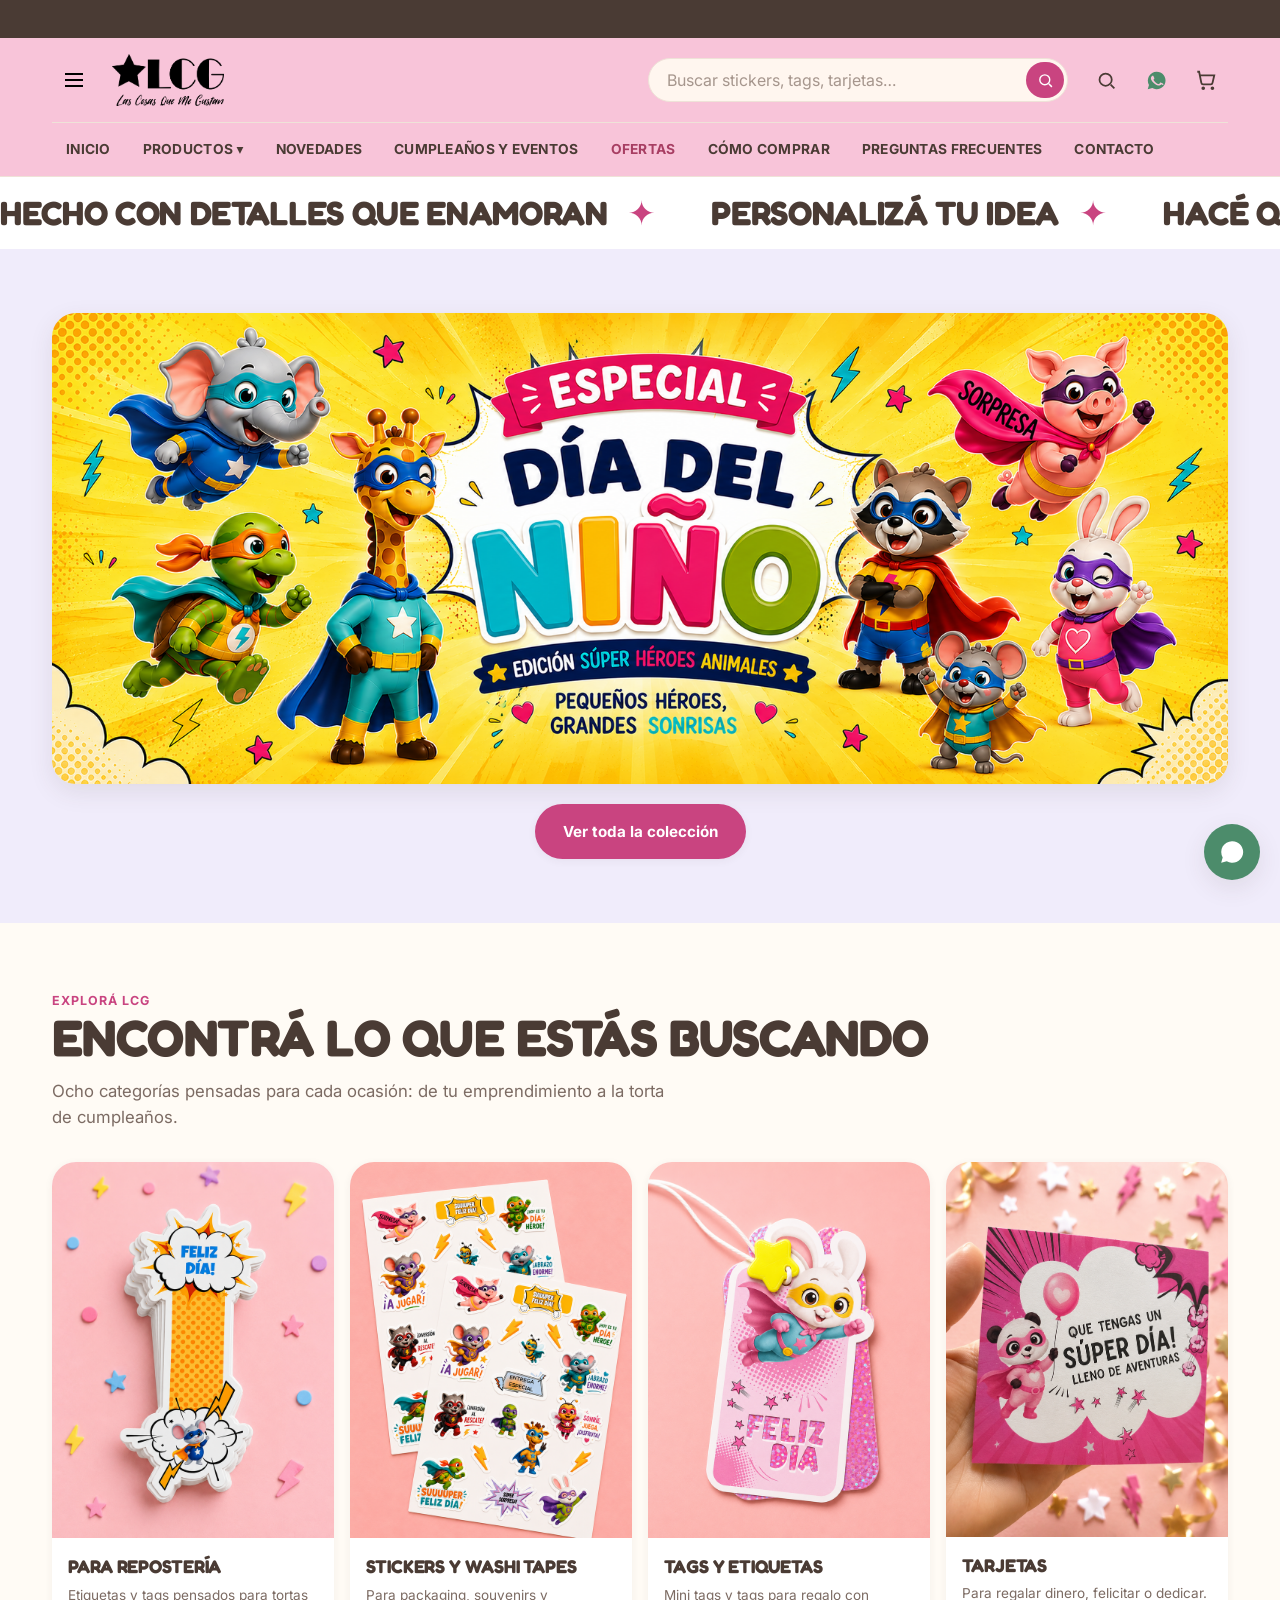
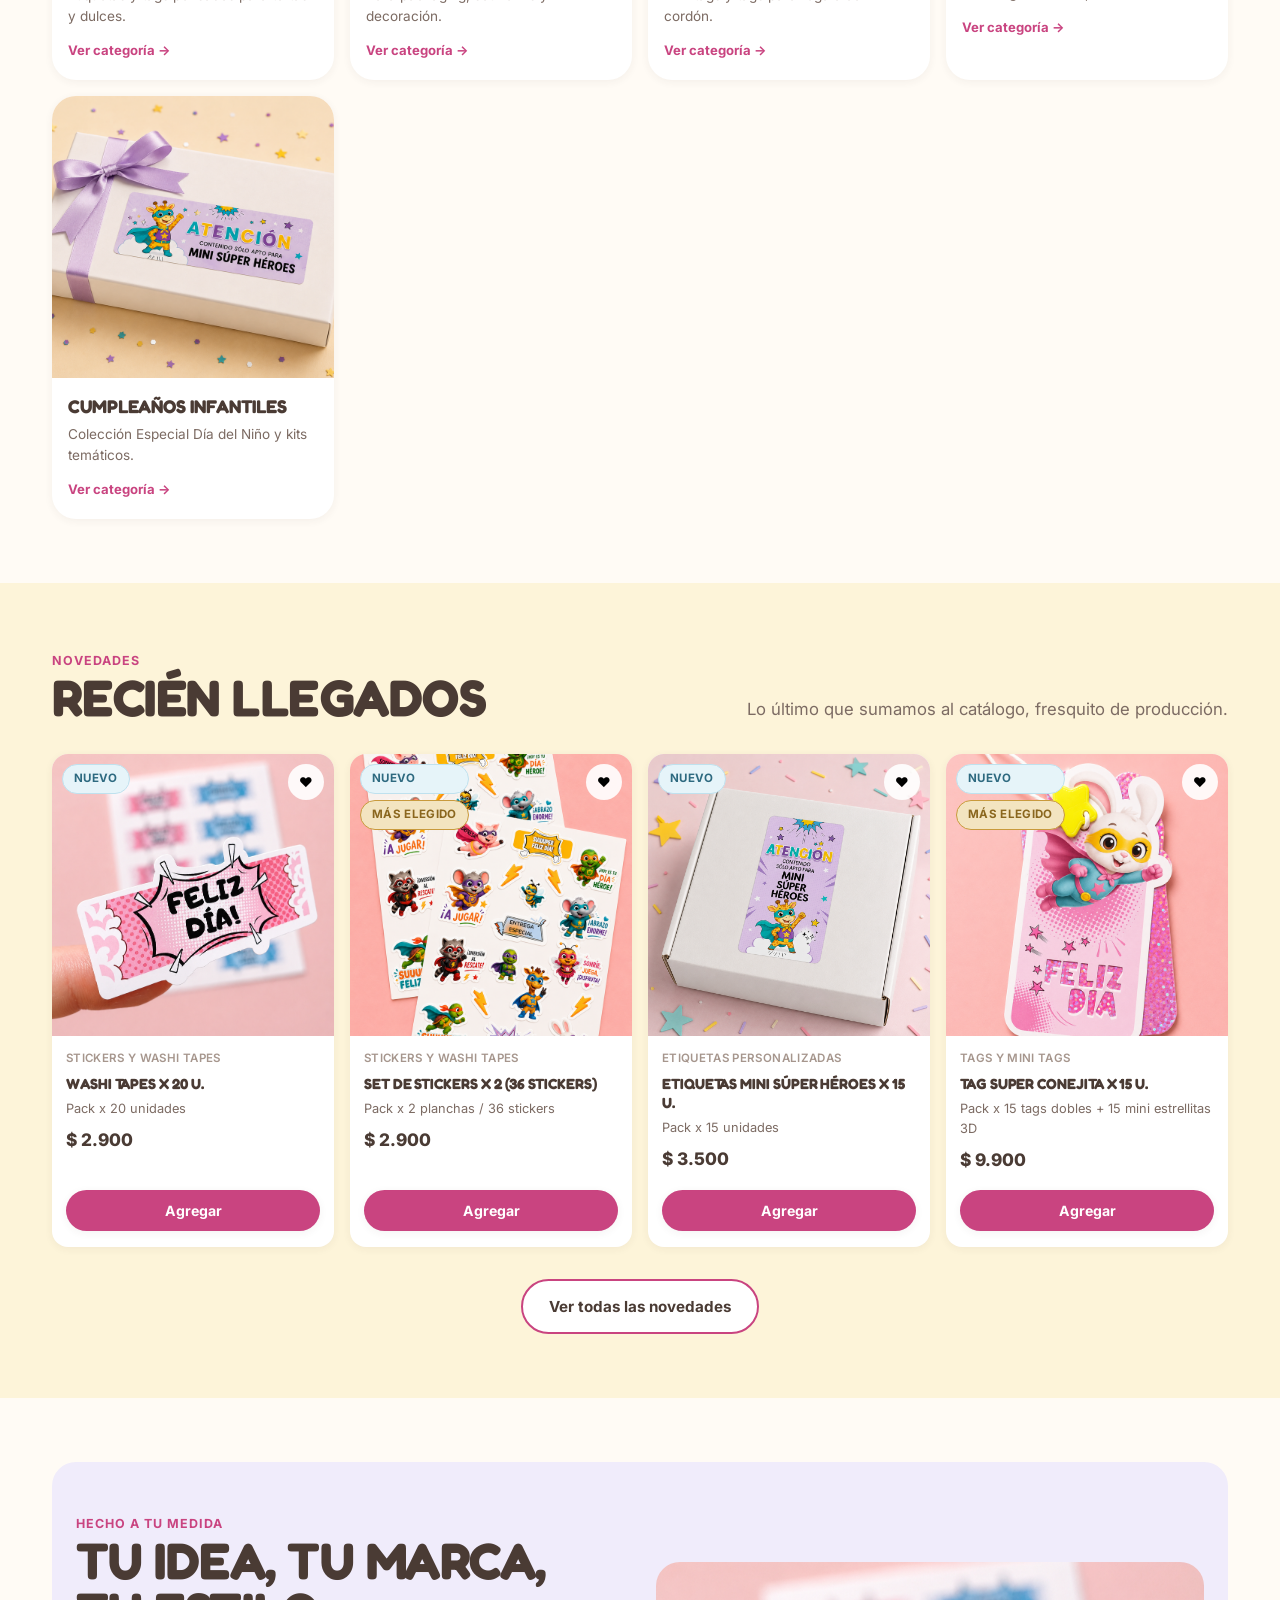
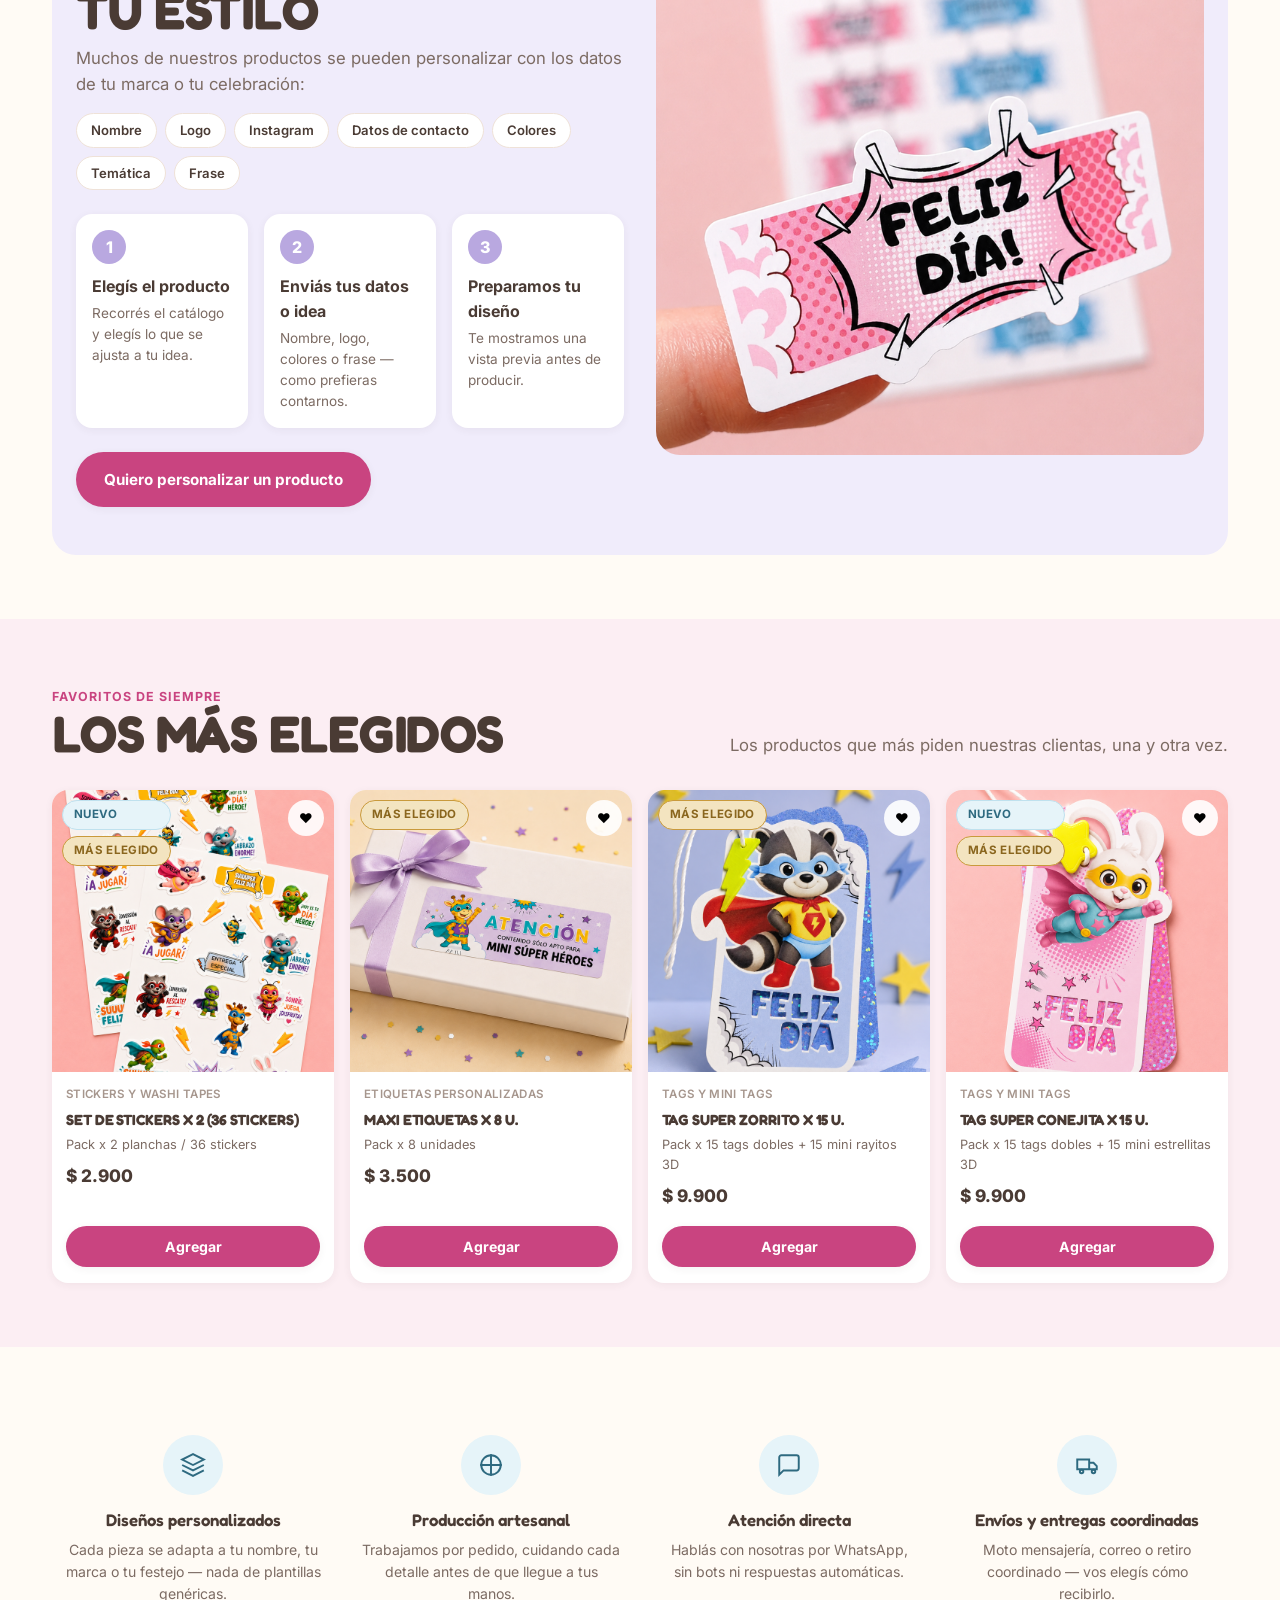
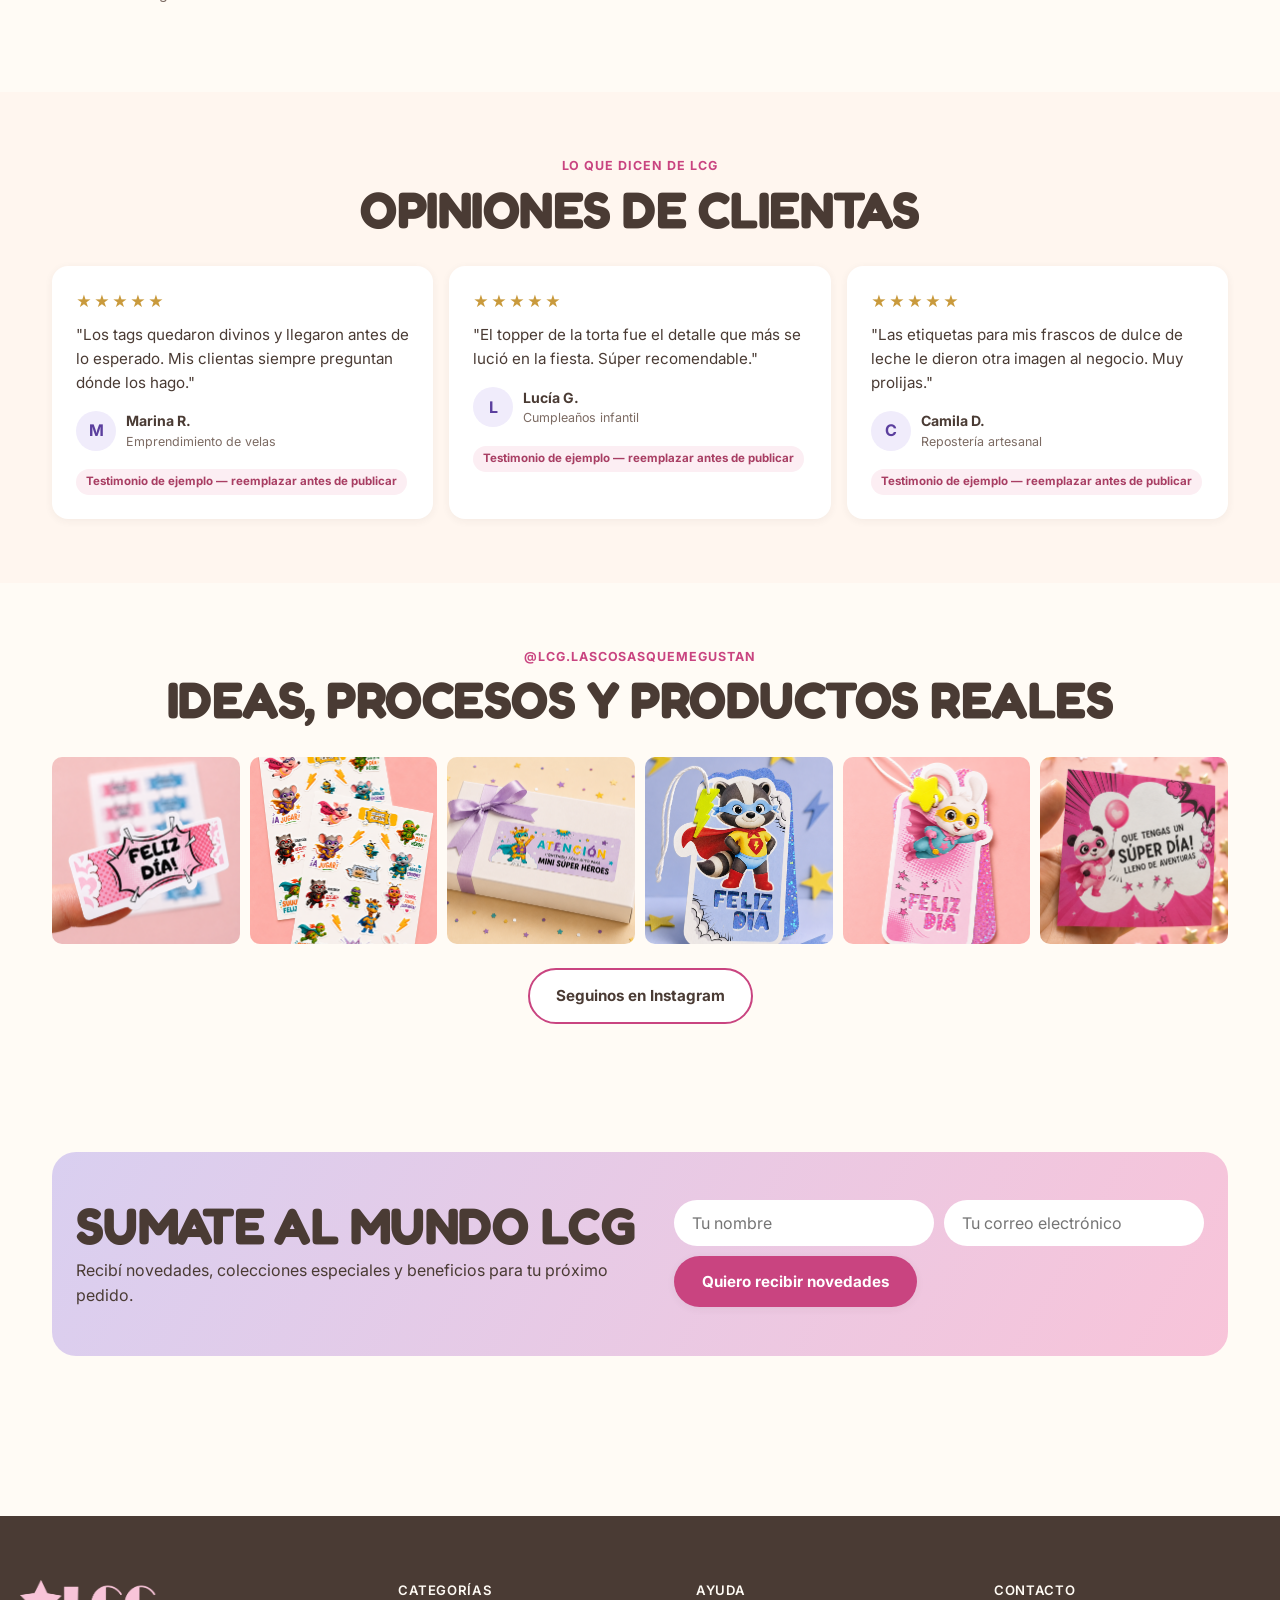
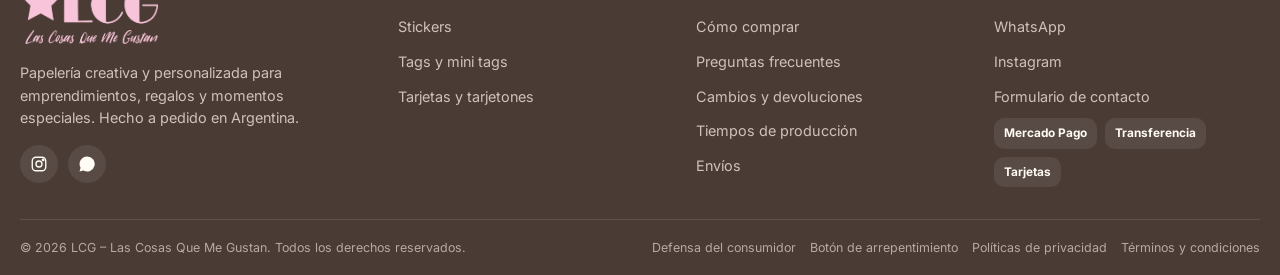
==== index.html @ faad45aa "Quitar la dirección de correo hola@lascosasquemegustan.com.ar del sitio Se quita el enlace mailto de" ====
<!DOCTYPE html>
<html lang="es-AR">
<head>
<meta charset="UTF-8">
<meta name="viewport" content="width=device-width, initial-scale=1.0">
<title>LCG – Las Cosas Que Me Gustan | Papelería creativa personalizada</title>
<meta name="description" content="Papelería creativa y personalizada para emprendimientos, cumpleaños y momentos especiales: stickers, tags, tarjetas, toppers y etiquetas hechos a pedido en Argentina.">
<link rel="canonical" href="https://www.lascosasquemegustan.com.ar/">
<meta property="og:type" content="website">
<meta property="og:title" content="LCG – Las Cosas Que Me Gustan | Papelería creativa personalizada">
<meta property="og:description" content="Pequeños detalles que hacen especial tu marca y cada celebración. Stickers, tags, tarjetas, toppers y papelería para emprendimientos.">
<meta property="og:url" content="https://www.lascosasquemegustan.com.ar/">
<meta property="og:locale" content="es_AR">
<meta name="robots" content="index, follow">
<link rel="icon" href="assets/favicon-32.png" sizes="32x32" type="image/png">
<link rel="icon" href="assets/favicon-512.png" sizes="512x512" type="image/png">
<link rel="apple-touch-icon" href="assets/apple-touch-icon.png">
<link rel="stylesheet" href="css/styles.css">
<script type="application/ld+json">
{
  "@context": "https://schema.org",
  "@type": "Organization",
  "name": "LCG – Las Cosas Que Me Gustan",
  "url": "https://www.lascosasquemegustan.com.ar/",
  "sameAs": ["https://www.instagram.com/lcg.lascosasquemegustan/"],
  "areaServed": "AR"
}
</script>
<script type="application/ld+json">
{
  "@context": "https://schema.org",
  "@type": "WebSite",
  "name": "LCG – Las Cosas Que Me Gustan",
  "url": "https://www.lascosasquemegustan.com.ar/",
  "potentialAction": {
    "@type": "SearchAction",
    "target": "https://www.lascosasquemegustan.com.ar/categoria.html?q={search_term_string}",
    "query-input": "required name=search_term_string"
  }
}
</script>
</head>
<body>
<a href="#main" class="skip-link">Saltar al contenido principal</a>

<!-- ================= BARRA SUPERIOR DE BENEFICIOS ================= -->
<div class="topbar" role="region" aria-label="Beneficios de LCG">
  <div class="topbar__track">
    <span class="topbar__item"><span class="topbar__dot">✦</span> Productos personalizados para cada ocasión</span>
    <span class="topbar__item"><span class="topbar__dot">✦</span> Envíos por moto mensajería y otros medios</span>
    <span class="topbar__item"><span class="topbar__dot">✦</span> Producción artesanal y por pedido</span>
    <span class="topbar__item" aria-hidden="true"><span class="topbar__dot">✦</span> Productos personalizados para cada ocasión</span>
    <span class="topbar__item" aria-hidden="true"><span class="topbar__dot">✦</span> Envíos por moto mensajería y otros medios</span>
    <span class="topbar__item" aria-hidden="true"><span class="topbar__dot">✦</span> Producción artesanal y por pedido</span>
  </div>
</div>

<!-- ================= ENCABEZADO ================= -->
<header class="site-header" data-site-header>
  <div class="container">
    <div class="header-main">
      <button class="header-main__menu-btn" data-mobile-menu-open aria-label="Abrir menú de navegación">
        <svg width="24" height="24" viewBox="0 0 24 24" fill="none" stroke="currentColor" stroke-width="2"><path d="M3 6h18M3 12h18M3 18h18"/></svg>
      </button>
      <a href="index.html" class="logo"><img src="assets/logo-lcg.png" alt="LCG – Las Cosas Que Me Gustan" height="52"></a>

      <form class="header-search" role="search" action="categoria.html" method="get">
        <label for="search-desktop" class="visually-hidden">Buscar productos</label>
        <input id="search-desktop" name="q" type="search" placeholder="Buscar stickers, tags, tarjetas…">
        <button type="submit" aria-label="Buscar"><svg width="17" height="17" viewBox="0 0 24 24" fill="none" stroke="currentColor" stroke-width="2"><circle cx="11" cy="11" r="7"/><path d="m21 21-4.3-4.3"/></svg></button>
      </form>

      <div class="header-actions">
        <button class="icon-btn" data-search-toggle aria-label="Buscar">
          <svg width="21" height="21" viewBox="0 0 24 24" fill="none" stroke="currentColor" stroke-width="2"><circle cx="11" cy="11" r="7"/><path d="m21 21-4.3-4.3"/></svg>
        </button>
        <a href="https://wa.me/5491156983539" class="icon-btn icon-btn--whatsapp" aria-label="Escribinos por WhatsApp" target="_blank" rel="noopener">
          <svg width="21" height="21" viewBox="0 0 24 24" fill="currentColor"><path d="M12 2a10 10 0 0 0-8.6 15L2 22l5.2-1.4A10 10 0 1 0 12 2zm5.6 14.3c-.3.7-1.5 1.4-2.1 1.4-.5.1-1.2.1-1.9-.1-.4-.1-1-.3-1.7-.6-3-1.3-4.9-4.3-5.1-4.5-.1-.2-1.2-1.6-1.2-3s.8-2.2 1-2.5c.3-.3.6-.4.8-.4h.6c.2 0 .4 0 .6.5s.8 2 .9 2.1c.1.2.1.4 0 .6-.2.4-.4.6-.6.9-.2.2-.4.4-.2.8.3.5 1.1 1.7 2.3 2.7 1.5 1.3 2.8 1.8 3.2 1.9.4.1.6.1.8-.1.2-.3.9-1 1.1-1.4.2-.4.5-.3.8-.2s2 1 2.3 1.1c.3.2.5.2.6.4.1.2.1 1-.2 1.6z"/></svg>
        </a>
        <button class="icon-btn" data-cart-open aria-label="Ver carrito de compras">
          <svg width="22" height="22" viewBox="0 0 24 24" fill="none" stroke="currentColor" stroke-width="2"><circle cx="9" cy="21" r="1"/><circle cx="19" cy="21" r="1"/><path d="M2.5 3h2l2.4 12.1a2 2 0 0 0 2 1.6h8.2a2 2 0 0 0 2-1.6L21 7H6"/></svg>
          <span class="icon-btn__count" data-cart-count>0</span>
        </button>
      </div>
    </div>

    <div class="header-search-mobile" data-search-mobile style="display:none;">
      <form role="search" action="categoria.html" method="get">
        <label for="search-mobile" class="visually-hidden">Buscar productos</label>
        <input id="search-mobile" name="q" type="search" placeholder="Buscar stickers, tags, tarjetas…">
      </form>
    </div>

    <nav class="main-nav" aria-label="Navegación principal">
      <ul class="main-nav__list">
        <li><a class="main-nav__link" href="index.html">Inicio</a></li>
        <li class="main-nav__item has-dropdown">
          <a class="main-nav__link" href="categoria.html" aria-haspopup="true">Productos ▾</a>
          <div class="main-nav__dropdown">
            <a href="categoria.html?cat=stickers">Stickers</a>
            <a href="categoria.html?cat=tags">Tags y mini tags</a>
            <a href="categoria.html?cat=tarjetas">Tarjetas y tarjetones</a>
            <a href="categoria.html?cat=etiquetas">Etiquetas personalizadas</a>
            <a href="categoria.html?cat=papeleria-reposteria">Papelería para repostería</a>
            <a href="categoria.html">Ver todos los productos</a>
          </div>
        </li>
        <li><a class="main-nav__link" href="categoria.html?filter=nuevo">Novedades</a></li>
        <li><a class="main-nav__link" href="categoria.html?cat=cumpleanos">Cumpleaños y eventos</a></li>
        <li><a class="main-nav__link main-nav__link--sale" href="categoria.html?filter=ofertas">Ofertas</a></li>
        <li><a class="main-nav__link" href="como-comprar.html">Cómo comprar</a></li>
        <li><a class="main-nav__link" href="preguntas-frecuentes.html">Preguntas frecuentes</a></li>
        <li><a class="main-nav__link" href="contacto.html">Contacto</a></li>
      </ul>
    </nav>
  </div>
</header>

<!-- ================= MENÚ MÓVIL ================= -->
<div class="mobile-menu" data-mobile-menu>
  <div class="mobile-menu__backdrop" data-mobile-menu-backdrop></div>
  <div class="mobile-menu__panel" role="dialog" aria-modal="true" aria-label="Menú de navegación">
    <div class="mobile-menu__head">
      <a href="index.html" class="logo"><img src="assets/logo-lcg.png" alt="LCG – Las Cosas Que Me Gustan" height="52"></a>
      <button class="mobile-menu__close" data-mobile-menu-close aria-label="Cerrar menú">
        <svg width="18" height="18" viewBox="0 0 24 24" fill="none" stroke="currentColor" stroke-width="2"><path d="M18 6 6 18M6 6l12 12"/></svg>
      </button>
    </div>
    <ul class="mobile-menu__list">
      <li><a href="index.html">Inicio</a></li>
      <li><a href="categoria.html">Ver todos los productos</a></li>
      <li><a href="categoria.html?filter=nuevo">Novedades</a></li>
      <li><a href="categoria.html?cat=stickers">Stickers</a></li>
      <li><a href="categoria.html?cat=tags">Tags y mini tags</a></li>
      <li><a href="categoria.html?cat=tarjetas">Tarjetas y tarjetones</a></li>
      <li><a href="categoria.html?cat=etiquetas">Etiquetas personalizadas</a></li>
      <li><a href="categoria.html?cat=papeleria-reposteria">Papelería para repostería</a></li>
      <li><a href="categoria.html?cat=cumpleanos">Cumpleaños y eventos</a></li>
      <li><a href="categoria.html?filter=ofertas">Ofertas</a></li>
      <li><a href="como-comprar.html">Cómo comprar</a></li>
      <li><a href="preguntas-frecuentes.html">Preguntas frecuentes</a></li>
      <li><a href="contacto.html">Contacto</a></li>
    </ul>
    <div class="mobile-menu__foot">
      <a href="https://wa.me/5491156983539" class="btn btn-whatsapp btn-block" target="_blank" rel="noopener">Escribinos por WhatsApp</a>
    </div>
  </div>
</div>

<main id="main">
  <h1 class="visually-hidden">LCG – Las Cosas Que Me Gustan: papelería creativa personalizada en Argentina</h1>

  <!-- ================= FRANJA ANIMADA DE IDENTIDAD ================= -->
  <div class="marquee" role="region" aria-label="Frases de la marca LCG">
    <div class="marquee__track">
      <span class="marquee__item">HECHO CON DETALLES QUE ENAMORAN <span class="marquee__dot">✦</span></span>
      <span class="marquee__item">PERSONALIZÁ TU IDEA <span class="marquee__dot">✦</span></span>
      <span class="marquee__item">HACÉ QUE TU MARCA SE RECUERDE <span class="marquee__dot">✦</span></span>
      <span class="marquee__item">PAPELERÍA CREATIVA PARA MOMENTOS ESPECIALES <span class="marquee__dot">✦</span></span>
      <span class="marquee__item" aria-hidden="true">HECHO CON DETALLES QUE ENAMORAN <span class="marquee__dot">✦</span></span>
      <span class="marquee__item" aria-hidden="true">PERSONALIZÁ TU IDEA <span class="marquee__dot">✦</span></span>
      <span class="marquee__item" aria-hidden="true">HACÉ QUE TU MARCA SE RECUERDE <span class="marquee__dot">✦</span></span>
      <span class="marquee__item" aria-hidden="true">PAPELERÍA CREATIVA PARA MOMENTOS ESPECIALES <span class="marquee__dot">✦</span></span>
    </div>
  </div>

  <!-- ================= DESTACADOS (banner editorial) ================= -->
  <section class="section band-lavender">
    <div class="container">
      <a href="categoria.html?cat=cumpleanos" class="dia-nino-banner">
        <img src="assets/banner-dia-nino.png" alt="Especial Día del Niño — edición súper héroes animales. Pequeños héroes, grandes sonrisas." loading="lazy">
      </a>
      <div class="text-center" style="margin-top:20px;">
        <a href="categoria.html?cat=cumpleanos" class="btn btn-primary">Ver toda la colección</a>
      </div>
    </div>
  </section>

  <!-- ================= CATEGORÍAS VISUALES ================= -->
  <section class="section">
    <div class="container">
      <div class="section-head display">
        <div>
          <span class="eyebrow">Explorá LCG</span>
          <h2 class="section-title">Encontrá lo que estás buscando</h2>
        </div>
        <p class="section-sub">Ocho categorías pensadas para cada ocasión: de tu emprendimiento a la torta de cumpleaños.</p>
      </div>
      <div class="cat-grid" data-category-grid></div>
    </div>
  </section>

  <!-- ================= RECIÉN LLEGADOS ================= -->
  <section class="section band-yellow">
    <div class="container">
      <div class="section-head display">
        <div>
          <span class="eyebrow">Novedades</span>
          <h2 class="section-title">Recién llegados</h2>
        </div>
        <p class="section-sub">Lo último que sumamos al catálogo, fresquito de producción.</p>
      </div>
      <div class="product-grid" data-newest-grid></div>
      <div class="text-center" style="margin-top:32px;"><a href="categoria.html?filter=nuevo" class="btn btn-secondary">Ver todas las novedades</a></div>
    </div>
  </section>

  <!-- ================= PERSONALIZACIÓN ================= -->
  <section class="section">
    <div class="container">
      <div class="custom-block">
        <div class="custom-block__grid">
          <div>
            <span class="eyebrow">Hecho a tu medida</span>
            <h2 class="section-title">Tu idea, tu marca, tu estilo</h2>
            <p class="section-sub" style="margin-top:10px;">Muchos de nuestros productos se pueden personalizar con los datos de tu marca o tu celebración:</p>
            <div class="custom-tags">
              <span>Nombre</span><span>Logo</span><span>Instagram</span><span>Datos de contacto</span><span>Colores</span><span>Temática</span><span>Frase</span>
            </div>
            <div class="custom-steps">
              <div class="custom-step"><div class="custom-step__num">1</div><strong>Elegís el producto</strong><p style="font-size:.85rem;color:var(--text-soft);margin-top:4px;">Recorrés el catálogo y elegís lo que se ajusta a tu idea.</p></div>
              <div class="custom-step"><div class="custom-step__num">2</div><strong>Enviás tus datos o idea</strong><p style="font-size:.85rem;color:var(--text-soft);margin-top:4px;">Nombre, logo, colores o frase — como prefieras contarnos.</p></div>
              <div class="custom-step"><div class="custom-step__num">3</div><strong>Preparamos tu diseño</strong><p style="font-size:.85rem;color:var(--text-soft);margin-top:4px;">Te mostramos una vista previa antes de producir.</p></div>
            </div>
            <a href="https://wa.me/5491156983539?text=Hola!%20Quiero%20personalizar%20un%20producto" class="btn btn-primary" target="_blank" rel="noopener">Quiero personalizar un producto</a>
          </div>
          <div class="custom-visual">
            <img src="assets/productos/washi-tapes-1.png" alt="Washi tape personalizado LCG sostenido en la mano" style="width:100%;height:100%;object-fit:cover;">
          </div>
        </div>
      </div>
    </div>
  </section>

  <!-- ================= LOS MÁS ELEGIDOS ================= -->
  <section class="section band-pink">
    <div class="container">
      <div class="section-head display">
        <div>
          <span class="eyebrow">Favoritos de siempre</span>
          <h2 class="section-title">Los más elegidos</h2>
        </div>
        <p class="section-sub">Los productos que más piden nuestras clientas, una y otra vez.</p>
      </div>
      <div class="product-grid" data-mostpicked-grid></div>
    </div>
  </section>

  <!-- ================= BENEFICIOS ================= -->
  <section class="section">
    <div class="container">
      <div class="benefits-grid">
        <div class="benefit-card">
          <div class="benefit-icon"><svg width="26" height="26" viewBox="0 0 24 24" fill="none" stroke="currentColor" stroke-width="1.8"><path d="M12 2 2 7l10 5 10-5-10-5zM2 17l10 5 10-5M2 12l10 5 10-5"/></svg></div>
          <h3 class="benefit-title">Diseños personalizados</h3>
          <p class="benefit-text">Cada pieza se adapta a tu nombre, tu marca o tu festejo — nada de plantillas genéricas.</p>
        </div>
        <div class="benefit-card">
          <div class="benefit-icon"><svg width="26" height="26" viewBox="0 0 24 24" fill="none" stroke="currentColor" stroke-width="1.8"><path d="M12 2v20M2 12h20"/><circle cx="12" cy="12" r="9"/></svg></div>
          <h3 class="benefit-title">Producción artesanal</h3>
          <p class="benefit-text">Trabajamos por pedido, cuidando cada detalle antes de que llegue a tus manos.</p>
        </div>
        <div class="benefit-card">
          <div class="benefit-icon"><svg width="26" height="26" viewBox="0 0 24 24" fill="none" stroke="currentColor" stroke-width="1.8"><path d="M21 15a2 2 0 0 1-2 2H7l-4 4V5a2 2 0 0 1 2-2h14a2 2 0 0 1 2 2z"/></svg></div>
          <h3 class="benefit-title">Atención directa</h3>
          <p class="benefit-text">Hablás con nosotras por WhatsApp, sin bots ni respuestas automáticas.</p>
        </div>
        <div class="benefit-card">
          <div class="benefit-icon"><svg width="26" height="26" viewBox="0 0 24 24" fill="none" stroke="currentColor" stroke-width="1.8"><path d="M3 7h11v9H3zM14 10h4l3 3v3h-7z"/><circle cx="7" cy="18" r="1.6"/><circle cx="18" cy="18" r="1.6"/></svg></div>
          <h3 class="benefit-title">Envíos y entregas coordinadas</h3>
          <p class="benefit-text">Moto mensajería, correo o retiro coordinado — vos elegís cómo recibirlo.</p>
        </div>
      </div>
    </div>
  </section>

  <!-- ================= TESTIMONIOS ================= -->
  <section class="section bg-alt">
    <div class="container">
      <div class="section-head center">
        <span class="eyebrow">Lo que dicen de LCG</span>
        <h2 class="section-title">Opiniones de clientas</h2>
      </div>
      <div class="testi-grid">
        <div class="testi-card">
          <div class="testi-stars" aria-label="5 de 5 estrellas">★★★★★</div>
          <p class="testi-quote">"Los tags quedaron divinos y llegaron antes de lo esperado. Mis clientas siempre preguntan dónde los hago."</p>
          <div class="testi-who">
            <div class="testi-avatar">M</div>
            <div><p class="testi-name">Marina R.</p><p class="testi-role">Emprendimiento de velas</p></div>
          </div>
          <span class="placeholder-note">Testimonio de ejemplo — reemplazar antes de publicar</span>
        </div>
        <div class="testi-card">
          <div class="testi-stars" aria-label="5 de 5 estrellas">★★★★★</div>
          <p class="testi-quote">"El topper de la torta fue el detalle que más se lució en la fiesta. Súper recomendable."</p>
          <div class="testi-who">
            <div class="testi-avatar">L</div>
            <div><p class="testi-name">Lucía G.</p><p class="testi-role">Cumpleaños infantil</p></div>
          </div>
          <span class="placeholder-note">Testimonio de ejemplo — reemplazar antes de publicar</span>
        </div>
        <div class="testi-card">
          <div class="testi-stars" aria-label="5 de 5 estrellas">★★★★★</div>
          <p class="testi-quote">"Las etiquetas para mis frascos de dulce de leche le dieron otra imagen al negocio. Muy prolijas."</p>
          <div class="testi-who">
            <div class="testi-avatar">C</div>
            <div><p class="testi-name">Camila D.</p><p class="testi-role">Repostería artesanal</p></div>
          </div>
          <span class="placeholder-note">Testimonio de ejemplo — reemplazar antes de publicar</span>
        </div>
      </div>
    </div>
  </section>

  <!-- ================= GALERÍA DE INSTAGRAM ================= -->
  <section class="section">
    <div class="container">
      <div class="section-head center">
        <span class="eyebrow">@lcg.lascosasquemegustan</span>
        <h2 class="section-title">Ideas, procesos y productos reales</h2>
      </div>
      <div class="insta-grid" aria-label="Publicaciones recientes de Instagram">
        <a class="insta-tile" href="https://www.instagram.com/lcg.lascosasquemegustan/" target="_blank" rel="noopener"><img src="assets/productos/washi-tapes-1.png" alt="Washi Tapes LCG" loading="lazy"></a>
        <a class="insta-tile" href="https://www.instagram.com/lcg.lascosasquemegustan/" target="_blank" rel="noopener"><img src="assets/productos/stickers-superheroes-1.png" alt="Set de Stickers LCG" loading="lazy"></a>
        <a class="insta-tile" href="https://www.instagram.com/lcg.lascosasquemegustan/" target="_blank" rel="noopener"><img src="assets/productos/maxi-etiquetas-1.png" alt="Maxi Etiquetas LCG" loading="lazy"></a>
        <a class="insta-tile" href="https://www.instagram.com/lcg.lascosasquemegustan/" target="_blank" rel="noopener"><img src="assets/productos/tag-zorrito-1.png" alt="Tag Super Zorrito LCG" loading="lazy"></a>
        <a class="insta-tile" href="https://www.instagram.com/lcg.lascosasquemegustan/" target="_blank" rel="noopener"><img src="assets/productos/tag-conejita-1.png" alt="Tag Super Conejita LCG" loading="lazy"></a>
        <a class="insta-tile" href="https://www.instagram.com/lcg.lascosasquemegustan/" target="_blank" rel="noopener"><img src="assets/productos/tarjeton-pandita-1.png" alt="Tarjetón Súper Pandita LCG" loading="lazy"></a>
      </div>
      <div class="text-center" style="margin-top:24px;"><a href="https://www.instagram.com/lcg.lascosasquemegustan/" class="btn btn-secondary" target="_blank" rel="noopener">Seguinos en Instagram</a></div>
    </div>
  </section>

  <!-- ================= NEWSLETTER ================= -->
  <section class="section">
    <div class="container">
      <div class="newsletter">
        <div class="newsletter__grid">
          <div>
            <h2 class="section-title">Sumate al mundo LCG</h2>
            <p style="margin-top:8px;">Recibí novedades, colecciones especiales y beneficios para tu próximo pedido.</p>
          </div>
          <form>
            <label for="nl-name" class="visually-hidden">Nombre</label>
            <input id="nl-name" type="text" placeholder="Tu nombre" required>
            <label for="nl-email" class="visually-hidden">Correo electrónico</label>
            <input id="nl-email" type="email" placeholder="Tu correo electrónico" required>
            <button type="submit" class="btn btn-primary">Quiero recibir novedades</button>
          </form>
        </div>
      </div>
    </div>
  </section>

</main>

<!-- ================= FOOTER ================= -->
<footer class="site-footer">
  <div class="container footer-top">
    <div class="footer-brand">
      <a href="index.html" class="logo-chip"><img src="assets/logo-lcg-pink.png" alt="LCG – Las Cosas Que Me Gustan"></a>
      <p>Papelería creativa y personalizada para emprendimientos, regalos y momentos especiales. Hecho a pedido en Argentina.</p>
      <div class="footer-social">
        <a href="https://www.instagram.com/lcg.lascosasquemegustan/" target="_blank" rel="noopener" aria-label="Instagram de LCG">
          <svg width="18" height="18" viewBox="0 0 24 24" fill="none" stroke="currentColor" stroke-width="1.8"><rect x="3" y="3" width="18" height="18" rx="5"/><circle cx="12" cy="12" r="4"/><circle cx="17.5" cy="6.5" r="1"/></svg>
        </a>
        <a href="https://wa.me/5491156983539" target="_blank" rel="noopener" aria-label="WhatsApp de LCG">
          <svg width="18" height="18" viewBox="0 0 24 24" fill="currentColor"><path d="M12 2a10 10 0 0 0-8.6 15L2 22l5.2-1.4A10 10 0 1 0 12 2z"/></svg>
        </a>
      </div>
    </div>
    <nav class="footer-col" aria-label="Categorías">
      <h4>Categorías</h4>
      <ul>
        <li><a href="categoria.html?cat=stickers">Stickers</a></li>
        <li><a href="categoria.html?cat=tags">Tags y mini tags</a></li>
        <li><a href="categoria.html?cat=tarjetas">Tarjetas y tarjetones</a></li>
      </ul>
    </nav>
    <nav class="footer-col" aria-label="Ayuda">
      <h4>Ayuda</h4>
      <ul>
        <li><a href="como-comprar.html">Cómo comprar</a></li>
        <li><a href="preguntas-frecuentes.html">Preguntas frecuentes</a></li>
        <li><a href="como-comprar.html#cambios">Cambios y devoluciones</a></li>
        <li><a href="como-comprar.html#produccion">Tiempos de producción</a></li>
        <li><a href="como-comprar.html#envios">Envíos</a></li>
      </ul>
    </nav>
    <div class="footer-col">
      <h4>Contacto</h4>
      <ul>
        <li><a href="https://wa.me/5491156983539" target="_blank" rel="noopener">WhatsApp</a></li>
        <li><a href="https://www.instagram.com/lcg.lascosasquemegustan/" target="_blank" rel="noopener">Instagram</a></li>
        <li><a href="contacto.html">Formulario de contacto</a></li>
      </ul>
      <div class="footer-payments">
        <span class="pay-chip">Mercado Pago</span>
        <span class="pay-chip">Transferencia</span>
        <span class="pay-chip">Tarjetas</span>
      </div>
    </div>
  </div>
  <div class="container footer-bottom">
    <span>© 2026 LCG – Las Cosas Que Me Gustan. Todos los derechos reservados.</span>
    <div class="footer-legal">
      <a href="#">Defensa del consumidor</a>
      <a href="#">Botón de arrepentimiento</a>
      <a href="#">Políticas de privacidad</a>
      <a href="#">Términos y condiciones</a>
    </div>
  </div>
</footer>

<!-- ================= WHATSAPP FLOTANTE ================= -->
<button class="wa-float" data-wa-float aria-label="Abrir opciones de WhatsApp" aria-haspopup="true">
  <svg width="26" height="26" viewBox="0 0 24 24" fill="currentColor"><path d="M12 2a10 10 0 0 0-8.6 15L2 22l5.2-1.4A10 10 0 1 0 12 2z"/></svg>
</button>
<div class="wa-menu" data-wa-menu role="menu" aria-label="Opciones de mensaje por WhatsApp">
  <h4>¿En qué te ayudamos?</h4>
  <a data-wa-msg="consulta" target="_blank" rel="noopener">Quiero consultar por este producto</a>
  <a data-wa-msg="personalizar" target="_blank" rel="noopener">Quiero personalizar este diseño</a>
  <a data-wa-msg="pedido" target="_blank" rel="noopener">Necesito ayuda con mi pedido</a>
  <a data-wa-msg="cotizar" target="_blank" rel="noopener">Quiero cotizar una cantidad diferente</a>
</div>

<!-- ================= CARRITO LATERAL ================= -->
<div class="cart-drawer" data-cart-drawer>
  <div class="cart-drawer__backdrop" data-cart-backdrop></div>
  <div class="cart-drawer__panel" role="dialog" aria-modal="true" aria-label="Carrito de compras">
    <div class="cart-drawer__head">
      <h2 style="font-size:1.1rem;">Tu carrito</h2>
      <button class="cart-drawer__close" data-cart-close aria-label="Cerrar carrito">
        <svg width="16" height="16" viewBox="0 0 24 24" fill="none" stroke="currentColor" stroke-width="2"><path d="M18 6 6 18M6 6l12 12"/></svg>
      </button>
    </div>
    <div class="cart-drawer__items" data-cart-items></div>
    <div class="cart-empty" data-cart-empty>
      <p>Tu carrito está vacío por ahora.</p>
      <a href="categoria.html" class="btn btn-secondary" style="margin-top:14px;">Ver productos</a>
    </div>
    <div class="cart-drawer__foot" data-cart-foot style="display:none;">
      <div class="cart-coupon">
        <label for="coupon" class="visually-hidden">Cupón de descuento</label>
        <input id="coupon" type="text" placeholder="Cupón de descuento">
        <button class="btn btn-ghost btn-sm" type="button">Aplicar</button>
      </div>
      <div class="cart-summary-row"><span>Subtotal</span><span data-cart-subtotal>$0</span></div>
      <div class="cart-summary-row"><span>Envío estimado</span><span data-cart-shipping>—</span></div>
      <div class="cart-summary-row total"><span>Total</span><span data-cart-total>$0</span></div>
      <a href="checkout.html" class="btn btn-primary btn-block">Finalizar compra</a>
    </div>
  </div>
</div>

<!-- ================= POPUP NEWSLETTER (retraso / intención de salida) ================= -->
<div class="newsletter-popup" data-newsletter-popup>
  <div class="newsletter-popup__backdrop" data-newsletter-backdrop></div>
  <div class="newsletter-popup__card" role="dialog" aria-modal="true" aria-label="Sumate al mundo LCG">
    <button class="newsletter-popup__close" data-newsletter-close aria-label="Cerrar">
      <svg width="14" height="14" viewBox="0 0 24 24" fill="none" stroke="currentColor" stroke-width="2"><path d="M18 6 6 18M6 6l12 12"/></svg>
    </button>
    <h3 class="section-title" style="font-size:1.4rem;">Antes de irte…</h3>
    <p style="color:var(--text-soft); margin:10px 0 16px;">Sumate al mundo LCG y recibí novedades y beneficios para tu próximo pedido.</p>
    <form>
      <label for="popup-email" class="visually-hidden">Correo electrónico</label>
      <input id="popup-email" type="email" placeholder="Tu correo electrónico" required style="width:100%; border:1.5px solid var(--border); border-radius:999px; padding:12px 16px; margin-bottom:10px;">
      <button type="submit" class="btn btn-primary btn-block">Quiero recibir novedades</button>
    </form>
  </div>
</div>

<script src="js/products-data.js"></script>
<script src="js/render.js"></script>
<script>
  lcgRenderCategoryGrid('[data-category-grid]', lcgCategoriesWithProducts());
  lcgRenderProductGrid('[data-newest-grid]', LCG_PRODUCTS.filter(p => p.badges.includes('new')).concat(LCG_PRODUCTS.slice(0,4)).slice(0,4));
  lcgRenderProductGrid('[data-mostpicked-grid]', LCG_PRODUCTS.filter(p => p.badges.includes('most_picked')));
</script>
<script src="js/cart.js"></script>
<script src="js/main.js"></script>
</body>
</html>
---- css/styles.css ----
/* ==========================================================================
   LCG — Las Cosas Que Me Gustan
   Sistema de diseño — styles.css
   Papelería creativa personalizada · Argentina
   ========================================================================== */

/* ---- Fuentes ---- */
@import url('https://fonts.googleapis.com/css2?family=Fredoka:wght@400;500;600;700&family=Inter:wght@400;500;600;700;800&display=swap');

/* ---- Variables del sistema de diseño ---- */
:root{
  /* Color — fondo */
  --bg: #FFFBF5;
  --bg-alt: #FFF6EF;
  --white: #FFFFFF;

  /* Color — marca (institucional: #F8C4D9) */
  --pink: #F8C4D9;
  --pink-strong: #C94480;
  --pink-soft: #FCEEF3;
  --lavender: #D9CFF0;
  --lavender-strong: #B9A8E0;
  --lavender-soft: #F0ECFB;
  --gold: #C99A3C;
  --gold-soft: #F3E4C0;
  --sky: #BFE1EE;
  --sky-soft: #E6F4F9;
  --yellow: #FBE6A2;
  --yellow-soft: #FDF4D9;

  /* Color — texto */
  --text: #4A3B34;
  --text-soft: #7C6B63;
  --text-faint: #A6968D;
  --border: #EFE2D8;

  /* Estado */
  --success: #6E9E75;
  --error: #C15B4A;

  /* Tipografía */
  --font-display: 'Fredoka', ui-rounded, system-ui, sans-serif;
  --font-body: 'Inter', system-ui, -apple-system, sans-serif;

  /* Radios */
  --r-sm: 10px;
  --r-md: 16px;
  --r-lg: 24px;
  --r-full: 999px;

  /* Sombras */
  --shadow-sm: 0 2px 8px rgba(74, 59, 52, 0.06);
  --shadow-md: 0 8px 24px rgba(74, 59, 52, 0.10);
  --shadow-lg: 0 16px 40px rgba(74, 59, 52, 0.14);

  /* Espaciado */
  --space-1: 4px;
  --space-2: 8px;
  --space-3: 12px;
  --space-4: 16px;
  --space-5: 24px;
  --space-6: 32px;
  --space-7: 48px;
  --space-8: 64px;
  --space-9: 96px;

  /* Layout */
  --container: 1240px;
  --header-h: 116px;
  --header-h-scrolled: 76px;
}

/* ---- Reset básico ---- */
*, *::before, *::after{ box-sizing: border-box; }
html{ scroll-behavior: smooth; }
@media (prefers-reduced-motion: reduce){
  html{ scroll-behavior: auto; }
  *, *::before, *::after{ animation-duration: 0.01ms !important; animation-iteration-count: 1 !important; transition-duration: 0.01ms !important; scroll-behavior: auto !important; }
}
html{
  overflow-x: hidden;
  width: 100%;
}
body{
  margin: 0;
  width: 100%;
  background: var(--bg);
  color: var(--text);
  font-family: var(--font-body);
  font-size: 16px;
  line-height: 1.55;
  -webkit-font-smoothing: antialiased;
  overflow-x: hidden;
}
img{ max-width: 100%; display: block; }
a{ color: inherit; text-decoration: none; }
button{ font-family: inherit; cursor: pointer; }
input, select, textarea{ font-family: inherit; font-size: 1rem; }
ul{ margin: 0; padding: 0; list-style: none; }
h1,h2,h3,h4{ font-family: var(--font-display); font-weight: 600; margin: 0; color: var(--text); }
p{ margin: 0; }

/* Foco visible — accesibilidad */
a:focus-visible, button:focus-visible, input:focus-visible, select:focus-visible, textarea:focus-visible, [tabindex]:focus-visible{
  outline: 3px solid var(--lavender-strong);
  outline-offset: 2px;
  border-radius: var(--r-sm);
}

.skip-link{
  position: absolute; left: -999px; top: 0; z-index: 999;
  background: var(--text); color: var(--white); padding: 12px 20px; border-radius: var(--r-sm);
}
.skip-link:focus{ left: 12px; top: 12px; }

.container{ max-width: var(--container); margin: 0 auto; padding: 0 20px; }
@media (min-width: 768px){ .container{ padding: 0 32px; } }

.visually-hidden{
  position: absolute; width: 1px; height: 1px; padding: 0; margin: -1px;
  overflow: hidden; clip: rect(0,0,0,0); white-space: nowrap; border: 0;
}

/* ---- Tipografía utilitaria ---- */
.eyebrow{
  font-family: var(--font-body); font-weight: 700; font-size: 0.78rem; letter-spacing: 0.08em;
  text-transform: uppercase; color: var(--pink-strong);
}
.section-title{ font-size: clamp(1.9rem, 4.4vw, 3.2rem); line-height: .98; letter-spacing: -0.01em; text-transform: uppercase; font-weight: 700; }
.section-sub{ color: var(--text-soft); font-size: 1.05rem; max-width: 620px; }
.section-head{ display: flex; flex-direction: column; gap: var(--space-2); margin-bottom: var(--space-6); }
.section-head.center{ align-items: center; text-align: center; margin-left: auto; margin-right: auto; }

/* Cabecera "editorial" grande, alineada a la izquierda — inspirada en la
   dinámica de secciones a todo color de referencias de e-commerce del rubro. */
.section-head.display{ flex-direction: row; align-items: flex-end; justify-content: space-between; gap: var(--space-4); flex-wrap: wrap; }
.section-head.display .section-title{ margin-bottom: 0; }

/* ---- Botones ---- */
.btn{
  display: inline-flex; align-items: center; justify-content: center; gap: 8px;
  font-family: var(--font-body); font-weight: 700; font-size: 0.95rem;
  padding: 14px 26px; border-radius: var(--r-full); border: 2px solid transparent;
  transition: transform .15s ease, box-shadow .15s ease, background-color .15s ease, color .15s ease;
  min-height: 48px; white-space: nowrap;
}
.btn:active{ transform: translateY(1px); }
.btn-primary{ background: var(--pink-strong); color: var(--white); box-shadow: var(--shadow-sm); }
.btn-primary:hover{ background: #B23A70; box-shadow: var(--shadow-md); }
.btn-secondary{ background: var(--white); color: var(--text); border-color: var(--pink-strong); }
.btn-secondary:hover{ background: var(--pink-soft); }
.btn-ghost{ background: transparent; color: var(--text); border-color: var(--border); }
.btn-ghost:hover{ background: var(--bg-alt); }
.btn-whatsapp{ background: #4C8C6B; color: var(--white); }
.btn-whatsapp:hover{ background: #416F58; }
.btn-block{ width: 100%; }
.btn-sm{ padding: 10px 18px; min-height: 40px; font-size: 0.88rem; }
.btn[disabled]{ opacity: .5; cursor: not-allowed; }

/* ---- Tags / badges ---- */
.badge{
  display: inline-flex; align-items: center; gap: 6px; font-size: 0.72rem; font-weight: 700;
  letter-spacing: .03em; text-transform: uppercase; padding: 5px 11px; border-radius: var(--r-full);
  border: 1px solid transparent;
}
.badge-new{ background: var(--sky-soft); color: #2E6A80; border-color: var(--sky); }
.badge-custom{ background: var(--lavender-soft); color: #5B3F9E; border-color: var(--lavender); }
.badge-lastunits{ background: var(--yellow-soft); color: #8A6A16; border-color: var(--yellow); }
.badge-offer{ background: var(--pink-soft); color: #A83E63; border-color: var(--pink); }

/* ==========================================================================
   Barra superior de beneficios
   ========================================================================== */
.topbar{
  background: var(--text); color: var(--bg); font-size: 0.76rem; font-weight: 700;
  overflow: hidden; position: relative; height: 38px; display: flex; align-items: center;
  text-transform: uppercase; letter-spacing: .03em;
}
.topbar__track{
  display: flex; gap: 64px; white-space: nowrap; padding-left: 100%;
  animation: topbar-scroll 26s linear infinite;
}
.topbar:hover .topbar__track, .topbar__track:focus-within{ animation-play-state: paused; }
@keyframes topbar-scroll{
  from{ transform: translateX(0); }
  to{ transform: translateX(-100%); }
}
.topbar__item{ display: inline-flex; align-items: center; gap: 8px; }
@media (prefers-reduced-motion: reduce){
  .topbar__track{ animation: none; padding-left: 20px; overflow-x: auto; }
}

/* ==========================================================================
   Encabezado
   ========================================================================== */
.site-header{
  position: sticky; top: 0; z-index: 60; background: var(--pink); border-bottom: 1px solid var(--border);
  transition: box-shadow .2s ease, background-color .2s ease;
}
.site-header.is-scrolled{ box-shadow: var(--shadow-sm); }
.header-main{
  display: flex; align-items: center; gap: var(--space-4); padding: 16px 0;
}
.header-main__menu-btn{
  display: inline-flex; align-items: center; justify-content: center; width: 44px; height: 44px;
  background: transparent; border: none; border-radius: var(--r-sm);
}
.header-main__menu-btn:hover{ background: var(--bg-alt); }
.logo{
  font-family: var(--font-display); font-size: 1.5rem; font-weight: 700; color: var(--text);
  display: flex; flex-direction: column; line-height: 1; margin-right: auto;
}
.logo span{ font-family: var(--font-body); font-size: 0.62rem; font-weight: 600; letter-spacing: .06em;
  text-transform: uppercase; color: var(--pink-strong); margin-top: 4px; }
.logo img{ height: 52px; width: auto; display: block; }
.footer-brand .logo-chip{ background: transparent; display: inline-flex; align-items: center; padding: 0; border-radius: var(--r-md); }
.footer-brand .logo-chip img{ height: 64px; width: auto; display: block; }

.header-search{
  flex: 1; max-width: 420px; display: none; position: relative;
}
.header-search input{
  width: 100%; border: 1.5px solid var(--border); background: var(--bg-alt); border-radius: var(--r-full);
  padding: 11px 44px 11px 18px; color: var(--text);
}
.header-search input::placeholder{ color: var(--text-faint); }
.header-search button{
  position: absolute; right: 4px; top: 4px; bottom: 4px; width: 38px; background: var(--pink-strong);
  border: none; border-radius: var(--r-full); color: var(--white); display: flex; align-items: center; justify-content: center;
}
@media (min-width: 900px){ .header-search{ display: block; } }

.header-actions{ display: flex; align-items: center; gap: 6px; }
.icon-btn{
  position: relative; width: 44px; height: 44px; display: inline-flex; align-items: center; justify-content: center;
  background: transparent; border: none; border-radius: var(--r-sm); color: var(--text);
}
.icon-btn:hover{ background: var(--bg-alt); }
.icon-btn__count{
  position: absolute; top: 2px; right: 2px; background: var(--pink-strong); color: var(--white);
  font-size: 0.65rem; font-weight: 700; min-width: 17px; height: 17px; border-radius: var(--r-full);
  display: flex; align-items: center; justify-content: center; padding: 0 3px;
}
.icon-btn--whatsapp{ color: #4C8C6B; }

.header-search-mobile{ padding: 0 0 14px; display: block; }
@media (min-width: 900px){ .header-search-mobile{ display: none; } }
.header-search-mobile input{
  width: 100%; border: 1.5px solid var(--border); background: var(--bg-alt); border-radius: var(--r-full);
  padding: 11px 18px;
}

/* ---- Navegación principal ---- */
.main-nav{ display: none; border-top: 1px solid var(--border); }
@media (min-width: 1080px){ .main-nav{ display: block; } }
.main-nav__list{ display: flex; align-items: center; gap: 4px; padding: 4px 0; }
.main-nav__link{
  display: inline-flex; align-items: center; gap: 4px; padding: 12px 14px; font-weight: 700; font-size: 0.86rem;
  border-radius: var(--r-sm); text-transform: uppercase; letter-spacing: .02em;
}
.main-nav__link:hover{ background: var(--pink-soft); color: var(--pink-strong); }
.main-nav__item{ position: relative; }
.main-nav__item.has-dropdown:hover .main-nav__dropdown,
.main-nav__item.has-dropdown:focus-within .main-nav__dropdown{ display: grid; }
.main-nav__dropdown{
  display: none; position: absolute; top: 100%; left: 0; background: var(--white); border: 1px solid var(--border);
  border-radius: var(--r-md); box-shadow: var(--shadow-lg); padding: 20px; grid-template-columns: repeat(2, 200px); gap: 6px 28px;
  z-index: 40;
}
.main-nav__dropdown a{ display: block; padding: 8px 10px; border-radius: var(--r-sm); font-size: 0.9rem; }
.main-nav__dropdown a:hover{ background: var(--lavender-soft); color: #5B3F9E; }
.main-nav__link--sale{ color: #A83E63; }

/* ---- Menú móvil ---- */
.mobile-menu{
  position: fixed; inset: 0; z-index: 90; display: none;
}
.mobile-menu.is-open{ display: block; }
.mobile-menu__backdrop{ position: absolute; inset: 0; background: rgba(74,59,52,.4); }
.mobile-menu__panel{
  position: absolute; top: 0; left: 0; bottom: 0; width: min(340px, 86vw); background: var(--bg);
  padding: 20px; overflow-y: auto; box-shadow: var(--shadow-lg);
  transform: translateX(-100%); transition: transform .25s ease;
}
.mobile-menu.is-open .mobile-menu__panel{ transform: translateX(0); }
.mobile-menu__head{ display: flex; align-items: center; justify-content: space-between; margin-bottom: var(--space-4); }
.mobile-menu__close{ width: 40px; height: 40px; border: none; background: var(--bg-alt); border-radius: var(--r-full); }
.mobile-menu__list a{
  display: flex; align-items: center; justify-content: space-between; padding: 15px 6px; font-weight: 700;
  border-bottom: 1px solid var(--border); font-size: 1.15rem; font-family: var(--font-display);
  text-transform: uppercase; letter-spacing: -0.005em;
}
.mobile-menu__foot{ margin-top: var(--space-5); display: flex; flex-direction: column; gap: 10px; }

/* ==========================================================================
   Franja animada de identidad (marquee)
   ========================================================================== */
.marquee{
  background: var(--white);
  overflow: hidden; padding: 10px 0;
}
.marquee__track{
  display: flex; gap: 56px; white-space: nowrap; width: max-content;
  animation: marquee-scroll 28s linear infinite;
}
.marquee:hover .marquee__track, .marquee__track:focus-within{ animation-play-state: paused; }
@keyframes marquee-scroll{ from{ transform: translateX(0);} to{ transform: translateX(-50%);} }
.marquee__item{
  font-family: var(--font-display); font-weight: 700; font-size: clamp(1.3rem, 3.4vw, 2.1rem); color: var(--text);
  display: inline-flex; align-items: center; gap: 20px; letter-spacing: -0.01em; text-transform: uppercase;
}
.marquee__dot{ color: var(--pink-strong); }
@media (prefers-reduced-motion: reduce){
  .marquee__track{ animation: none; flex-wrap: wrap; overflow-x: auto; }
}

/* ==========================================================================
   Hero
   ========================================================================== */
.hero{ padding: var(--space-6) 0 var(--space-7); }
.hero__grid{ display: grid; gap: var(--space-6); align-items: center; }
@media (min-width: 960px){ .hero__grid{ grid-template-columns: 1.05fr .95fr; gap: var(--space-8); } }
.hero__copy .eyebrow{ margin-bottom: var(--space-3); display: inline-block; font-size: .85rem; }
.hero__title{ font-size: clamp(2.4rem, 5.6vw, 4.2rem); line-height: .96; letter-spacing: -0.015em; margin-bottom: var(--space-4); font-weight: 700; }
.hero__text{ color: var(--text-soft); font-size: 1.12rem; max-width: 480px; margin-bottom: var(--space-5); }
.hero__ctas{ display: flex; flex-wrap: wrap; gap: 14px; }
.hero--simple .hero__grid{ grid-template-columns: minmax(0,1fr); text-align: center; }
.hero--simple .hero__copy{ max-width: 720px; margin: 0 auto; }
.hero--simple .hero__text{ max-width: 560px; margin-left: auto; margin-right: auto; }
.hero--simple .hero__ctas{ justify-content: center; }
.hero__visual{
  position: relative; border-radius: var(--r-lg); overflow: hidden; aspect-ratio: 4/3.4;
  background: linear-gradient(135deg, var(--pink-soft), var(--lavender-soft) 60%, var(--sky-soft));
  box-shadow: var(--shadow-md);
}
.hero__visual .ph-photo{ position: absolute; inset: 0; }
.hero__badge-float{
  position: absolute; bottom: 18px; left: 18px; background: var(--white); border-radius: var(--r-md);
  padding: 12px 16px; box-shadow: var(--shadow-md); display: flex; align-items: center; gap: 10px; font-size: .85rem; font-weight: 700;
}

/* Placeholder de foto — reemplazar por fotografía real de producto */
.ph-photo{
  display: flex; align-items: center; justify-content: center; flex-direction: column; gap: 6px;
  background: repeating-linear-gradient(135deg, rgba(255,255,255,.5) 0 18px, rgba(255,255,255,.15) 18px 36px);
  color: var(--text-soft); text-align: center; font-size: .78rem; font-weight: 600; border-radius: inherit;
  width: 100%; height: 100%; padding: var(--space-3);
}
.ph-photo svg{ width: 34%; height: auto; opacity: .55; }

/* ==========================================================================
   Categorías visuales
   ========================================================================== */
.cat-grid{ display: grid; grid-template-columns: repeat(2, minmax(0,1fr)); gap: var(--space-4); }
@media (min-width: 700px){ .cat-grid{ grid-template-columns: repeat(4, minmax(0,1fr)); } }
.cat-card{
  border-radius: var(--r-lg); overflow: hidden; background: var(--white); box-shadow: var(--shadow-sm);
  transition: transform .18s ease, box-shadow .18s ease; display: flex; flex-direction: column;
}
.cat-card:hover{ transform: translateY(-4px); box-shadow: var(--shadow-md); }
.cat-card__img{ aspect-ratio: 1/1; background: var(--pink-soft); }
.cat-card__img.alt-2{ background: var(--lavender-soft); }
.cat-card__img.alt-3{ background: var(--sky-soft); }
.cat-card__img.alt-4{ background: var(--yellow-soft); }
.cat-card__body{ padding: 14px 16px 18px; }
.cat-card__title{ font-family: var(--font-display); font-size: 1.15rem; margin-bottom: 4px; text-transform: uppercase; letter-spacing: -0.005em; font-weight: 700; }
.cat-card__desc{ font-size: .85rem; color: var(--text-soft); margin-bottom: 10px; }
.cat-card__link{ font-size: .82rem; font-weight: 700; color: var(--pink-strong); }

/* ==========================================================================
   Grilla / carrusel de productos
   ========================================================================== */
.product-scroller{ display: flex; gap: var(--space-4); overflow-x: auto; padding-bottom: 8px; scroll-snap-type: x mandatory; }
.product-scroller .product-card{ min-width: 240px; scroll-snap-align: start; }
.product-grid{ display: grid; grid-template-columns: repeat(2, minmax(0,1fr)); gap: var(--space-4); }
@media (min-width: 700px){ .product-grid{ grid-template-columns: repeat(2, minmax(0,1fr)); } }
@media (min-width: 980px){ .product-grid{ grid-template-columns: repeat(4, minmax(0,1fr)); } }

.product-card{
  background: var(--white); border-radius: var(--r-md); overflow: hidden; box-shadow: var(--shadow-sm);
  display: flex; flex-direction: column; position: relative; transition: box-shadow .18s ease, transform .18s ease;
}
.product-card:hover{ box-shadow: var(--shadow-md); transform: translateY(-3px); }
.product-card__media{ position: relative; aspect-ratio: 1/1; background: var(--bg-alt); overflow: hidden; }
.product-card__media img{ width: 100%; height: 100%; object-fit: cover; }
.product-card__media img.img-alt{ position: absolute; inset: 0; opacity: 0; transition: opacity .25s ease; }
.product-card:hover .product-card__media img.img-alt{ opacity: 1; }
.product-card__badges{ position: absolute; top: 10px; left: 10px; display: flex; flex-direction: column; gap: 6px; z-index: 2; }
.product-card__fav{
  position: absolute; top: 10px; right: 10px; width: 36px; height: 36px; border-radius: var(--r-full);
  background: rgba(255,255,255,.9); border: none; display: flex; align-items: center; justify-content: center; z-index: 2;
}
.product-card__fav[aria-pressed="true"]{ color: var(--pink-strong); }
.product-card__body{ padding: 14px 14px 16px; display: flex; flex-direction: column; gap: 6px; flex: 1; }
.product-card__cat{ font-size: .72rem; color: var(--text-faint); font-weight: 600; text-transform: uppercase; letter-spacing: .03em; }
.product-card__name{ font-weight: 700; font-size: .92rem; line-height: 1.3; text-transform: uppercase; letter-spacing: -0.005em; }
.product-card__pack{ font-size: .8rem; color: var(--text-soft); }
.product-card__prices{ display: flex; align-items: baseline; gap: 8px; margin-top: 2px; }
.product-card__price{ font-weight: 800; font-size: 1.08rem; }
.product-card__price--onrequest{ font-size: .95rem; color: var(--text-soft); font-weight: 700; }
.product-card__variants{ display: flex; gap: 6px; margin-top: 4px; }
.swatch{ width: 20px; height: 20px; border-radius: var(--r-full); border: 2px solid var(--white); box-shadow: 0 0 0 1.5px var(--border); }
.product-card__actions{ margin-top: auto; padding-top: 10px; display: flex; gap: 8px; }
.product-card__link-full{ position: absolute; inset: 0; z-index: 1; }
.product-card__actions .btn{ position: relative; z-index: 2; flex: 1; }

.tag-most-picked{ background: var(--gold-soft); color: #8A661E; border-color: var(--gold); }

/* ==========================================================================
   Personalización (editorial)
   ========================================================================== */
.custom-block{
  background: var(--lavender-soft); border-radius: var(--r-lg); padding: var(--space-7) var(--space-5);
}
.custom-block__grid{ display: grid; gap: var(--space-6); }
@media (min-width: 960px){ .custom-block__grid{ grid-template-columns: minmax(0,1fr) minmax(0,1fr); align-items: center; } }
.custom-steps{ display: grid; gap: var(--space-4); margin: var(--space-5) 0; }
@media (min-width: 640px){ .custom-steps{ grid-template-columns: repeat(3, minmax(0,1fr)); } }
.custom-step{ background: var(--white); border-radius: var(--r-md); padding: var(--space-4); box-shadow: var(--shadow-sm); }
.custom-step__num{
  width: 34px; height: 34px; border-radius: var(--r-full); background: var(--lavender-strong); color: var(--white);
  display: flex; align-items: center; justify-content: center; font-weight: 800; margin-bottom: 10px;
}
.custom-tags{ display: flex; flex-wrap: wrap; gap: 8px; margin: var(--space-4) 0; }
.custom-tags span{ background: var(--white); border-radius: var(--r-full); padding: 6px 14px; font-size: .82rem; font-weight: 600; border: 1px solid var(--border); }
.custom-visual{ border-radius: var(--r-lg); overflow: hidden; aspect-ratio: 4/3.6; background: linear-gradient(135deg, var(--pink-soft), var(--sky-soft)); }

/* ==========================================================================
   Emprendimientos
   ========================================================================== */
.biz-section{ background: var(--pink-soft); border-radius: var(--r-lg); padding: var(--space-7) var(--space-5); }
.biz-grid{ display: grid; grid-template-columns: repeat(2, minmax(0,1fr)); gap: var(--space-3); }
@media (min-width: 700px){ .biz-grid{ grid-template-columns: repeat(3, minmax(0,1fr)); } }
.biz-photo{ aspect-ratio: 1/1; border-radius: var(--r-md); background: var(--white); overflow: hidden; }

/* ==========================================================================
   Beneficios
   ========================================================================== */
.benefits-grid{ display: grid; grid-template-columns: repeat(2, minmax(0,1fr)); gap: var(--space-4); }
@media (min-width: 800px){ .benefits-grid{ grid-template-columns: repeat(4, minmax(0,1fr)); } }
.benefit-card{ text-align: center; padding: var(--space-5) var(--space-3); }
.benefit-icon{
  width: 60px; height: 60px; border-radius: var(--r-full); background: var(--sky-soft); color: #2E6A80;
  display: flex; align-items: center; justify-content: center; margin: 0 auto var(--space-3);
}
.benefit-title{ font-family: var(--font-display); font-size: 1.05rem; margin-bottom: 6px; }
.benefit-text{ font-size: .88rem; color: var(--text-soft); }

/* ==========================================================================
   Testimonios
   ========================================================================== */
.testi-grid{ display: grid; grid-template-columns: minmax(0,1fr); gap: var(--space-4); }
@media (min-width: 720px){ .testi-grid{ grid-template-columns: repeat(3, minmax(0,1fr)); } }
.testi-card{ background: var(--white); border-radius: var(--r-md); padding: var(--space-5); box-shadow: var(--shadow-sm); display: flex; flex-direction: column; gap: 10px; }
.testi-stars{ color: var(--gold); letter-spacing: 2px; font-size: .95rem; }
.testi-quote{ font-size: .95rem; color: var(--text); }
.testi-who{ display: flex; align-items: center; gap: 10px; margin-top: 6px; }
.testi-avatar{ width: 40px; height: 40px; border-radius: var(--r-full); background: var(--lavender-soft); display: flex; align-items: center; justify-content: center; font-weight: 700; color: #5B3F9E; }
.testi-name{ font-weight: 700; font-size: .88rem; }
.testi-role{ font-size: .78rem; color: var(--text-soft); }
.placeholder-note{
  display: inline-flex; align-items: center; gap: 6px; font-size: .72rem; font-weight: 700; color: #A83E63;
  background: var(--pink-soft); border-radius: var(--r-full); padding: 4px 10px; margin-top: 8px; width: fit-content;
}

/* ==========================================================================
   Instagram
   ========================================================================== */
.insta-grid{ display: grid; grid-template-columns: repeat(3, minmax(0,1fr)); gap: 10px; }
@media (min-width: 700px){ .insta-grid{ grid-template-columns: repeat(6, minmax(0,1fr)); } }
.insta-tile{ aspect-ratio: 1/1; border-radius: var(--r-sm); overflow: hidden; background: var(--yellow-soft); position: relative; display: block; }
.insta-tile:nth-child(2n){ background: var(--pink-soft); }
.insta-tile:nth-child(3n){ background: var(--lavender-soft); }
.insta-tile:nth-child(4n){ background: var(--sky-soft); }
.insta-tile img{ width: 100%; height: 100%; object-fit: cover; display: block; transition: transform .25s ease; }
.insta-tile:hover img{ transform: scale(1.05); }

/* ==========================================================================
   Newsletter
   ========================================================================== */
.newsletter{ background: linear-gradient(120deg, var(--lavender), var(--pink)); border-radius: var(--r-lg); padding: var(--space-7) var(--space-5); color: var(--text); }
.newsletter__grid{ display: grid; gap: var(--space-4); align-items: center; }
@media (min-width: 860px){ .newsletter__grid{ grid-template-columns: 1.1fr minmax(0,1fr); } }
.newsletter form{ display: flex; flex-wrap: wrap; gap: 10px; }
.newsletter input{ flex: 1; min-width: 180px; border: none; border-radius: var(--r-full); padding: 13px 18px; }
.newsletter .btn{ flex-shrink: 0; }

/* Popup newsletter (retraso / intención de salida) */
.newsletter-popup{
  position: fixed; inset: 0; z-index: 120; display: none; align-items: center; justify-content: center; padding: 20px;
}
.newsletter-popup.is-open{ display: flex; }
.newsletter-popup__backdrop{ position: absolute; inset: 0; background: rgba(74,59,52,.45); }
.newsletter-popup__card{
  position: relative; background: var(--bg); border-radius: var(--r-lg); padding: var(--space-6); max-width: 420px; width: 100%;
  box-shadow: var(--shadow-lg); text-align: center;
}
.newsletter-popup__close{ position: absolute; top: 14px; right: 14px; width: 36px; height: 36px; border: none; background: var(--bg-alt); border-radius: var(--r-full); }

/* ==========================================================================
   Footer
   ========================================================================== */
.site-footer{ background: var(--text); color: var(--bg); margin-top: var(--space-9); }
.footer-top{ padding: var(--space-8) 0 var(--space-6); display: grid; gap: var(--space-6); grid-template-columns: minmax(0,1fr); }
@media (min-width: 780px){ .footer-top{ grid-template-columns: 1.3fr minmax(0,1fr) minmax(0,1fr) minmax(0,1fr); } }
.footer-brand .logo{ color: var(--bg); }
.footer-brand p{ color: #CFC2BA; font-size: .9rem; margin: 12px 0 16px; max-width: 280px; }
.footer-social{ display: flex; gap: 10px; }
.footer-social a{ width: 38px; height: 38px; border-radius: var(--r-full); background: rgba(255,255,255,.08); display: flex; align-items: center; justify-content: center; }
.footer-col h4{ color: var(--bg); font-family: var(--font-body); font-size: .82rem; text-transform: uppercase; letter-spacing: .05em; margin-bottom: 14px; }
.footer-col ul{ display: flex; flex-direction: column; gap: 10px; }
.footer-col a{ color: #CFC2BA; font-size: .9rem; }
.footer-col a:hover{ color: var(--bg); }
.footer-payments{ display: flex; flex-wrap: wrap; gap: 8px; margin-top: 10px; }
.pay-chip{ background: rgba(255,255,255,.08); border-radius: var(--r-sm); padding: 6px 10px; font-size: .74rem; font-weight: 700; }
.footer-bottom{ border-top: 1px solid rgba(255,255,255,.12); padding: 18px 0; display: flex; flex-wrap: wrap; gap: 12px; align-items: center; justify-content: space-between; font-size: .78rem; color: #B7AAA2; }
.footer-legal{ display: flex; flex-wrap: wrap; gap: 14px; }
.footer-legal a{ color: #B7AAA2; }
.footer-legal a:hover{ color: var(--bg); }

/* ==========================================================================
   WhatsApp flotante
   ========================================================================== */
.wa-float{
  position: fixed; bottom: 20px; right: 20px; z-index: 70; width: 56px; height: 56px; border-radius: var(--r-full);
  background: #4C8C6B; color: var(--white); display: flex; align-items: center; justify-content: center;
  box-shadow: var(--shadow-md); border: none;
}
.wa-float:hover{ background: #416F58; }
.wa-menu{
  position: fixed; bottom: 86px; right: 20px; z-index: 71; background: var(--white); border-radius: var(--r-md);
  box-shadow: var(--shadow-lg); padding: 14px; width: min(300px, 82vw); display: none; flex-direction: column; gap: 6px;
}
.wa-menu.is-open{ display: flex; }
.wa-menu h4{ font-size: .82rem; margin-bottom: 6px; }
.wa-menu a{ padding: 10px; border-radius: var(--r-sm); font-size: .86rem; }
.wa-menu a:hover{ background: var(--bg-alt); }

/* ==========================================================================
   Migas de pan
   ========================================================================== */
.breadcrumbs{ font-size: .82rem; color: var(--text-soft); padding: 18px 0; display: flex; gap: 6px; flex-wrap: wrap; }
.breadcrumbs a:hover{ color: var(--pink-strong); }

/* ==========================================================================
   Página de categoría
   ========================================================================== */
.cat-page-head{ padding: var(--space-4) 0 var(--space-6); max-width: 720px; }
.cat-toolbar{ display: flex; align-items: center; justify-content: space-between; gap: 12px; flex-wrap: wrap; margin-bottom: var(--space-4); }
.cat-toolbar__count{ font-size: .88rem; color: var(--text-soft); }
.cat-layout{ display: grid; gap: var(--space-5); grid-template-columns: minmax(0,1fr); }
@media (min-width: 980px){ .cat-layout{ grid-template-columns: 260px minmax(0,1fr); } }
.filters{ display: none; }
@media (min-width: 980px){ .filters{ display: block; } }
.filter-group{ border-bottom: 1px solid var(--border); padding: var(--space-4) 0; }
.filter-group h4{ font-size: .88rem; margin-bottom: 12px; }
.filter-option{ display: flex; align-items: center; gap: 10px; padding: 6px 0; font-size: .88rem; }
.filter-price input[type="range"]{ width: 100%; }
.filters-btn-mobile{ display: inline-flex; }
@media (min-width: 980px){ .filters-btn-mobile{ display: none; } }
.select-sort{ border: 1.5px solid var(--border); border-radius: var(--r-full); padding: 10px 16px; background: var(--white); }

.filters-drawer{ position: fixed; inset: 0; z-index: 95; display: none; }
.filters-drawer.is-open{ display: block; }
.filters-drawer__backdrop{ position: absolute; inset: 0; background: rgba(74,59,52,.4); }
.filters-drawer__panel{
  position: absolute; right: 0; top: 0; bottom: 0; width: min(360px, 88vw); background: var(--bg); padding: 20px;
  overflow-y: auto; transform: translateX(100%); transition: transform .25s ease;
}
.filters-drawer.is-open .filters-drawer__panel{ transform: translateX(0); }

.pagination{ display: flex; justify-content: center; gap: 8px; margin-top: var(--space-6); }
.pagination a, .pagination span, .pagination button{
  width: 40px; height: 40px; border-radius: var(--r-full); display: flex; align-items: center; justify-content: center;
  font-weight: 700; font-size: .88rem; border: 1.5px solid var(--border);
  background: var(--white); font-family: inherit; cursor: pointer;
}
.pagination a:hover, .pagination button:hover{ background: var(--pink-soft); }
.pagination .is-current{ background: var(--pink-strong); color: var(--white); border-color: var(--pink-strong); }

/* ==========================================================================
   Página de producto
   ========================================================================== */
.product-page{ display: grid; gap: var(--space-7); grid-template-columns: minmax(0,1fr); padding-bottom: var(--space-8); }
@media (min-width: 960px){ .product-page{ grid-template-columns: minmax(0,1fr) minmax(0,1fr); gap: var(--space-8); } }
.pg-gallery__main{ aspect-ratio: 1/1; border-radius: var(--r-lg); overflow: hidden; background: var(--bg-alt); margin-bottom: 12px; position: relative; cursor: zoom-in; }
.pg-gallery__thumbs{ display: flex; gap: 10px; overflow-x: auto; }
.pg-gallery__thumbs button{ width: 76px; height: 76px; border-radius: var(--r-sm); border: 2px solid transparent; background: var(--bg-alt); flex-shrink: 0; overflow: hidden; }
.pg-gallery__thumbs button[aria-current="true"]{ border-color: var(--pink-strong); }
.pg-info__cat{ font-size: .8rem; font-weight: 700; color: var(--pink-strong); text-transform: uppercase; letter-spacing: .04em; }
.pg-info__title{ font-size: clamp(1.7rem, 3.6vw, 2.5rem); margin: 6px 0 10px; text-transform: uppercase; letter-spacing: -0.01em; line-height: 1.02; }
.pg-info__prices{ display: flex; align-items: baseline; gap: 12px; margin-bottom: 4px; }
.pg-info__price{ font-size: 1.7rem; font-weight: 800; }
.pg-info__stock{ font-size: .85rem; font-weight: 700; color: var(--success); margin-bottom: var(--space-4); }
.pg-facts{ display: grid; grid-template-columns: minmax(0,1fr) minmax(0,1fr); gap: 10px 20px; background: var(--bg-alt); border-radius: var(--r-md); padding: var(--space-4); margin-bottom: var(--space-4); font-size: .86rem; }
.pg-facts dt{ color: var(--text-soft); font-weight: 600; }
.pg-facts dd{ margin: 2px 0 0; font-weight: 700; }

.pg-option-group{ margin-bottom: var(--space-4); }
.pg-option-group label.field-label{ display: block; font-weight: 700; font-size: .88rem; margin-bottom: 8px; }
.pg-swatches{ display: flex; gap: 8px; flex-wrap: wrap; }
.pg-swatch-btn{ width: 36px; height: 36px; border-radius: var(--r-full); border: 2px solid var(--white); box-shadow: 0 0 0 1.5px var(--border); }
.pg-swatch-btn[aria-pressed="true"]{ box-shadow: 0 0 0 2px var(--pink-strong); }

.qty-stepper{ display: inline-flex; align-items: center; border: 1.5px solid var(--border); border-radius: var(--r-full); overflow: hidden; }
.qty-stepper button{ width: 40px; height: 40px; background: var(--white); border: none; font-size: 1.1rem; }
.qty-stepper button:hover{ background: var(--bg-alt); }
.qty-stepper input{ width: 46px; text-align: center; border: none; font-weight: 700; }

.pg-custom-form{ background: var(--lavender-soft); border-radius: var(--r-md); padding: var(--space-4); margin-bottom: var(--space-4); display: flex; flex-direction: column; gap: 12px; }
.field{ display: flex; flex-direction: column; gap: 6px; }
.field label{ font-size: .85rem; font-weight: 700; }
.field .hint{ font-size: .76rem; color: var(--text-soft); font-weight: 400; }
.field input, .field select, .field textarea{
  border: 1.5px solid var(--border); border-radius: var(--r-sm); padding: 11px 14px; background: var(--white);
}
.field input[required] + .hint::after, .field label.required::after{ content: " *"; color: var(--error); }
.field-error{ color: var(--error); font-size: .78rem; display: none; }
.field.has-error input, .field.has-error select, .field.has-error textarea{ border-color: var(--error); }
.field.has-error .field-error{ display: block; }

.pg-cta-row{ display: flex; flex-wrap: wrap; gap: 12px; margin-bottom: var(--space-4); }
.pg-shipping-check{ display: flex; gap: 8px; margin-bottom: var(--space-4); }
.pg-shipping-check input{ flex: 1; border: 1.5px solid var(--border); border-radius: var(--r-full); padding: 11px 16px; }
.pg-color-note{ font-size: .78rem; color: var(--text-soft); border-top: 1px solid var(--border); padding-top: 14px; margin-top: 6px; }

.accordion-item{ border-bottom: 1px solid var(--border); }
.accordion-trigger{
  width: 100%; text-align: left; background: none; border: none; padding: 16px 4px; display: flex; align-items: center;
  justify-content: space-between; font-weight: 700; font-size: .94rem;
}
.accordion-panel{ display: none; padding: 0 4px 16px; color: var(--text-soft); font-size: .9rem; }
.accordion-item.is-open .accordion-panel{ display: block; }
.accordion-item.is-open .accordion-icon{ transform: rotate(45deg); }
.accordion-icon{ transition: transform .15s ease; font-size: 1.2rem; }

.sticky-buy-bar{
  position: fixed; left: 0; right: 0; bottom: 0; z-index: 65; background: var(--white); border-top: 1px solid var(--border);
  padding: 10px 16px; display: none; align-items: center; gap: 12px; box-shadow: 0 -6px 20px rgba(74,59,52,.08);
}
.sticky-buy-bar.is-visible{ display: flex; }
.sticky-buy-bar__price{ font-weight: 800; }
@media (min-width: 960px){ .sticky-buy-bar{ display: none !important; } }

/* ==========================================================================
   Carrito lateral (drawer)
   ========================================================================== */
.cart-drawer{ position: fixed; inset: 0; z-index: 110; display: none; }
.cart-drawer.is-open{ display: block; }
.cart-drawer__backdrop{ position: absolute; inset: 0; background: rgba(74,59,52,.42); }
.cart-drawer__panel{
  position: absolute; right: 0; top: 0; bottom: 0; width: min(420px, 92vw); background: var(--bg);
  display: flex; flex-direction: column; transform: translateX(100%); transition: transform .25s ease; box-shadow: var(--shadow-lg);
}
.cart-drawer.is-open .cart-drawer__panel{ transform: translateX(0); }
.cart-drawer__head{ display: flex; align-items: center; justify-content: space-between; padding: 18px 20px; border-bottom: 1px solid var(--border); }
.cart-drawer__close{ width: 40px; height: 40px; border: none; background: var(--bg-alt); border-radius: var(--r-full); }
.cart-drawer__items{ flex: 1; overflow-y: auto; padding: 14px 20px; display: flex; flex-direction: column; gap: 14px; }
.cart-item{ display: grid; grid-template-columns: 68px minmax(0,1fr) auto; gap: 12px; align-items: start; }
.cart-item__img{ width: 68px; height: 68px; border-radius: var(--r-sm); background: var(--bg-alt); overflow: hidden; }
.cart-item__name{ font-weight: 700; font-size: .9rem; }
.cart-item__variant{ font-size: .78rem; color: var(--text-soft); }
.cart-item__price{ font-weight: 800; font-size: .92rem; margin-top: 4px; }
.cart-item__remove{ font-size: .78rem; color: var(--error); background: none; border: none; padding: 0; text-decoration: underline; margin-top: 6px; }
.cart-empty{ text-align: center; padding: var(--space-7) var(--space-4); color: var(--text-soft); }
.cart-drawer__foot{ border-top: 1px solid var(--border); padding: 16px 20px 20px; display: flex; flex-direction: column; gap: 10px; }
.cart-coupon{ display: flex; gap: 8px; }
.cart-coupon input{ flex: 1; border: 1.5px solid var(--border); border-radius: var(--r-full); padding: 9px 14px; }
.cart-summary-row{ display: flex; justify-content: space-between; font-size: .9rem; }
.cart-summary-row.total{ font-weight: 800; font-size: 1.05rem; padding-top: 8px; border-top: 1px dashed var(--border); }

/* ==========================================================================
   Checkout
   ========================================================================== */
.checkout-layout{ display: grid; gap: var(--space-6); grid-template-columns: minmax(0,1fr); padding-bottom: var(--space-8); }
@media (min-width: 960px){ .checkout-layout{ grid-template-columns: 1.3fr minmax(0,1fr); } }
.checkout-steps{ display: flex; gap: 10px; margin-bottom: var(--space-5); flex-wrap: wrap; }
.checkout-step{ display: flex; align-items: center; gap: 8px; font-size: .82rem; font-weight: 700; color: var(--text-faint); }
.checkout-step.is-active{ color: var(--pink-strong); }
.checkout-step .num{ width: 26px; height: 26px; border-radius: var(--r-full); background: var(--bg-alt); display: flex; align-items: center; justify-content: center; font-size: .78rem; }
.checkout-step.is-active .num{ background: var(--pink-strong); color: var(--white); }
.checkout-card{ background: var(--white); border-radius: var(--r-md); padding: var(--space-5); box-shadow: var(--shadow-sm); margin-bottom: var(--space-4); }
.checkout-card h3{ font-size: 1.05rem; margin-bottom: var(--space-3); }
.form-grid{ display: grid; gap: 12px; grid-template-columns: minmax(0,1fr); }
@media (min-width: 560px){ .form-grid.cols-2{ grid-template-columns: minmax(0,1fr) minmax(0,1fr); } }
.payment-option{ display: flex; align-items: flex-start; gap: 12px; border: 1.5px solid var(--border); border-radius: var(--r-md); padding: 14px; margin-bottom: 10px; }
.payment-option.is-selected{ border-color: var(--pink-strong); background: var(--pink-soft); }
.payment-option strong{ display: block; font-size: .94rem; }
.payment-option small{ color: var(--text-soft); font-size: .8rem; }
.order-summary{ position: sticky; top: 100px; }

/* ==========================================================================
   Utilidades varias
   ========================================================================== */
.section{ padding: var(--space-8) 0; }
.section--tight{ padding: var(--space-6) 0; }
.bg-alt{ background: var(--bg-alt); }
.band-sky{ background: var(--sky-soft); }
.band-yellow{ background: var(--yellow-soft); }
.band-lavender{ background: var(--lavender-soft); }
.band-pink{ background: var(--pink-soft); }

/* Banner editorial de dos fotos grandes, sin recuadro — protagonismo total
   de la fotografía de producto, inspirado en la dinámica de "recién llegados"
   de referencias del rubro. */
.dia-nino-banner{ display: block; border-radius: var(--r-lg); overflow: hidden; box-shadow: var(--shadow-md); }
.dia-nino-banner img{ width: 100%; height: auto; display: block; transition: transform .25s ease; }
.dia-nino-banner:hover img{ transform: scale(1.015); }
.editorial-duo{ display: grid; gap: var(--space-4); grid-template-columns: minmax(0,1fr); }
@media (min-width: 760px){ .editorial-duo{ grid-template-columns: minmax(0,1fr) minmax(0,1fr); gap: var(--space-5); } }
.editorial-duo__item{ display: flex; flex-direction: column; gap: 10px; }
.editorial-duo__media{ aspect-ratio: 1/1; border-radius: var(--r-lg); overflow: hidden; box-shadow: var(--shadow-md); }
.editorial-duo__media img{ width: 100%; height: 100%; object-fit: cover; display: block; }
.editorial-duo__name{ font-family: var(--font-display); font-weight: 700; text-transform: uppercase; font-size: 1.15rem; letter-spacing: -0.005em; }
.editorial-duo__price{ font-weight: 800; font-size: 1.1rem; }
.editorial-duo__price-transfer{ font-size: .82rem; color: var(--success); font-weight: 700; }
.editorial-duo__link{ font-weight: 700; text-decoration: underline; text-underline-offset: 3px; color: var(--text); font-size: .92rem; }
.editorial-duo__link:hover{ color: var(--pink-strong); }
.text-center{ text-align: center; }
.mt-0{ margin-top: 0; }
.flex-center{ display: flex; align-items: center; justify-content: center; }
.stars{ color: var(--gold); }

.page-hero{ padding: var(--space-6) 0 var(--space-4); max-width: 760px; }
.page-hero p{ color: var(--text-soft); margin-top: 8px; }

.faq-item summary{ cursor: pointer; font-weight: 700; padding: 16px 4px; border-bottom: 1px solid var(--border); list-style: none; display: flex; justify-content: space-between; }
.faq-item summary::-webkit-details-marker{ display: none; }
.faq-item p{ padding: 0 4px 16px; color: var(--text-soft); }

.contact-grid{ display: grid; gap: var(--space-6); grid-template-columns: minmax(0,1fr); }
@media (min-width: 860px){ .contact-grid{ grid-template-columns: minmax(0,1fr) minmax(0,1fr); } }
.contact-card{ background: var(--white); border-radius: var(--r-md); padding: var(--space-5); box-shadow: var(--shadow-sm); display: flex; gap: 14px; align-items: flex-start; margin-bottom: 12px; }
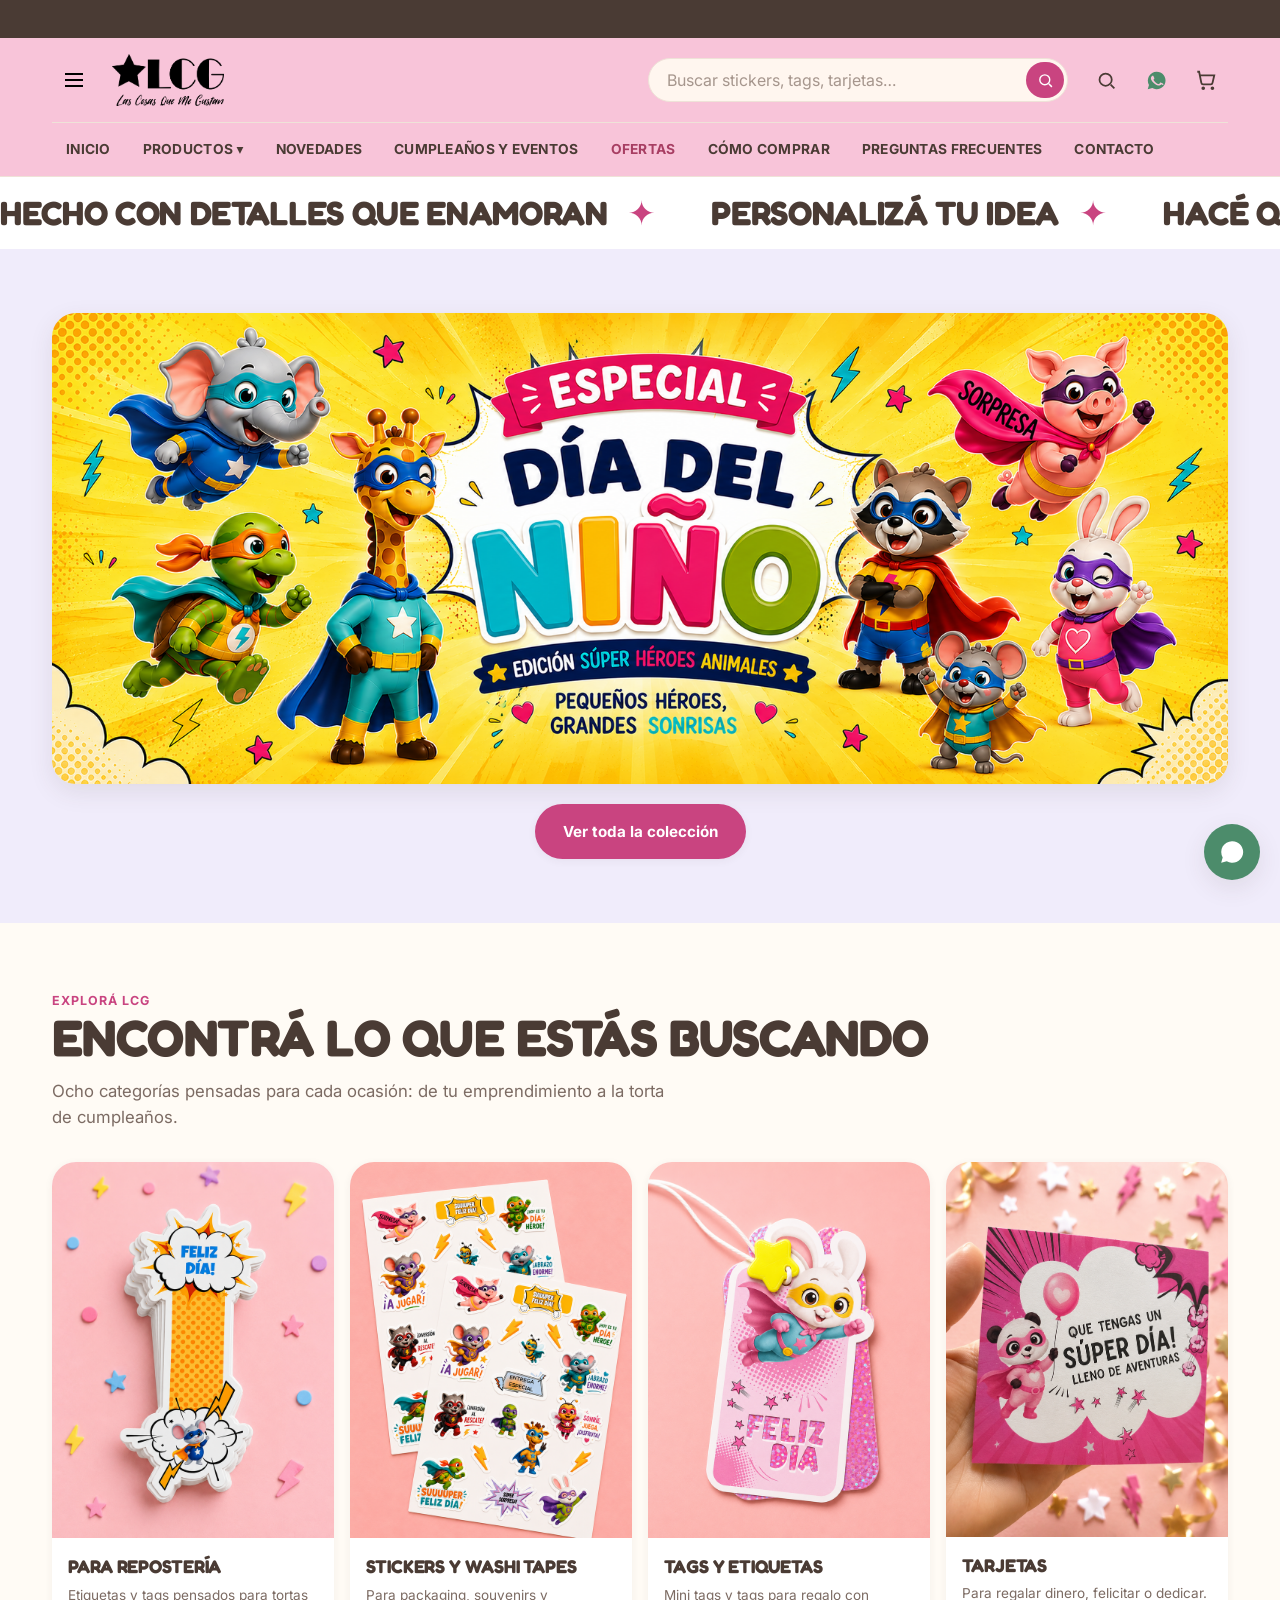
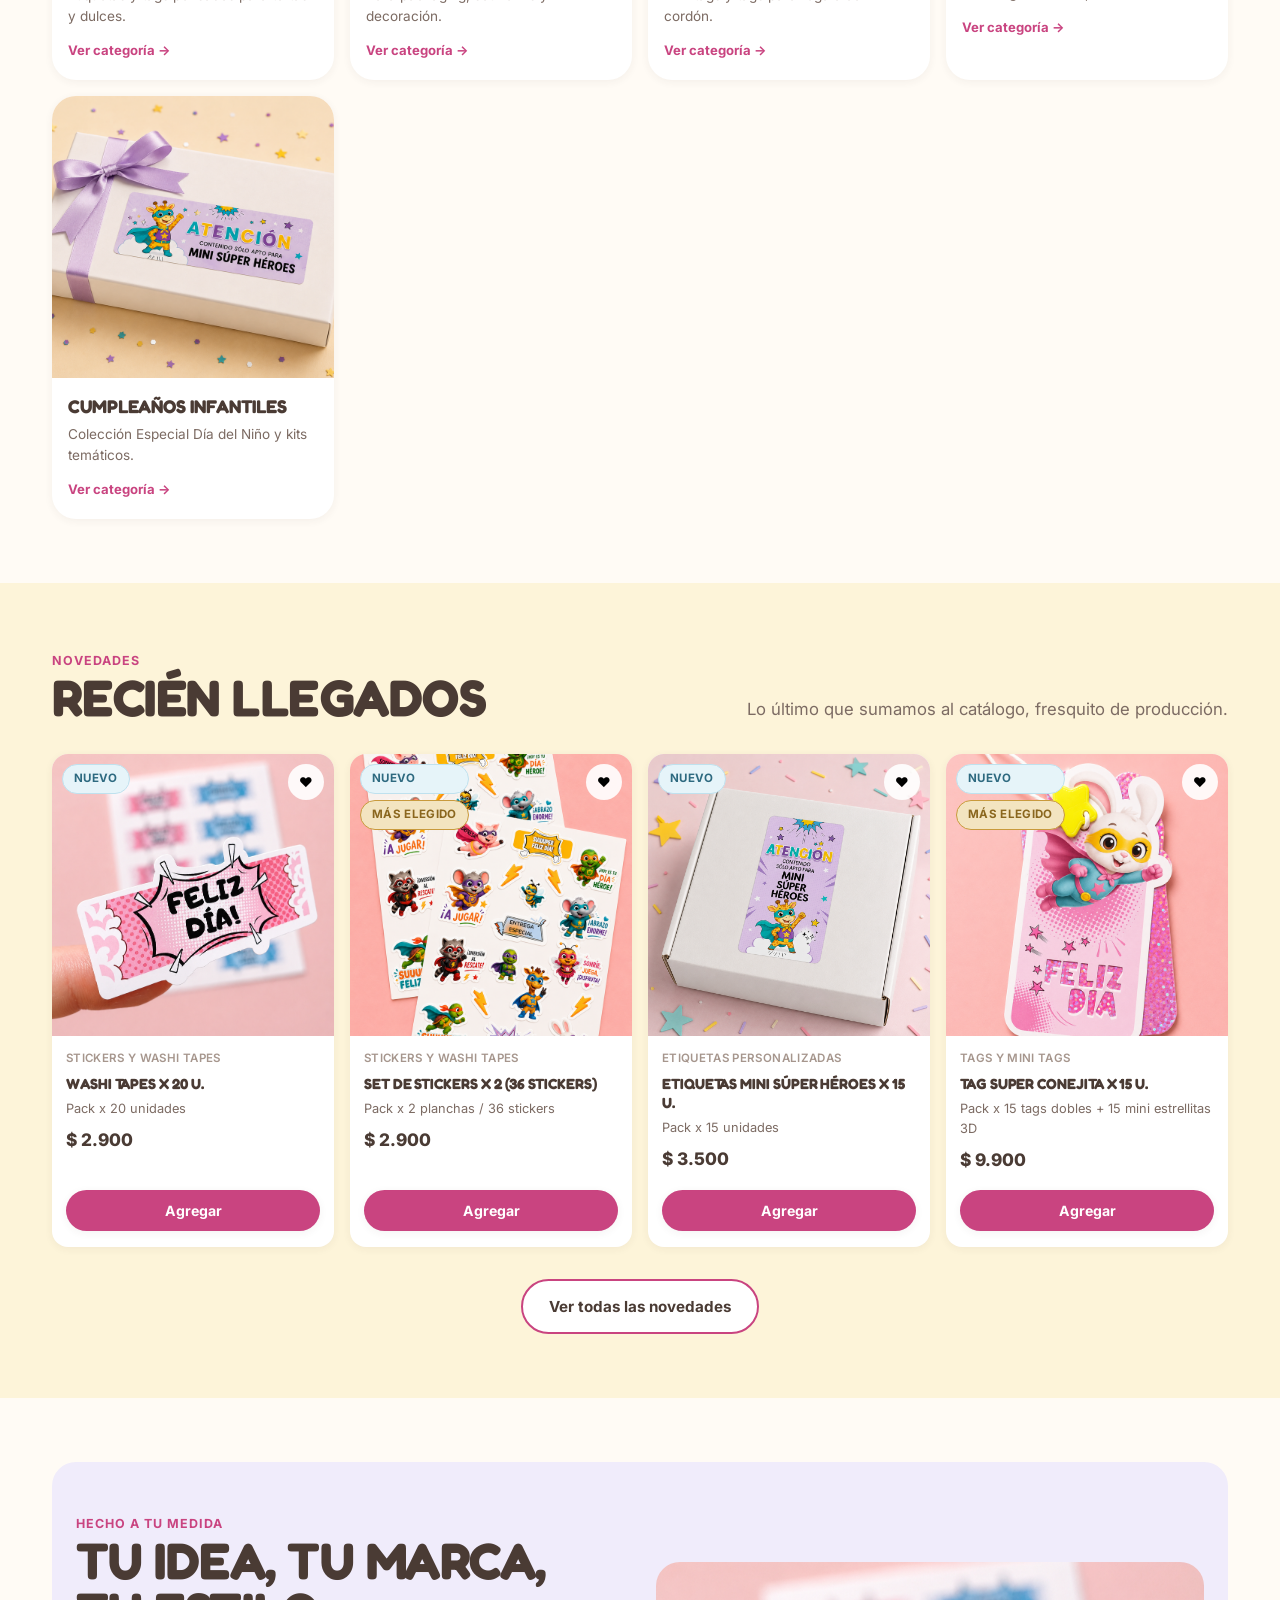
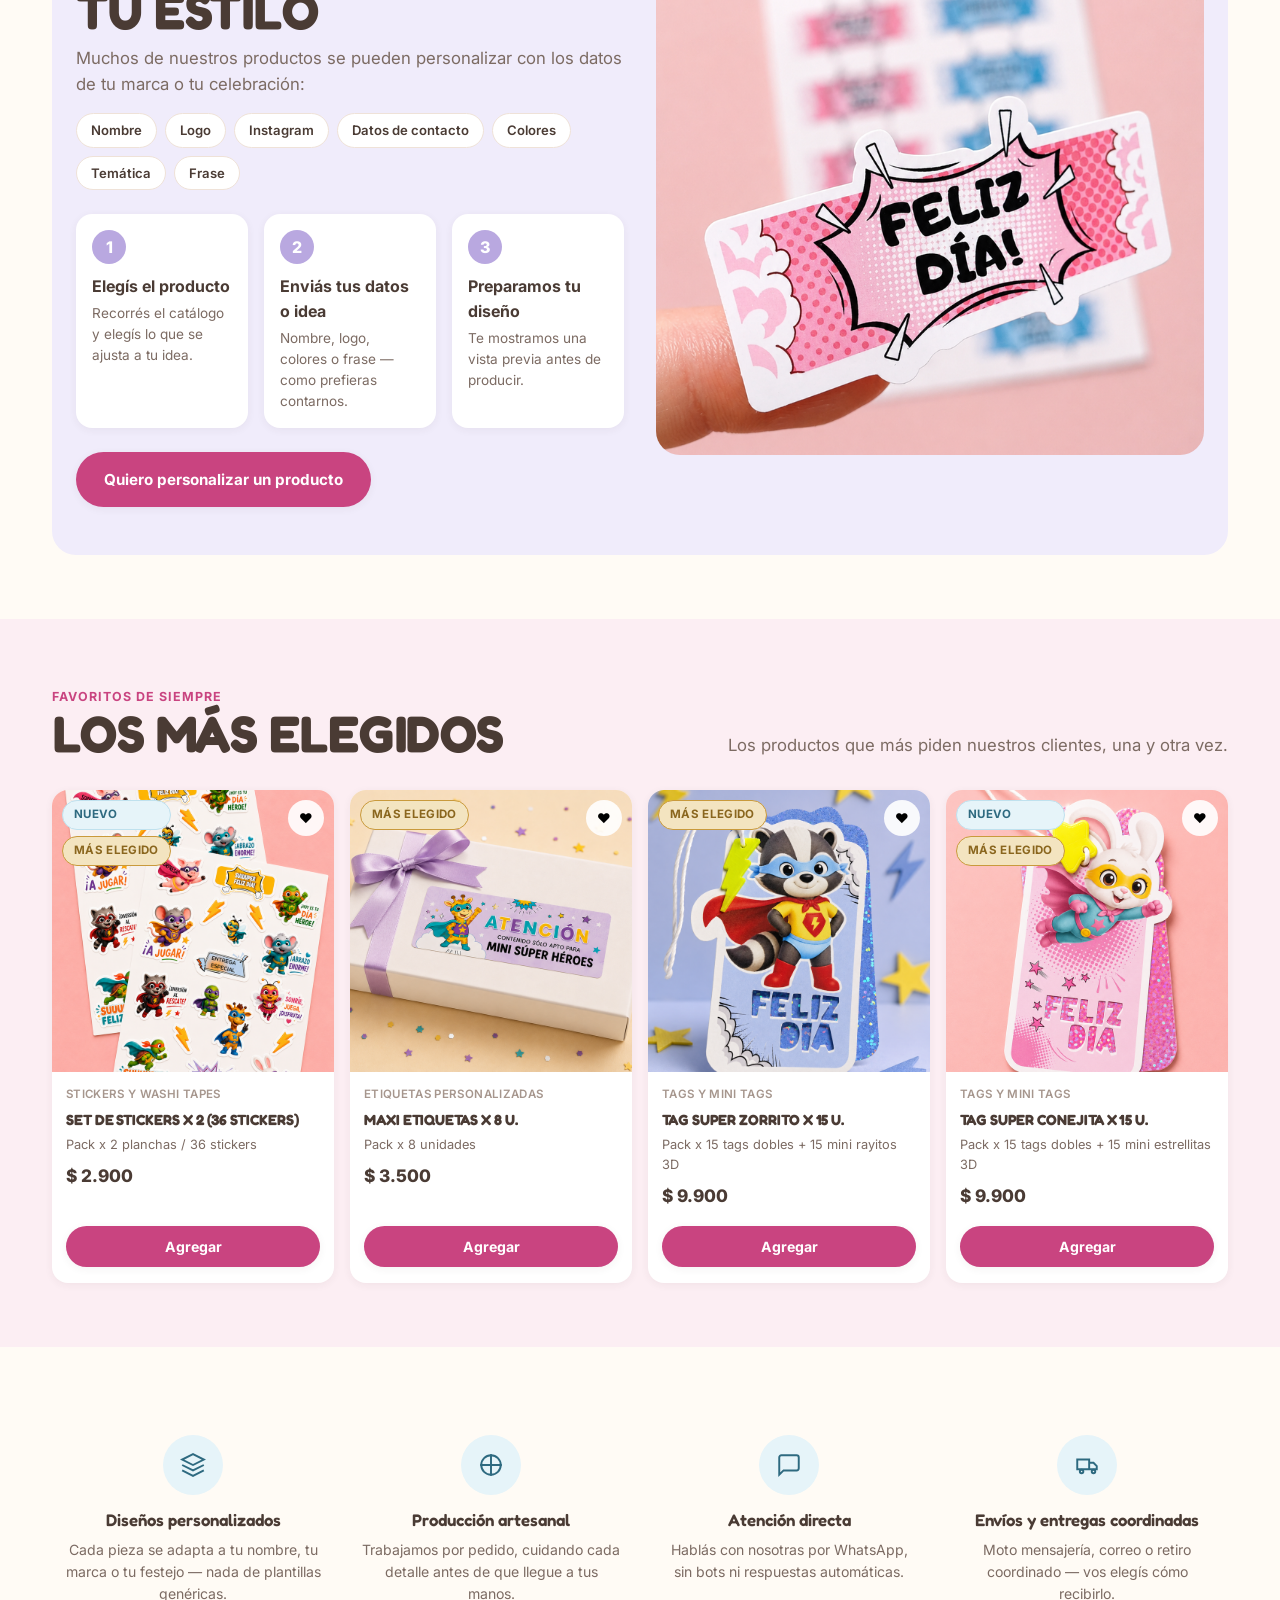
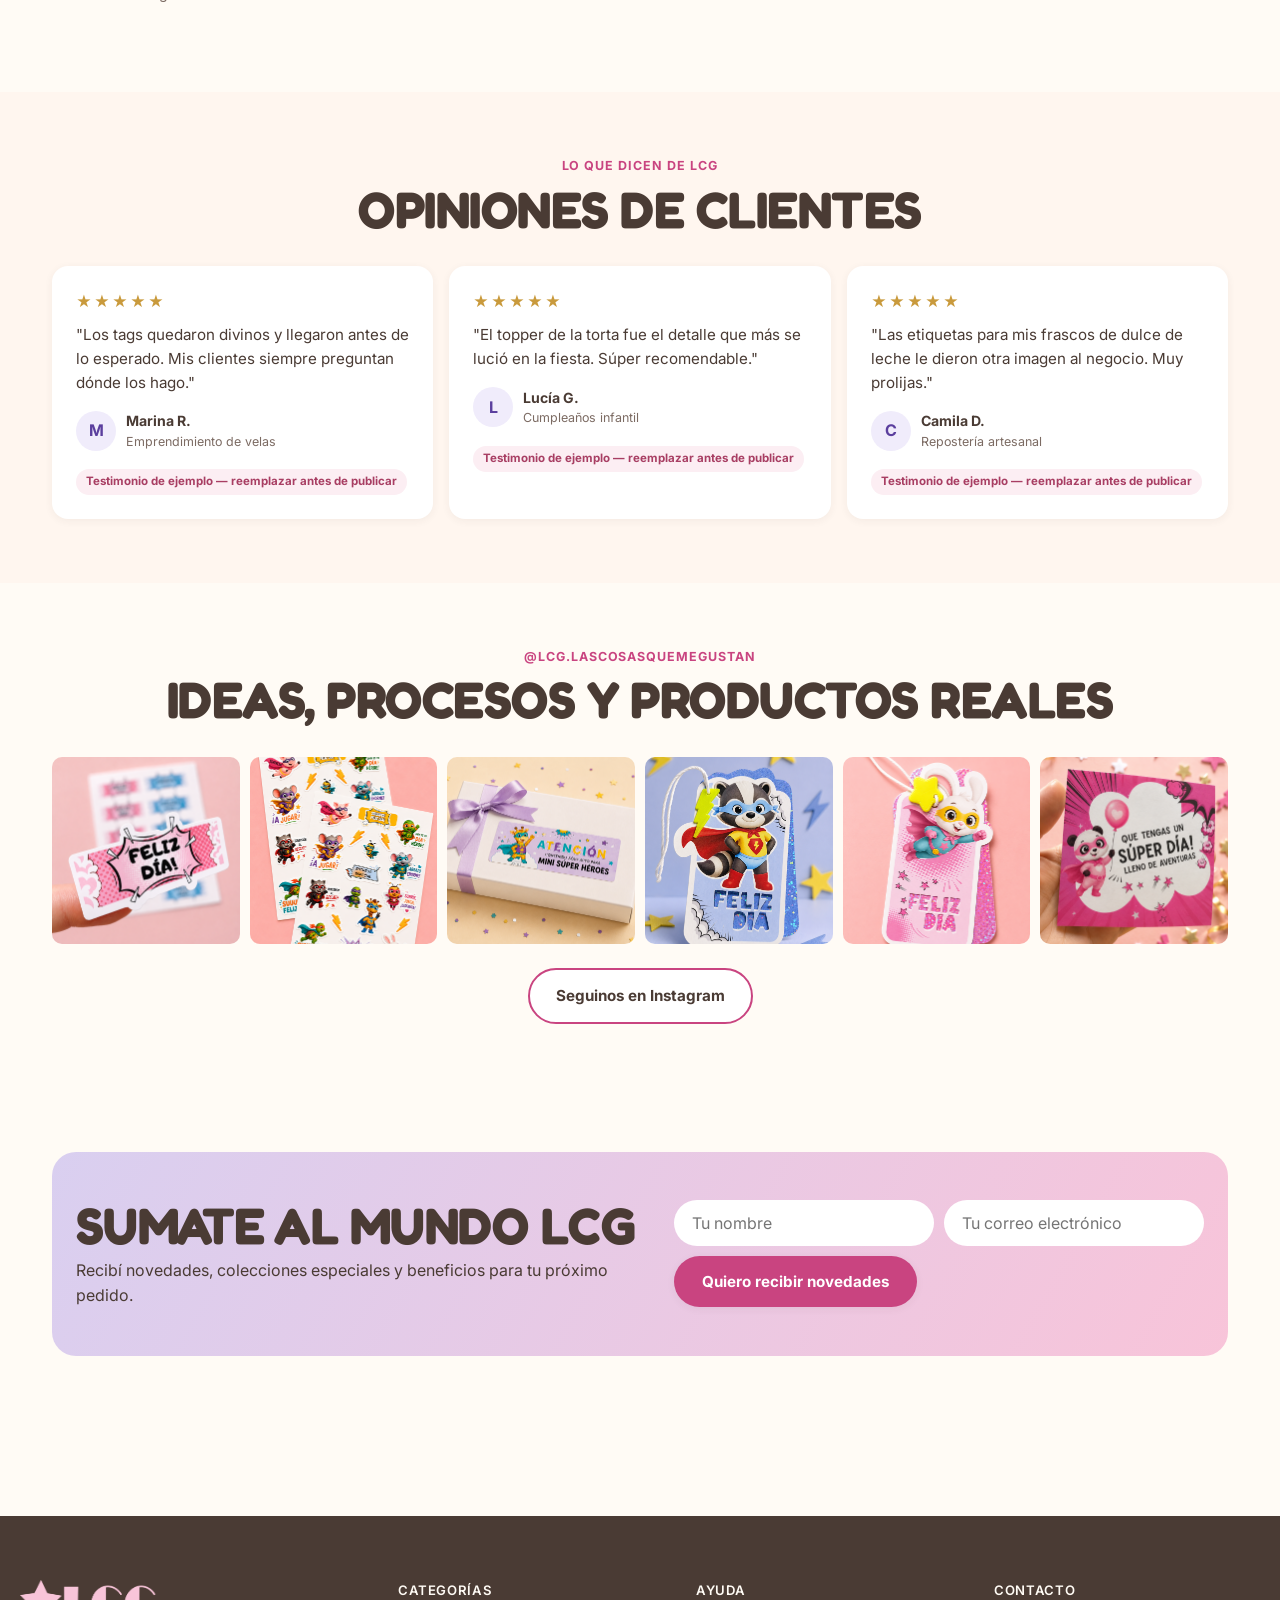
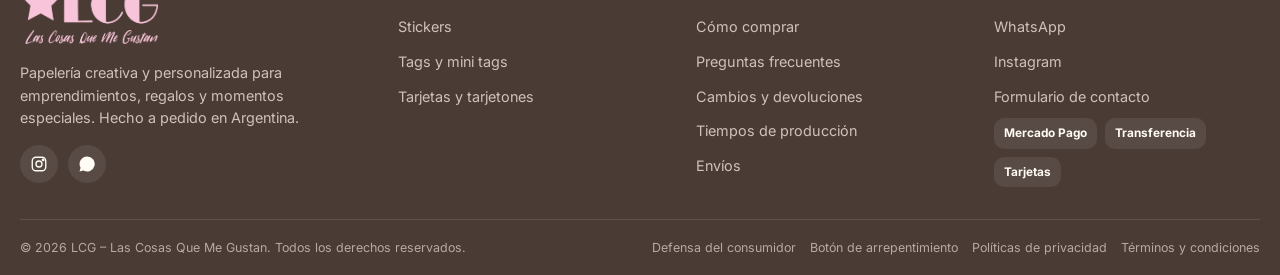
==== commit ab6c3a54: "Fix botón 'Calcular envío' fuera de pantalla en mobile + lenguaje inclusivo 'clientes' - pg-shipping" ====
--- a/index.html
+++ b/index.html
@@ -240,7 +240,7 @@
           <span class="eyebrow">Favoritos de siempre</span>
           <h2 class="section-title">Los más elegidos</h2>
         </div>
-        <p class="section-sub">Los productos que más piden nuestras clientas, una y otra vez.</p>
+        <p class="section-sub">Los productos que más piden nuestros clientes, una y otra vez.</p>
       </div>
       <div class="product-grid" data-mostpicked-grid></div>
     </div>
@@ -279,12 +279,12 @@
     <div class="container">
       <div class="section-head center">
         <span class="eyebrow">Lo que dicen de LCG</span>
-        <h2 class="section-title">Opiniones de clientas</h2>
+        <h2 class="section-title">Opiniones de clientes</h2>
       </div>
       <div class="testi-grid">
         <div class="testi-card">
           <div class="testi-stars" aria-label="5 de 5 estrellas">★★★★★</div>
-          <p class="testi-quote">"Los tags quedaron divinos y llegaron antes de lo esperado. Mis clientas siempre preguntan dónde los hago."</p>
+          <p class="testi-quote">"Los tags quedaron divinos y llegaron antes de lo esperado. Mis clientes siempre preguntan dónde los hago."</p>
           <div class="testi-who">
             <div class="testi-avatar">M</div>
             <div><p class="testi-name">Marina R.</p><p class="testi-role">Emprendimiento de velas</p></div>
--- a/css/styles.css
+++ b/css/styles.css
@@ -607,6 +607,10 @@
 .qty-stepper button:hover{ background: var(--bg-alt); }
 .qty-stepper input{ width: 46px; text-align: center; border: none; font-weight: 700; }
 
+.pg-personalize-toggle{ background: var(--pink-soft); border-radius: var(--r-md); padding: var(--space-4); margin-bottom: var(--space-4); }
+.pg-personalize-toggle__row{ display: flex; align-items: center; gap: 10px; font-weight: 700; font-size: .92rem; cursor: pointer; }
+.pg-personalize-toggle__row input[type="checkbox"]{ width: 20px; height: 20px; accent-color: var(--pink-strong); cursor: pointer; flex-shrink: 0; }
+.pg-personalize-toggle .hint{ font-size: .78rem; color: var(--text-soft); font-weight: 400; margin: 6px 0 0 30px; }
 .pg-custom-form{ background: var(--lavender-soft); border-radius: var(--r-md); padding: var(--space-4); margin-bottom: var(--space-4); display: flex; flex-direction: column; gap: 12px; }
 .field{ display: flex; flex-direction: column; gap: 6px; }
 .field label{ font-size: .85rem; font-weight: 700; }
@@ -620,8 +624,9 @@
 .field.has-error .field-error{ display: block; }
 
 .pg-cta-row{ display: flex; flex-wrap: wrap; gap: 12px; margin-bottom: var(--space-4); }
-.pg-shipping-check{ display: flex; gap: 8px; margin-bottom: var(--space-4); }
-.pg-shipping-check input{ flex: 1; border: 1.5px solid var(--border); border-radius: var(--r-full); padding: 11px 16px; }
+.pg-shipping-check{ display: flex; flex-wrap: wrap; gap: 8px; margin-bottom: var(--space-4); }
+.pg-shipping-check input{ flex: 1 1 160px; min-width: 0; border: 1.5px solid var(--border); border-radius: var(--r-full); padding: 11px 16px; }
+.pg-shipping-check button{ flex-shrink: 0; }
 .pg-color-note{ font-size: .78rem; color: var(--text-soft); border-top: 1px solid var(--border); padding-top: 14px; margin-top: 6px; }
 
 .accordion-item{ border-bottom: 1px solid var(--border); }
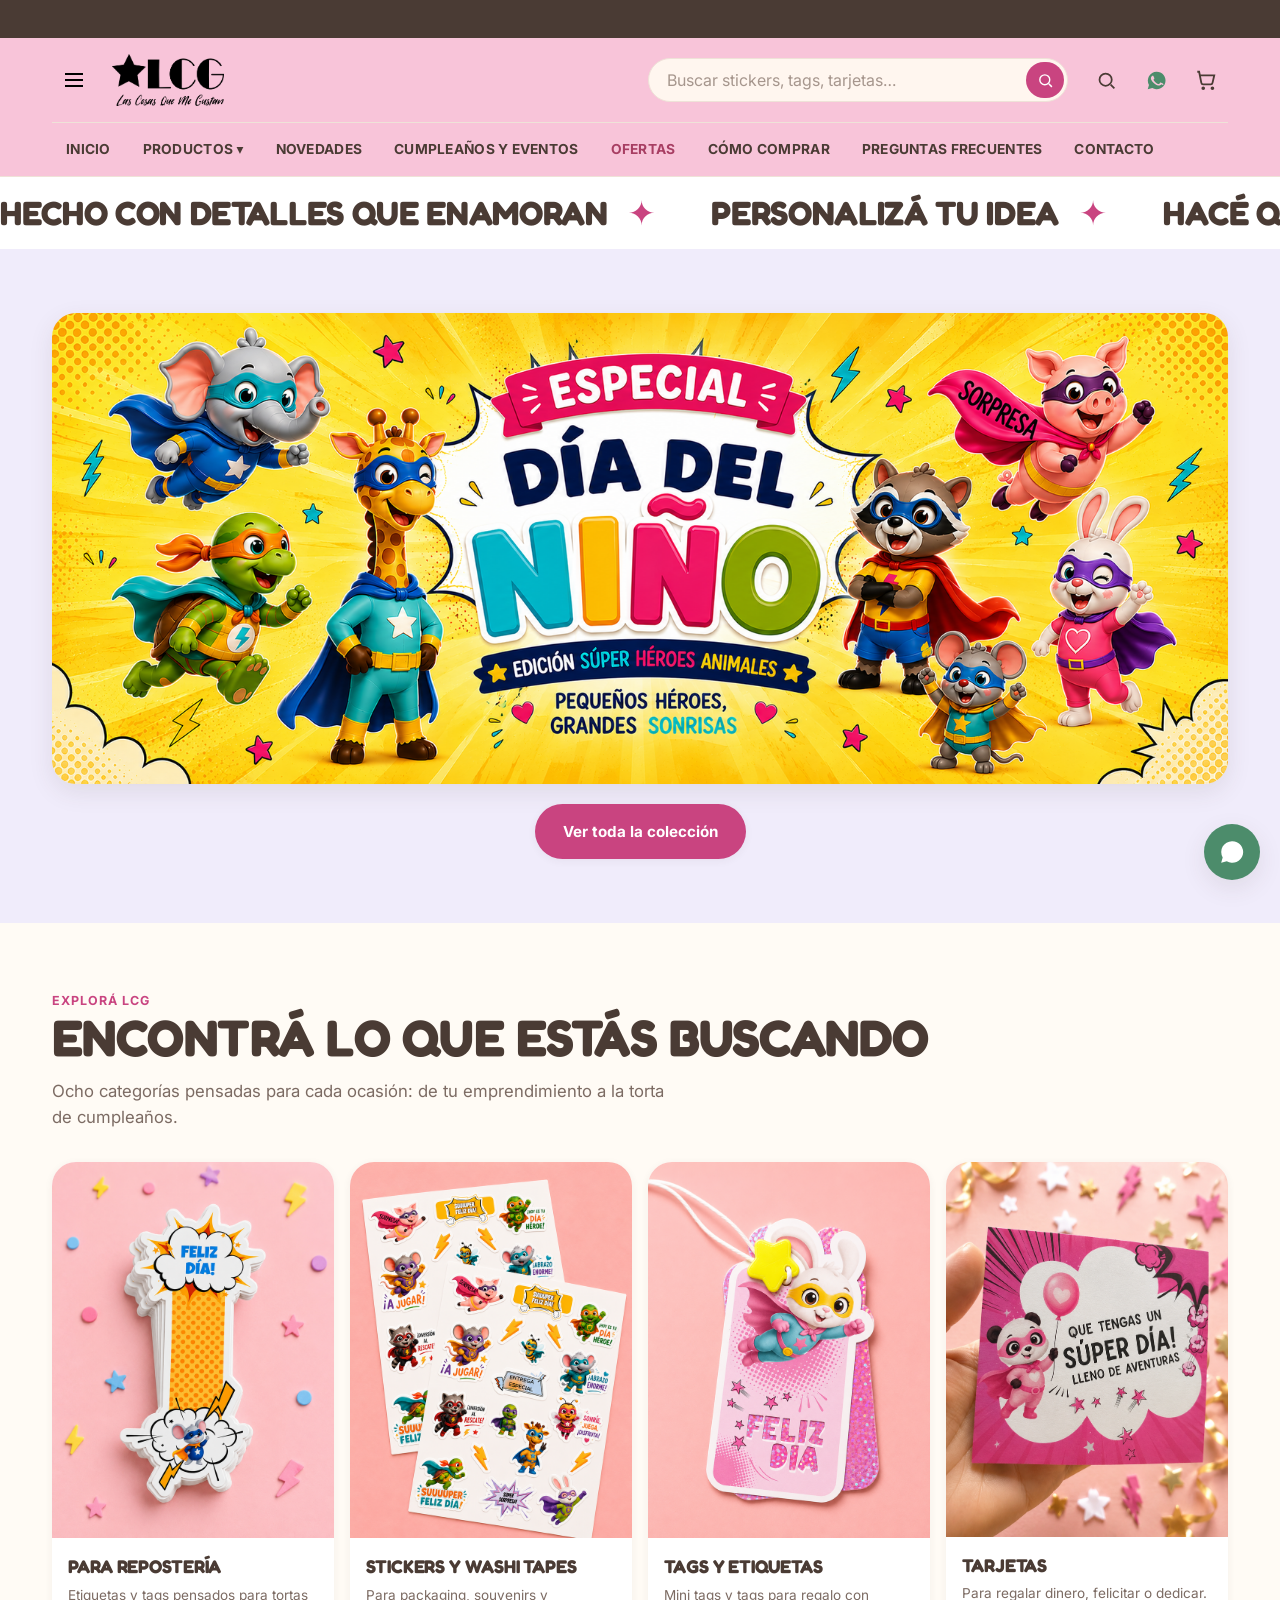
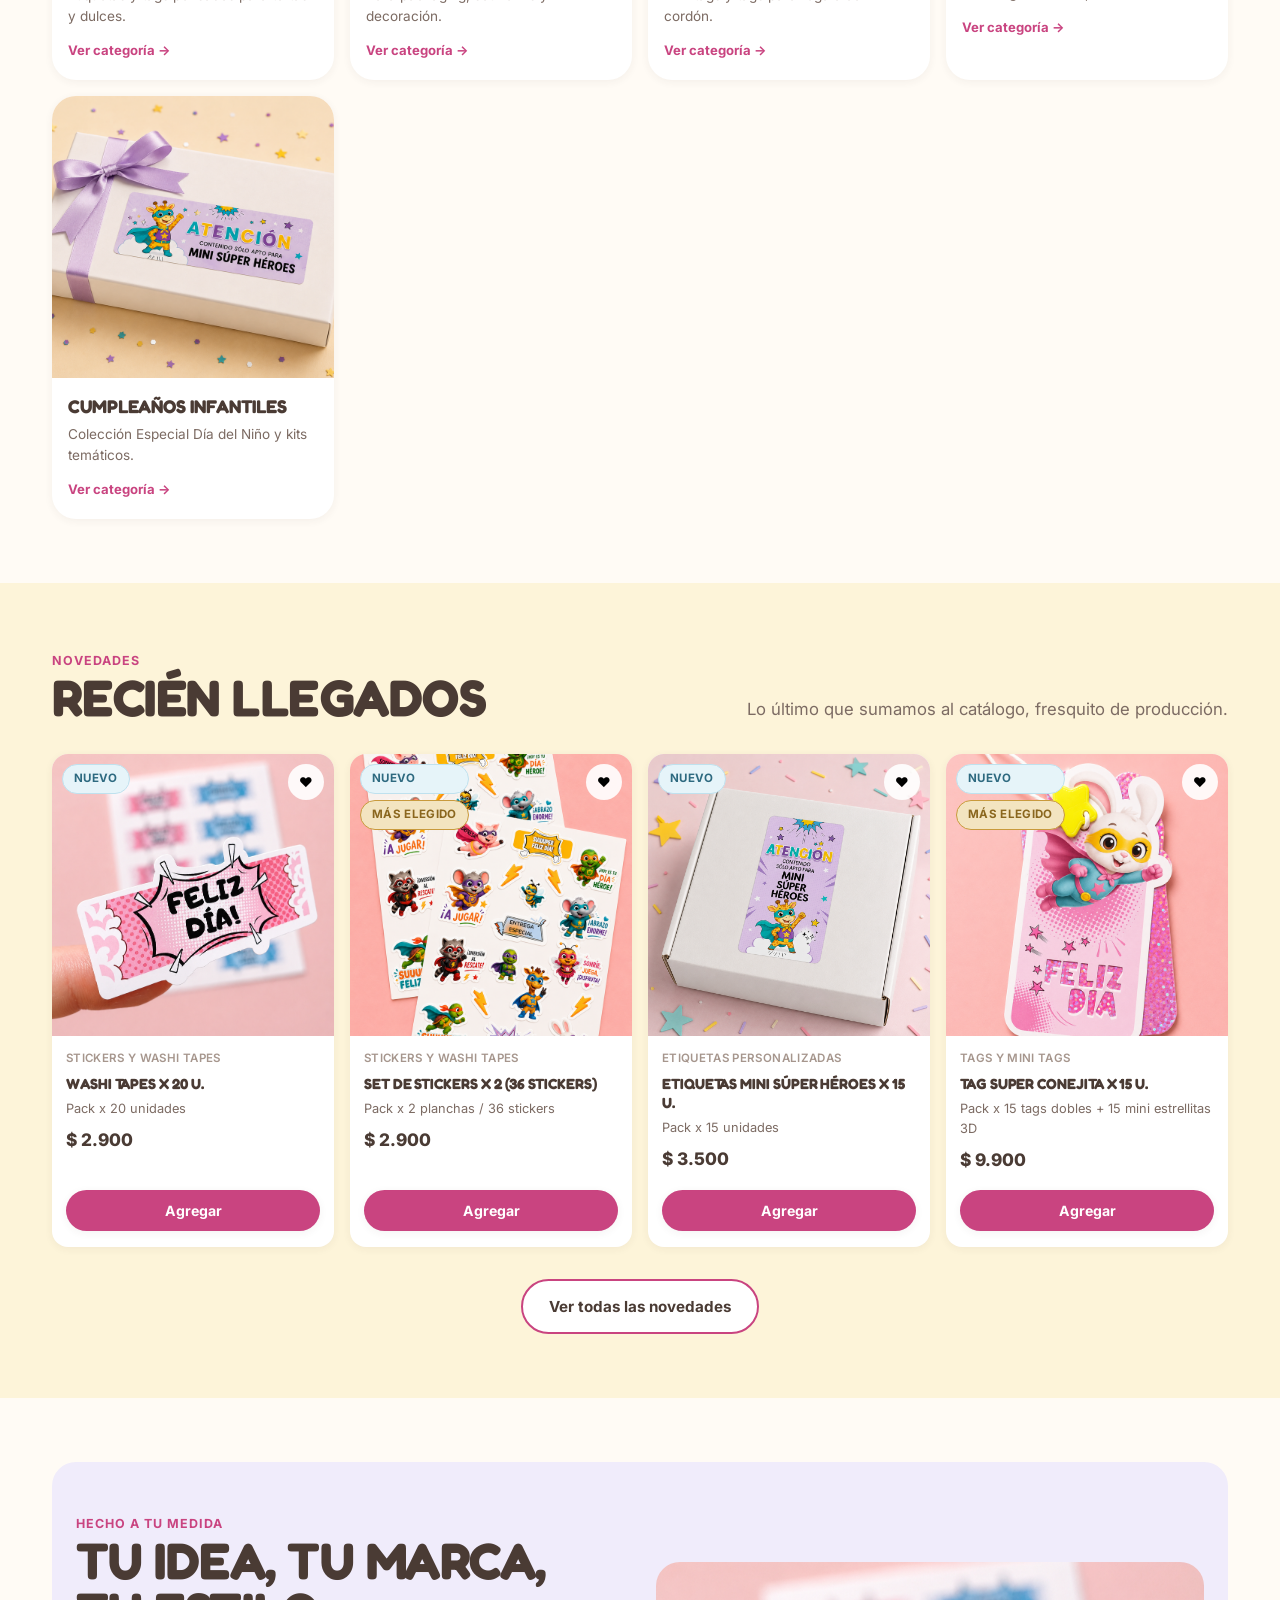
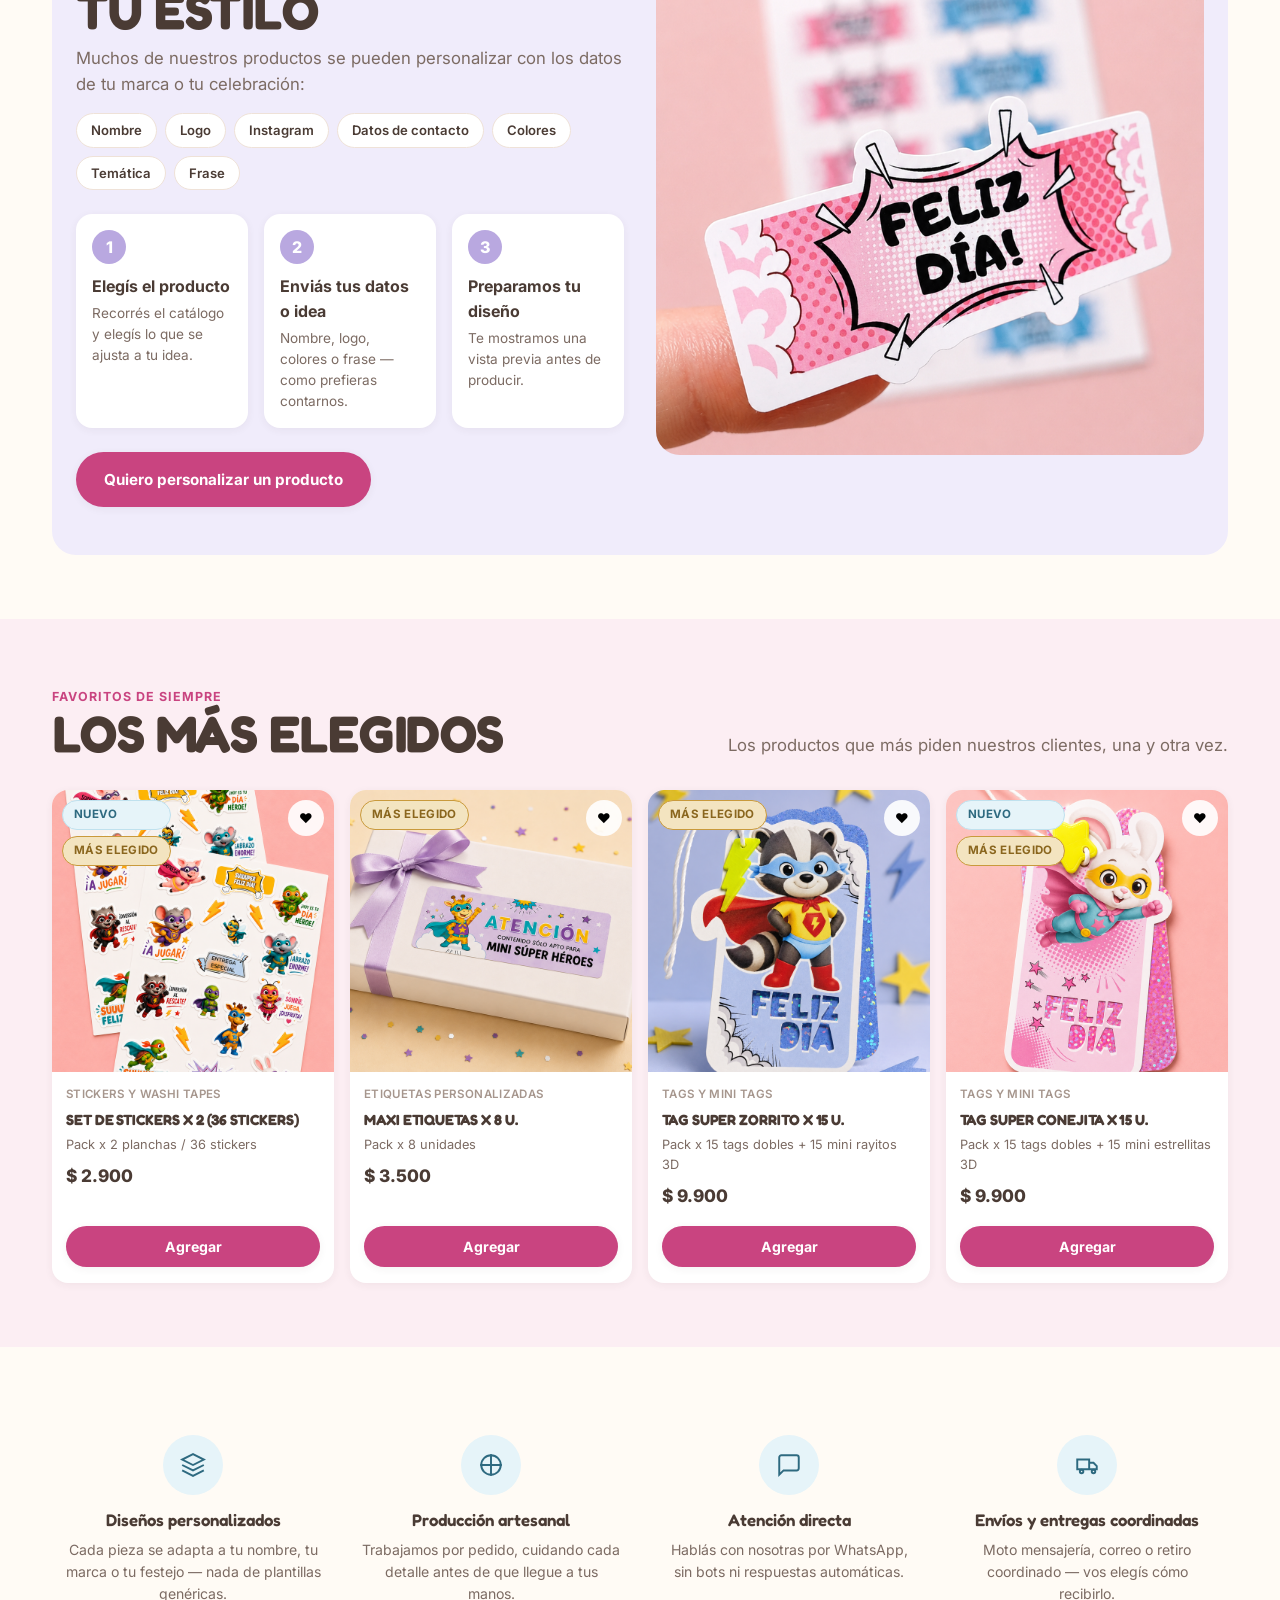
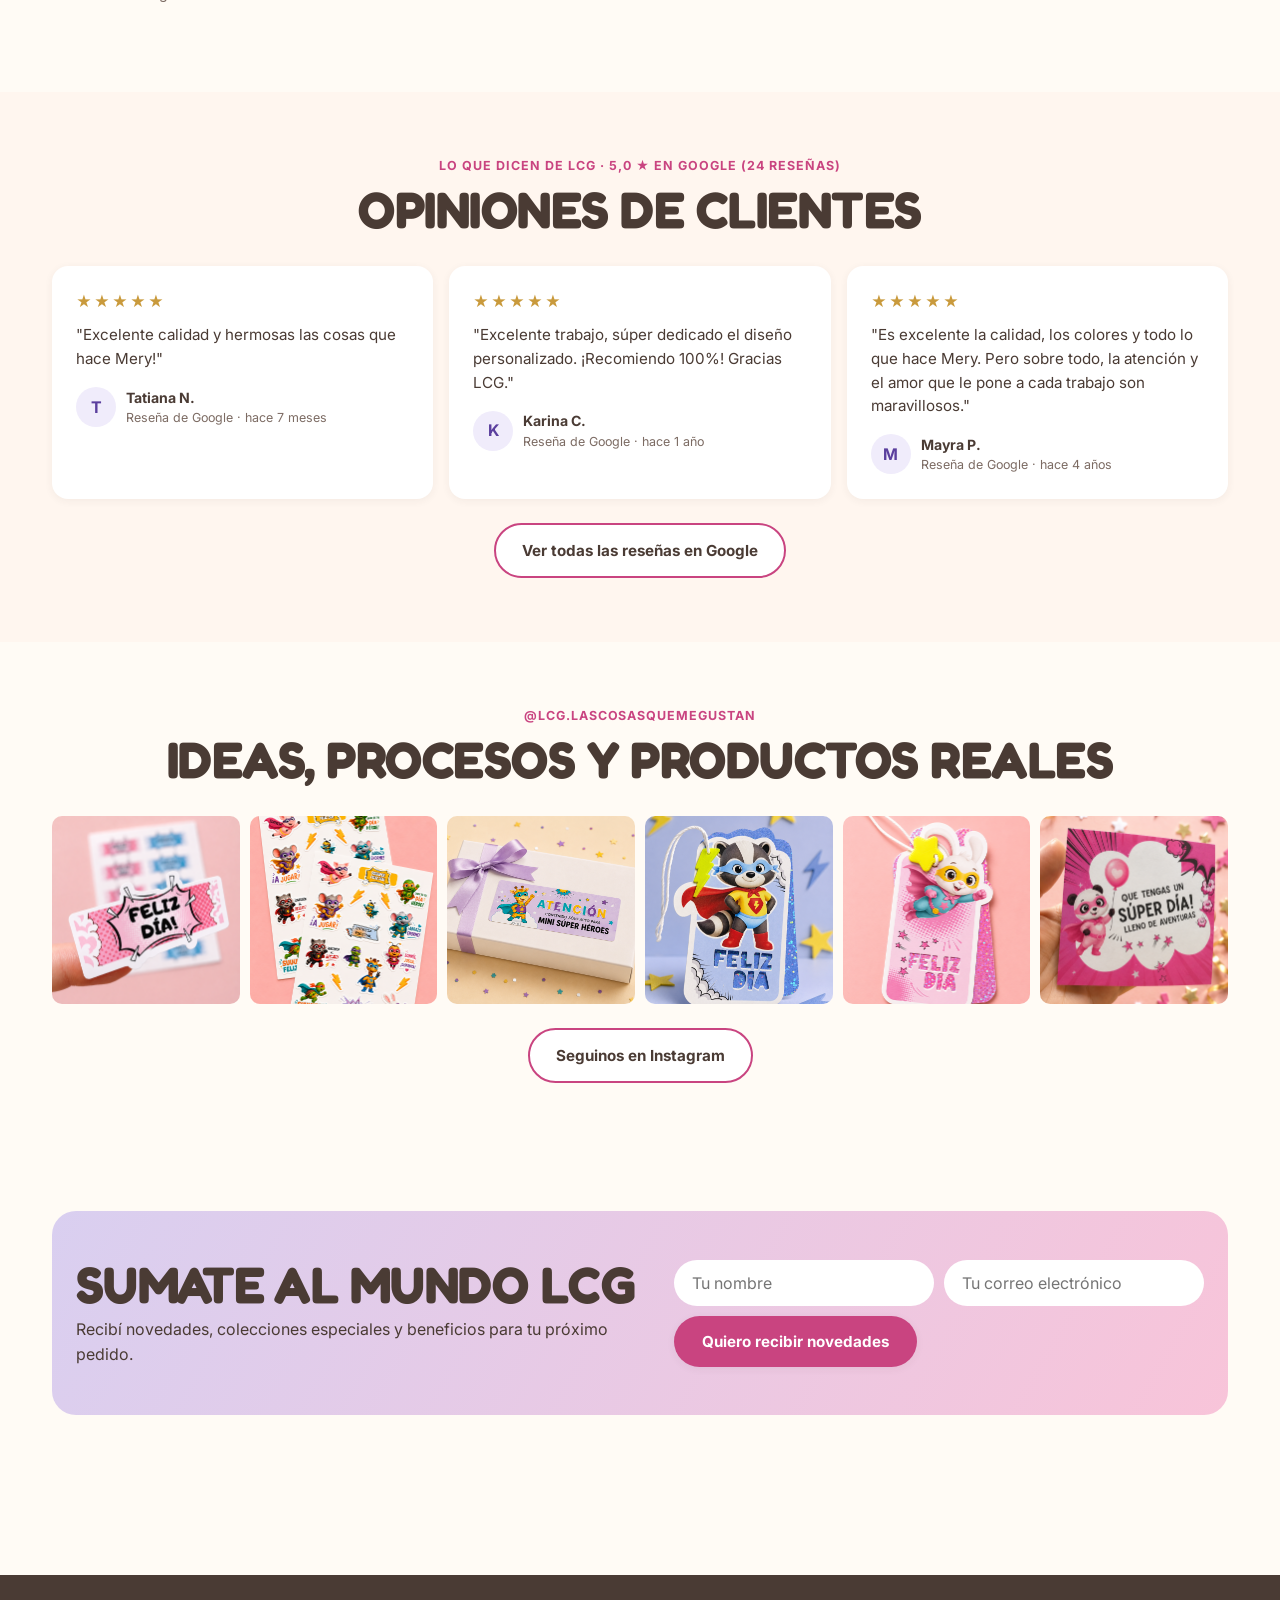
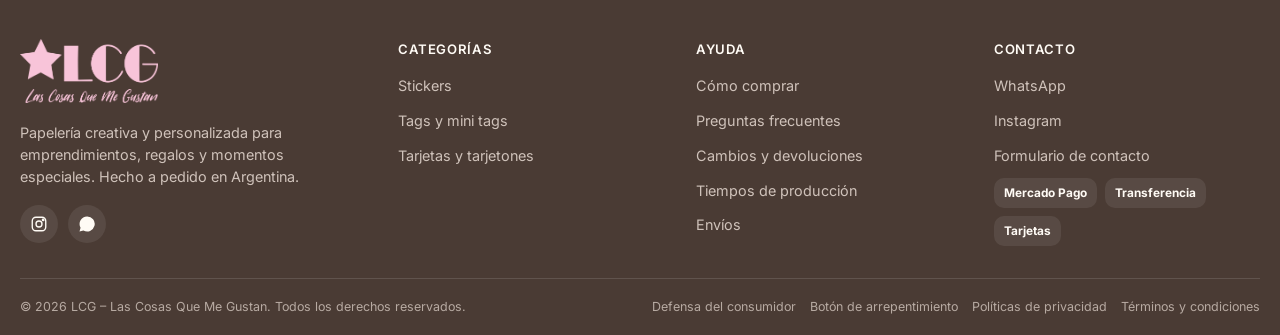
==== commit 882e2b41: "Reemplazar testimonios ficticios por reseñas reales de Google Maps 3 reseñas reales de la ficha de G" ====
--- a/index.html
+++ b/index.html
@@ -278,38 +278,36 @@
   <section class="section bg-alt">
     <div class="container">
       <div class="section-head center">
-        <span class="eyebrow">Lo que dicen de LCG</span>
+        <span class="eyebrow">Lo que dicen de LCG · 5,0 ★ en Google (24 reseñas)</span>
         <h2 class="section-title">Opiniones de clientes</h2>
       </div>
       <div class="testi-grid">
         <div class="testi-card">
           <div class="testi-stars" aria-label="5 de 5 estrellas">★★★★★</div>
-          <p class="testi-quote">"Los tags quedaron divinos y llegaron antes de lo esperado. Mis clientes siempre preguntan dónde los hago."</p>
+          <p class="testi-quote">"Excelente calidad y hermosas las cosas que hace Mery!"</p>
+          <div class="testi-who">
+            <div class="testi-avatar">T</div>
+            <div><p class="testi-name">Tatiana N.</p><p class="testi-role">Reseña de Google · hace 7 meses</p></div>
+          </div>
+        </div>
+        <div class="testi-card">
+          <div class="testi-stars" aria-label="5 de 5 estrellas">★★★★★</div>
+          <p class="testi-quote">"Excelente trabajo, súper dedicado el diseño personalizado. ¡Recomiendo 100%! Gracias LCG."</p>
+          <div class="testi-who">
+            <div class="testi-avatar">K</div>
+            <div><p class="testi-name">Karina C.</p><p class="testi-role">Reseña de Google · hace 1 año</p></div>
+          </div>
+        </div>
+        <div class="testi-card">
+          <div class="testi-stars" aria-label="5 de 5 estrellas">★★★★★</div>
+          <p class="testi-quote">"Es excelente la calidad, los colores y todo lo que hace Mery. Pero sobre todo, la atención y el amor que le pone a cada trabajo son maravillosos."</p>
           <div class="testi-who">
             <div class="testi-avatar">M</div>
-            <div><p class="testi-name">Marina R.</p><p class="testi-role">Emprendimiento de velas</p></div>
-          </div>
-          <span class="placeholder-note">Testimonio de ejemplo — reemplazar antes de publicar</span>
-        </div>
-        <div class="testi-card">
-          <div class="testi-stars" aria-label="5 de 5 estrellas">★★★★★</div>
-          <p class="testi-quote">"El topper de la torta fue el detalle que más se lució en la fiesta. Súper recomendable."</p>
-          <div class="testi-who">
-            <div class="testi-avatar">L</div>
-            <div><p class="testi-name">Lucía G.</p><p class="testi-role">Cumpleaños infantil</p></div>
-          </div>
-          <span class="placeholder-note">Testimonio de ejemplo — reemplazar antes de publicar</span>
-        </div>
-        <div class="testi-card">
-          <div class="testi-stars" aria-label="5 de 5 estrellas">★★★★★</div>
-          <p class="testi-quote">"Las etiquetas para mis frascos de dulce de leche le dieron otra imagen al negocio. Muy prolijas."</p>
-          <div class="testi-who">
-            <div class="testi-avatar">C</div>
-            <div><p class="testi-name">Camila D.</p><p class="testi-role">Repostería artesanal</p></div>
-          </div>
-          <span class="placeholder-note">Testimonio de ejemplo — reemplazar antes de publicar</span>
-        </div>
-      </div>
+            <div><p class="testi-name">Mayra P.</p><p class="testi-role">Reseña de Google · hace 4 años</p></div>
+          </div>
+        </div>
+      </div>
+      <div class="text-center" style="margin-top:24px;"><a href="https://maps.app.goo.gl/7JJyQuPsXPRgoWkB8" class="btn btn-secondary" target="_blank" rel="noopener">Ver todas las reseñas en Google</a></div>
     </div>
   </section>
 
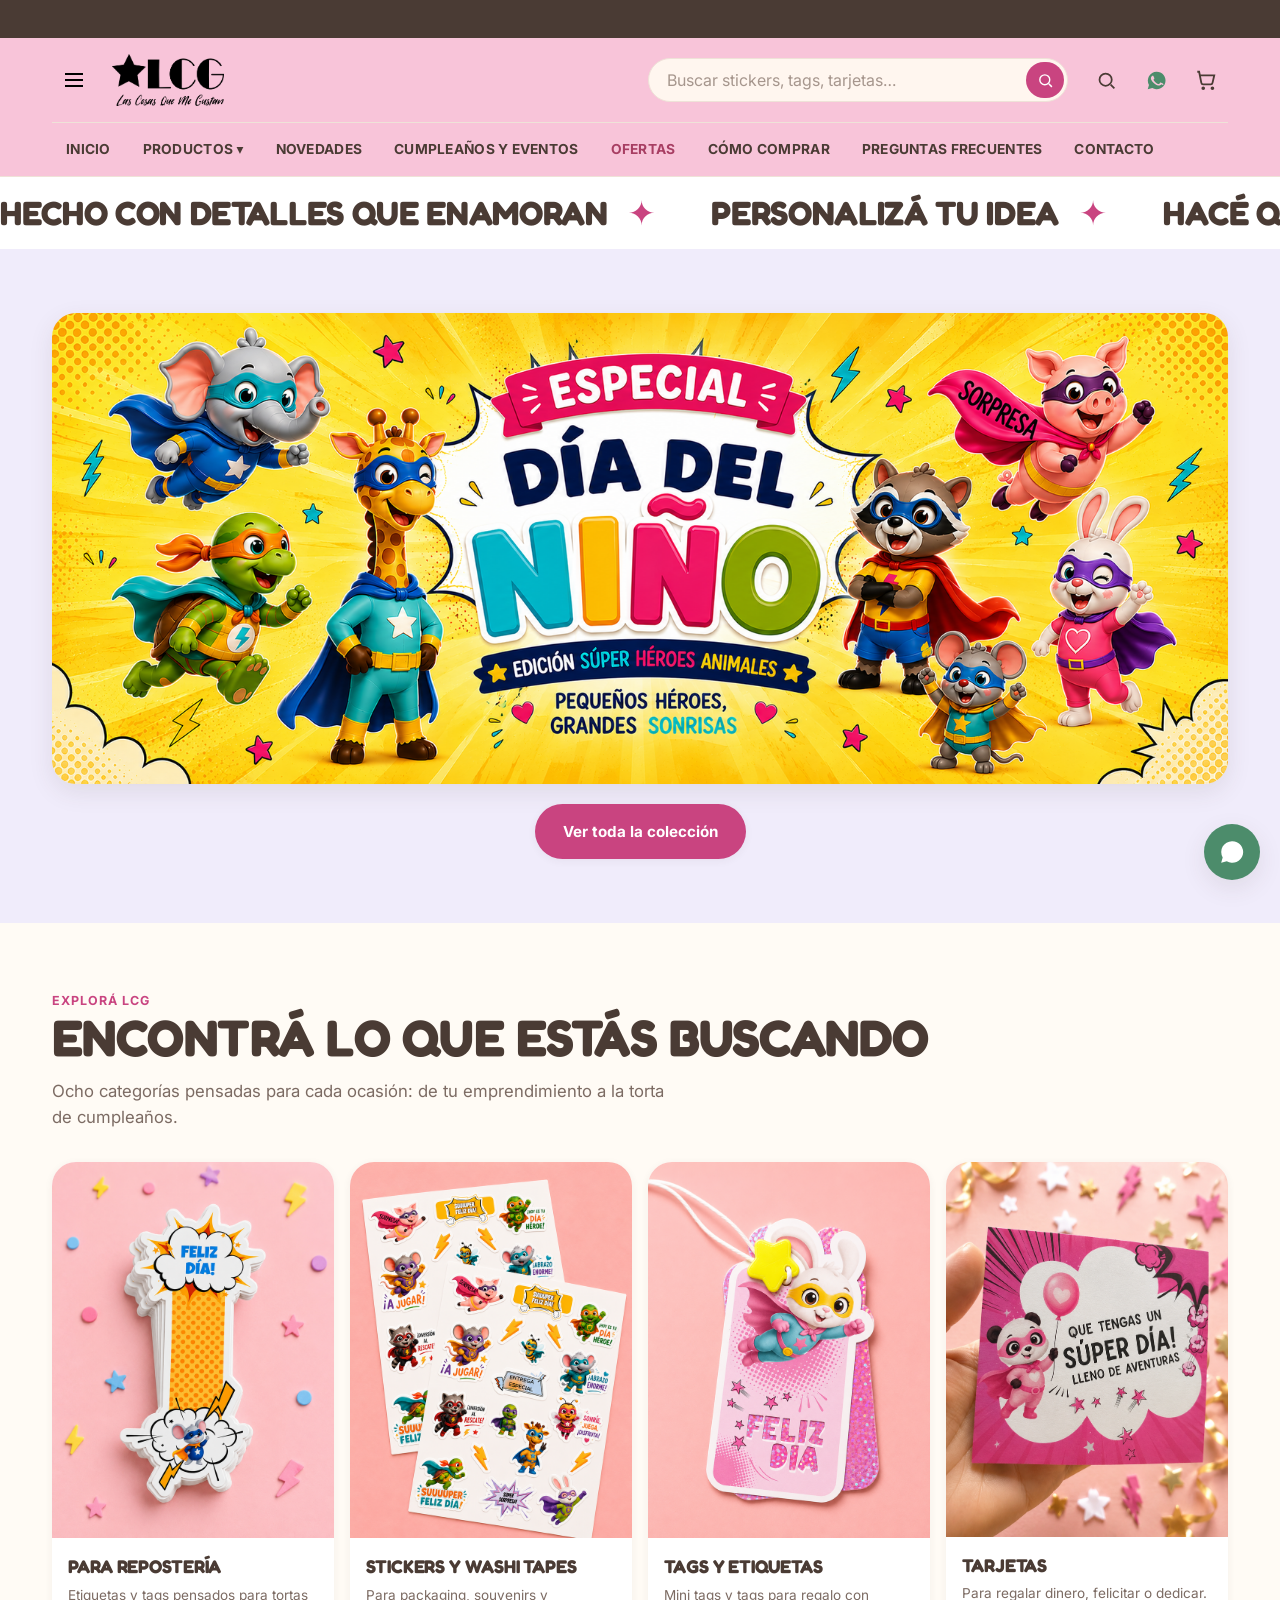
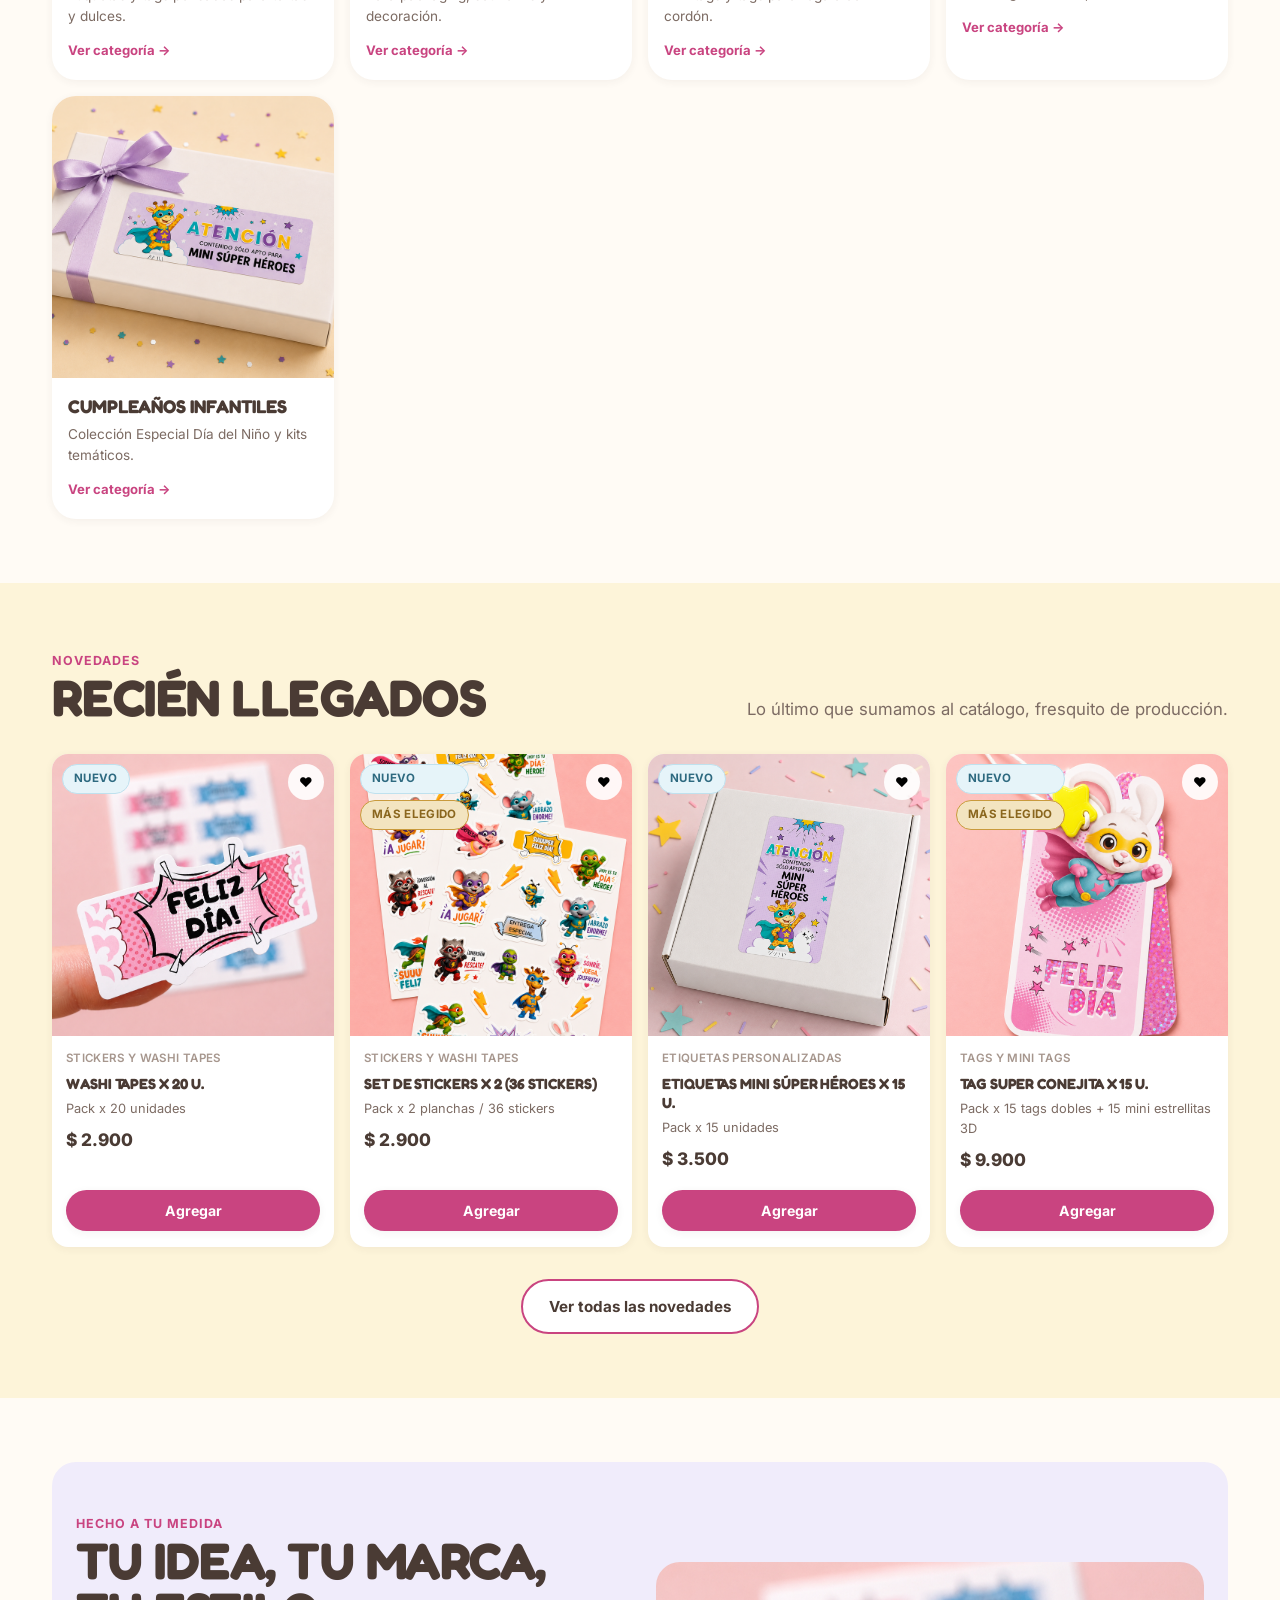
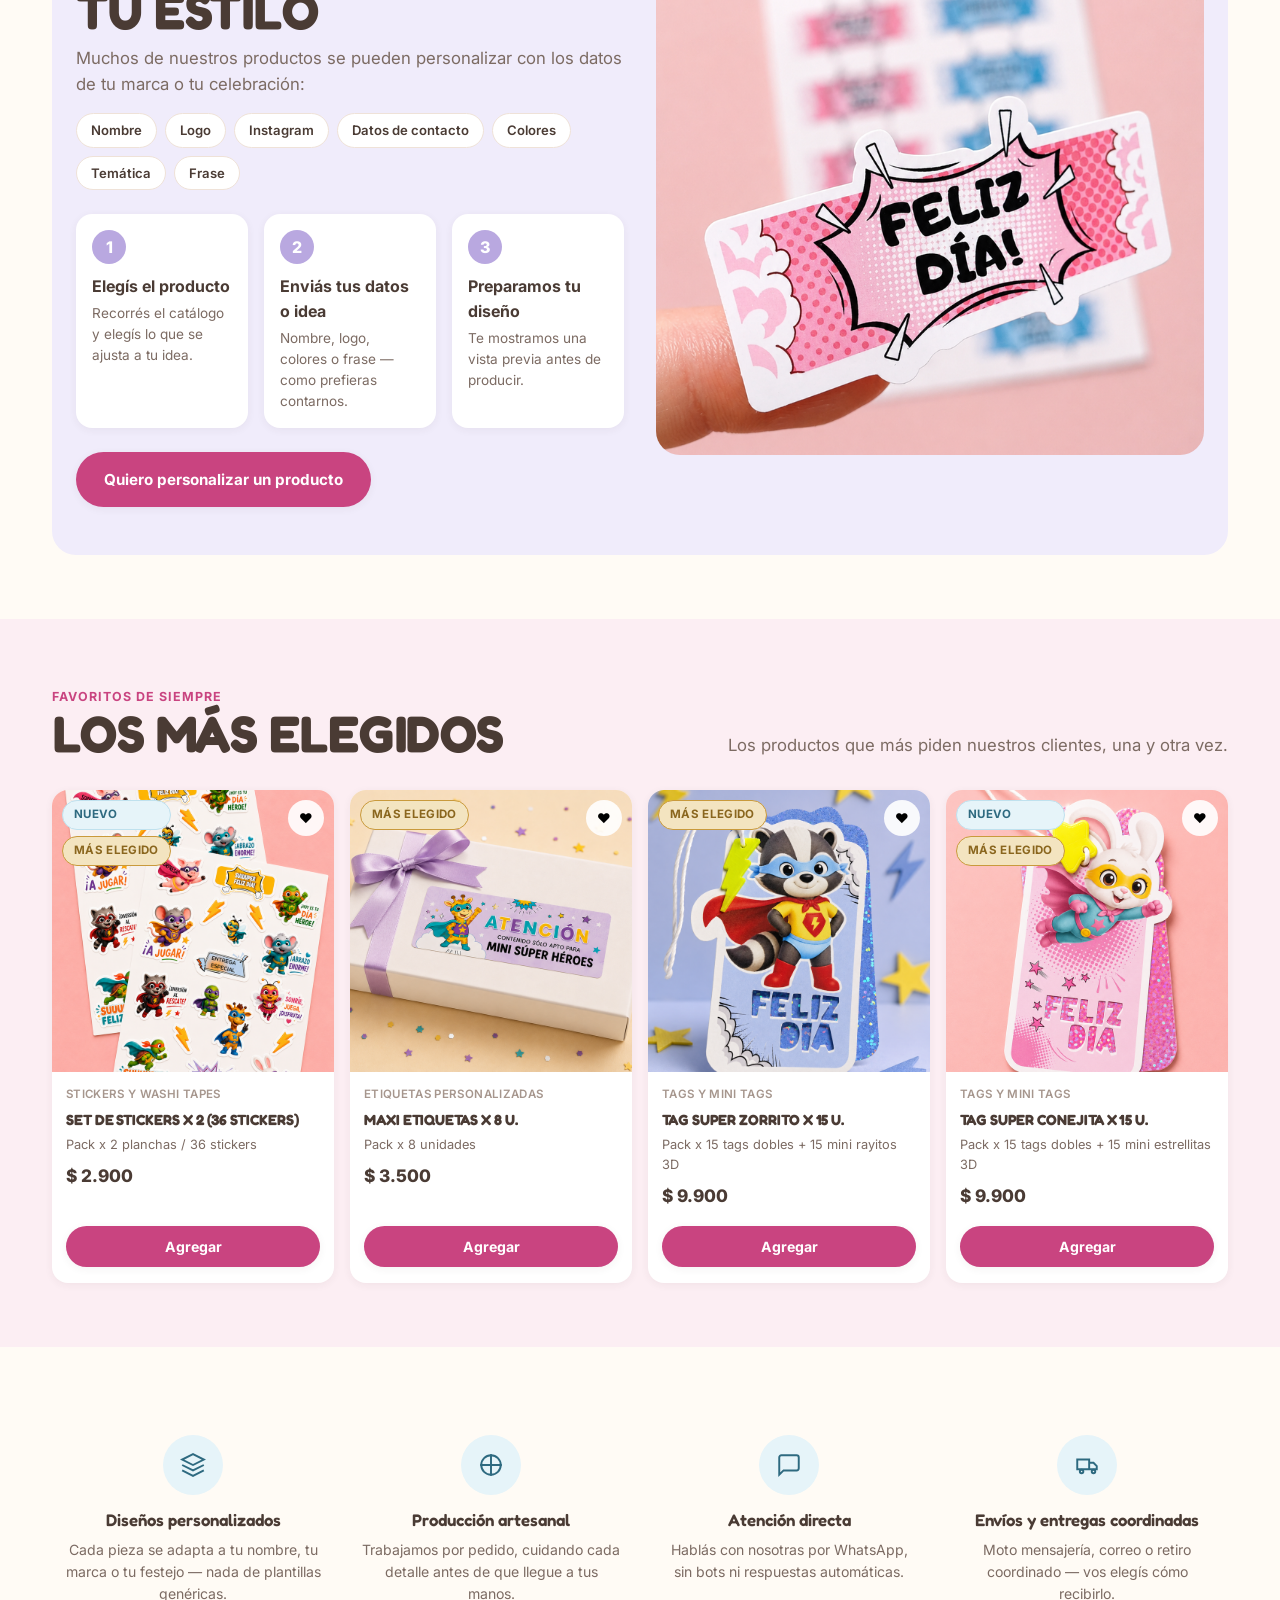
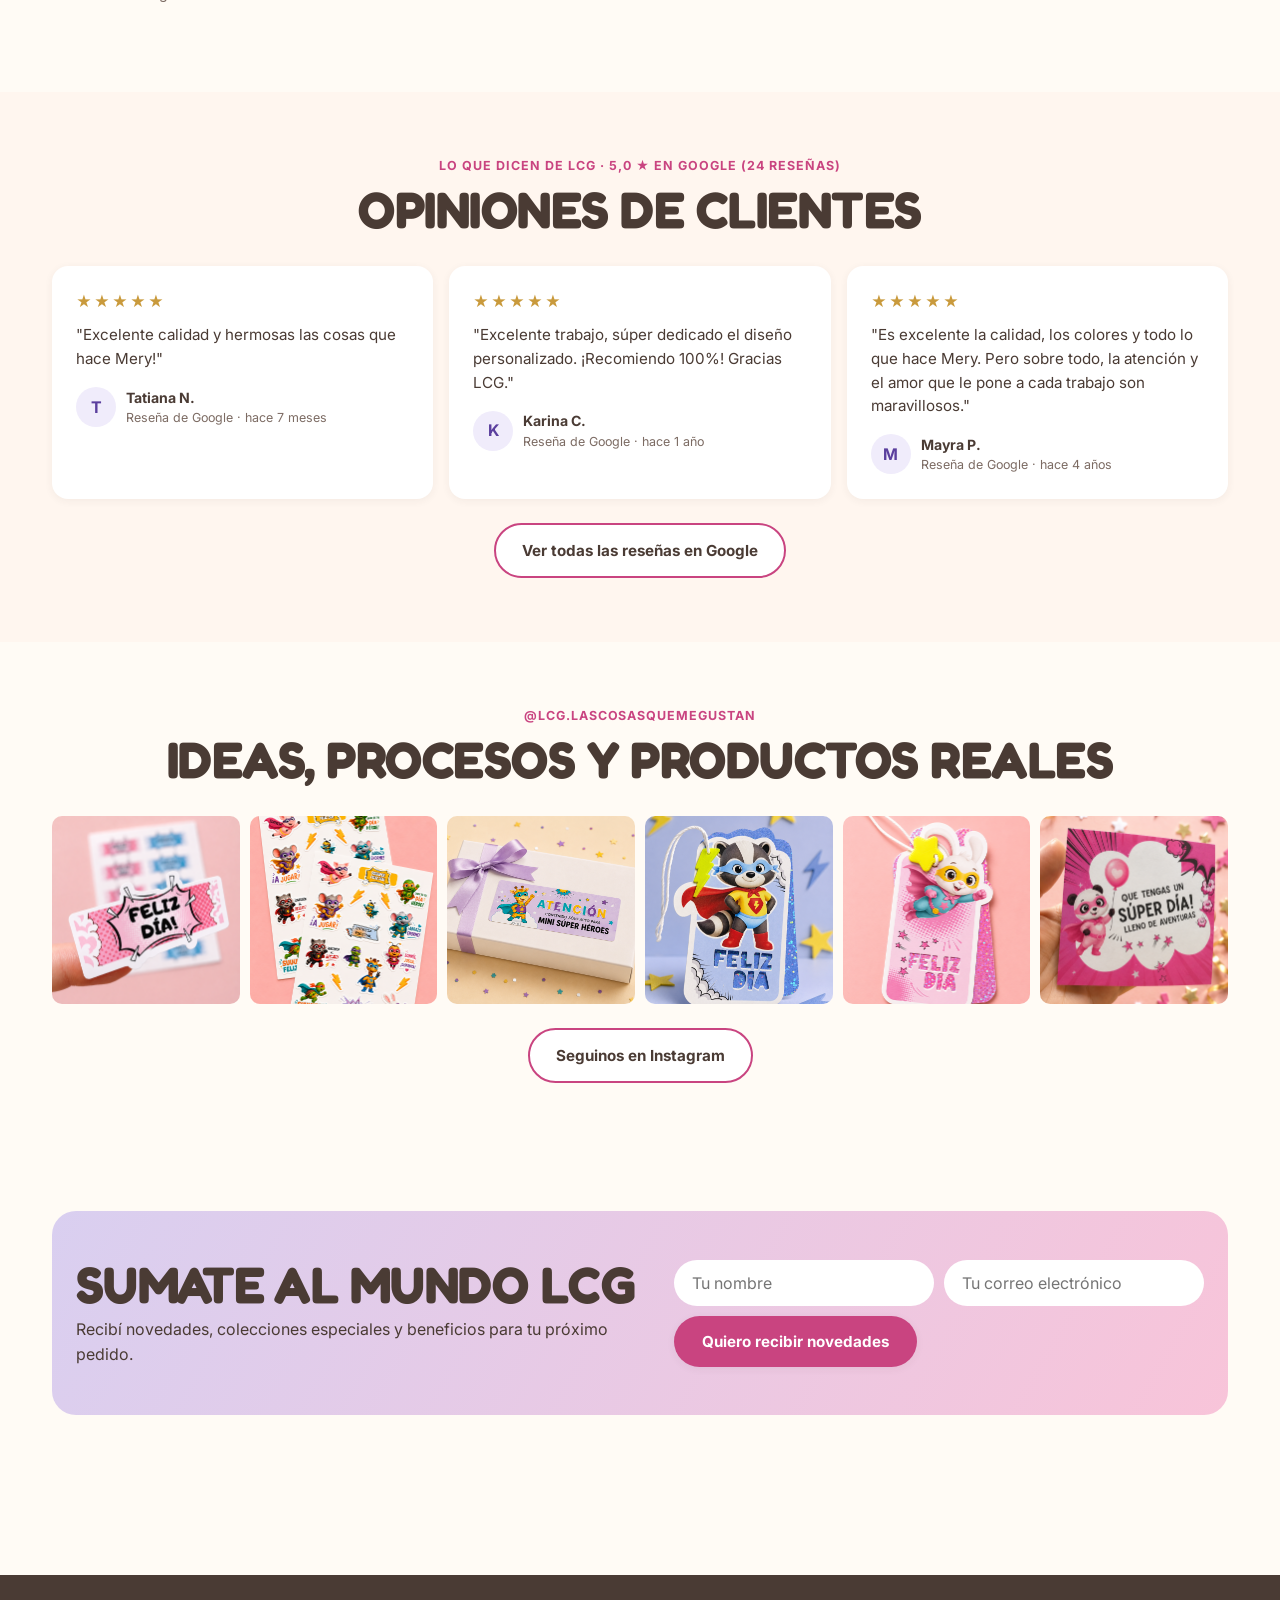
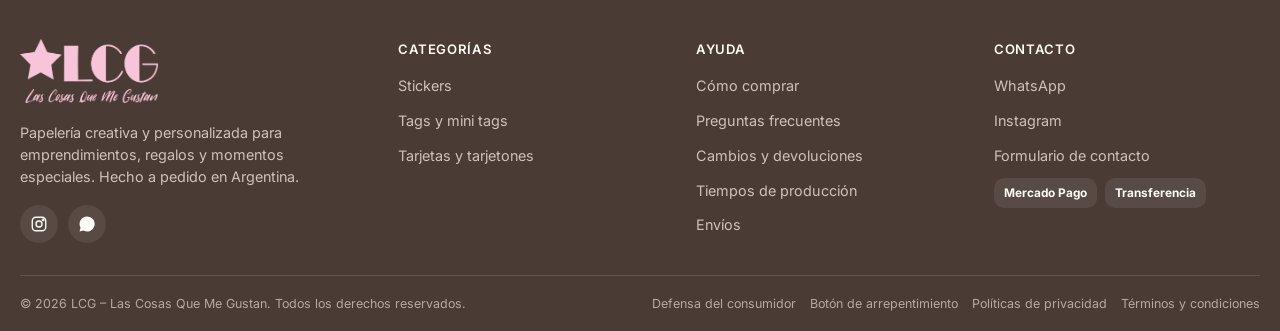
==== commit e3354abb: "Quitar la opción de pago con tarjeta del sitio Se mantiene Mercado Pago pero sin mencionar tarjetas " ====
--- a/index.html
+++ b/index.html
@@ -396,7 +396,6 @@
       <div class="footer-payments">
         <span class="pay-chip">Mercado Pago</span>
         <span class="pay-chip">Transferencia</span>
-        <span class="pay-chip">Tarjetas</span>
       </div>
     </div>
   </div>
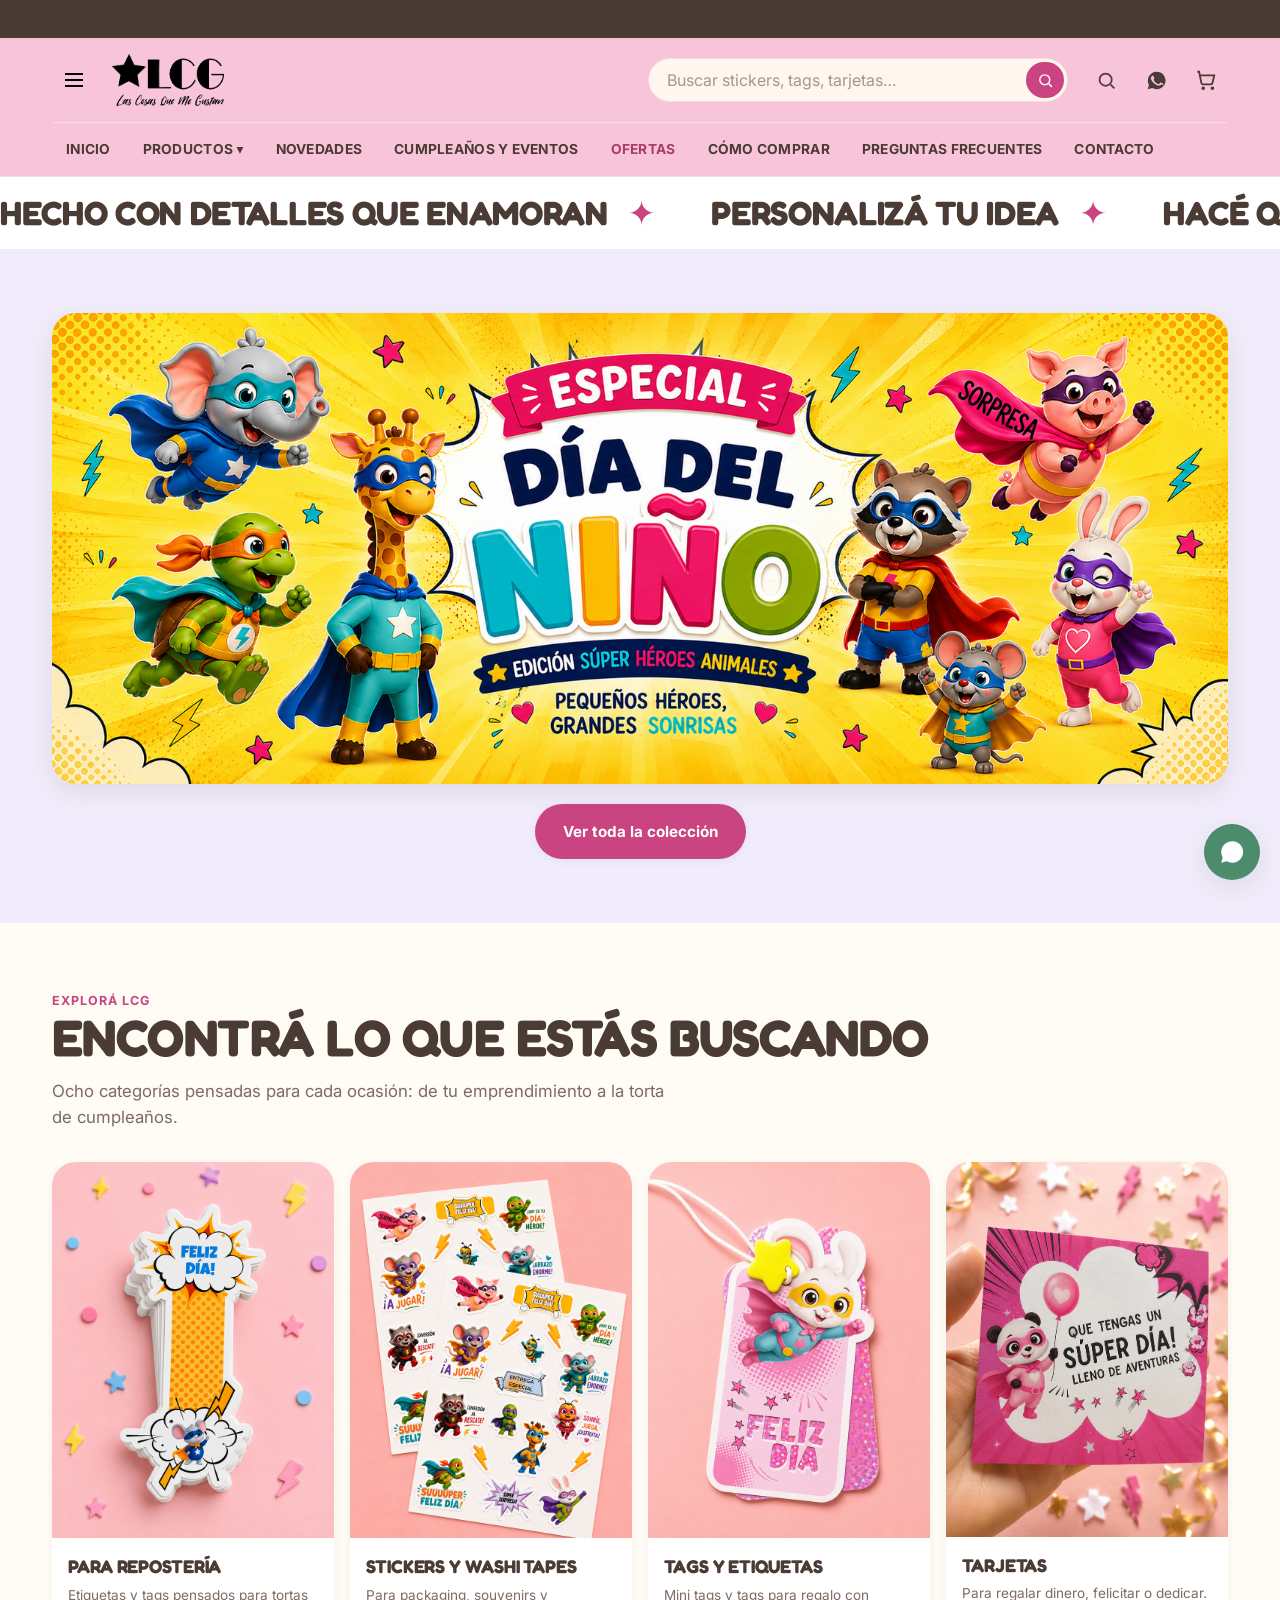
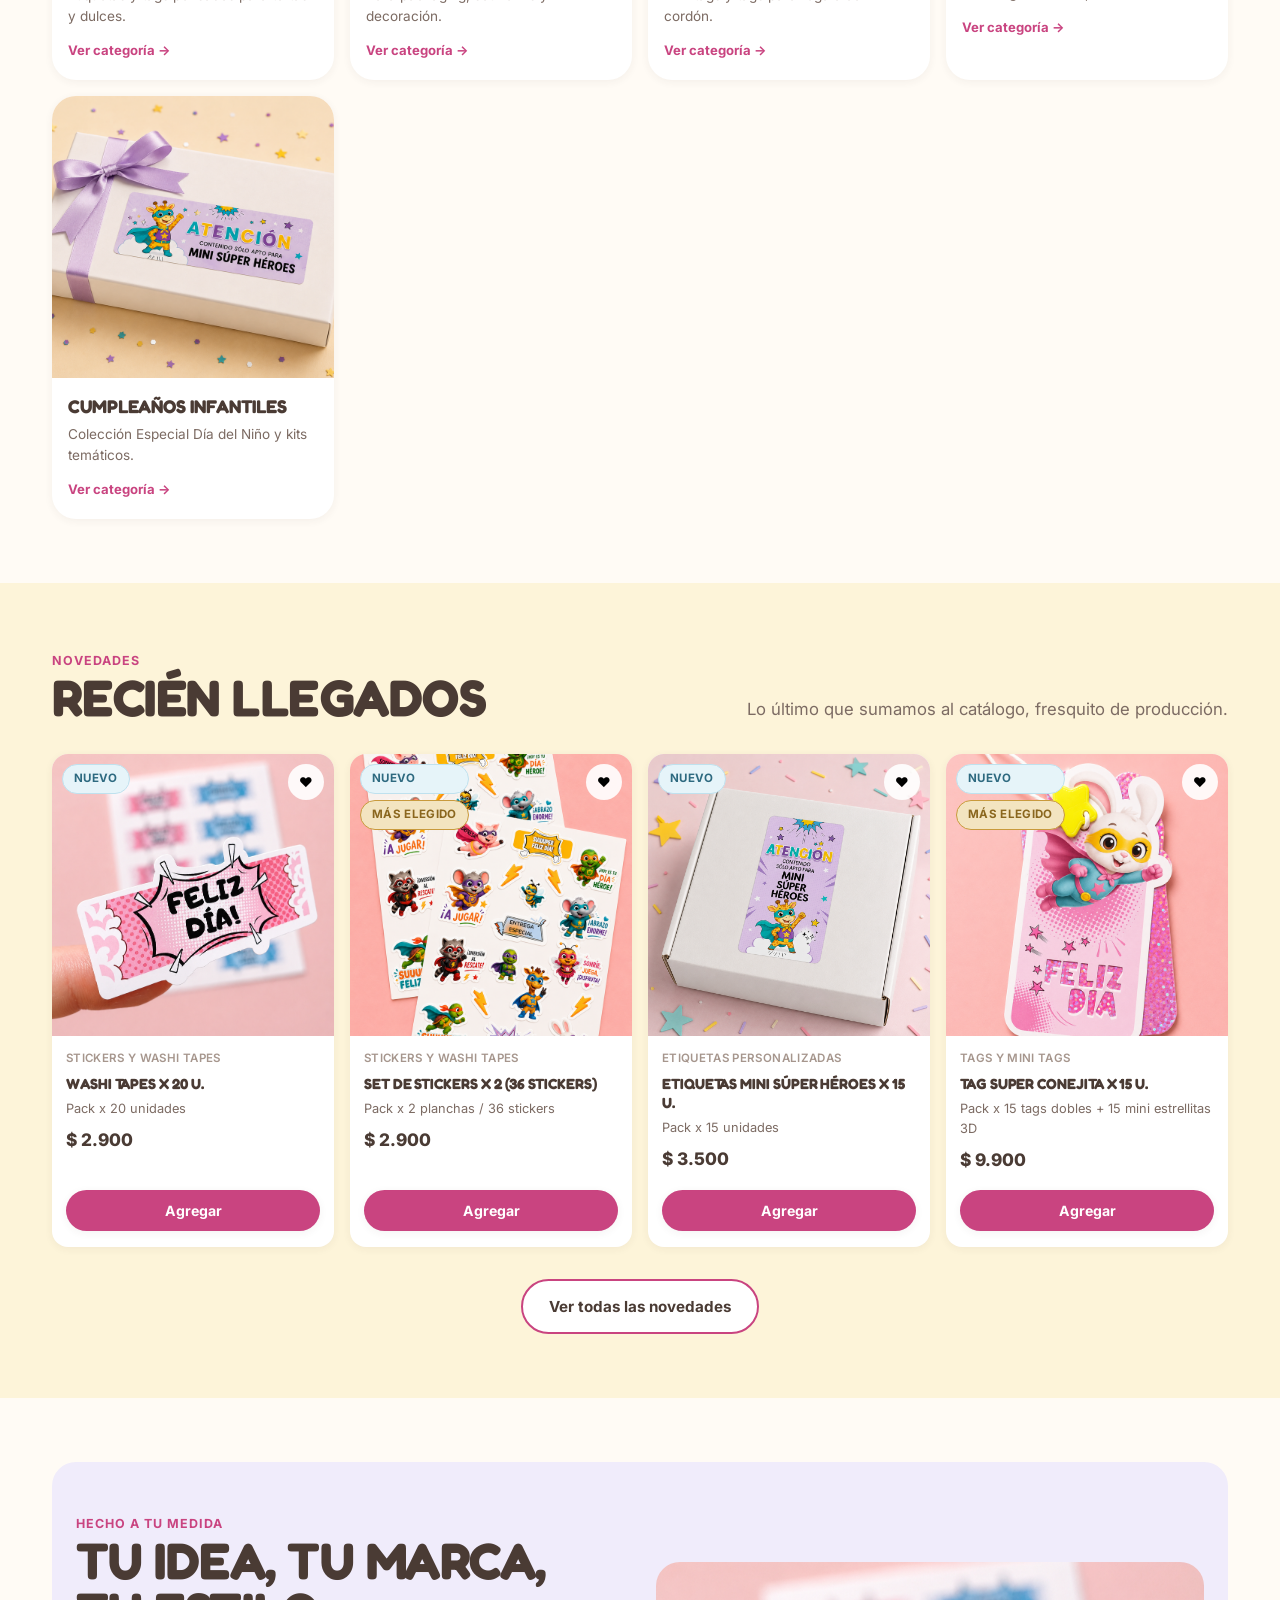
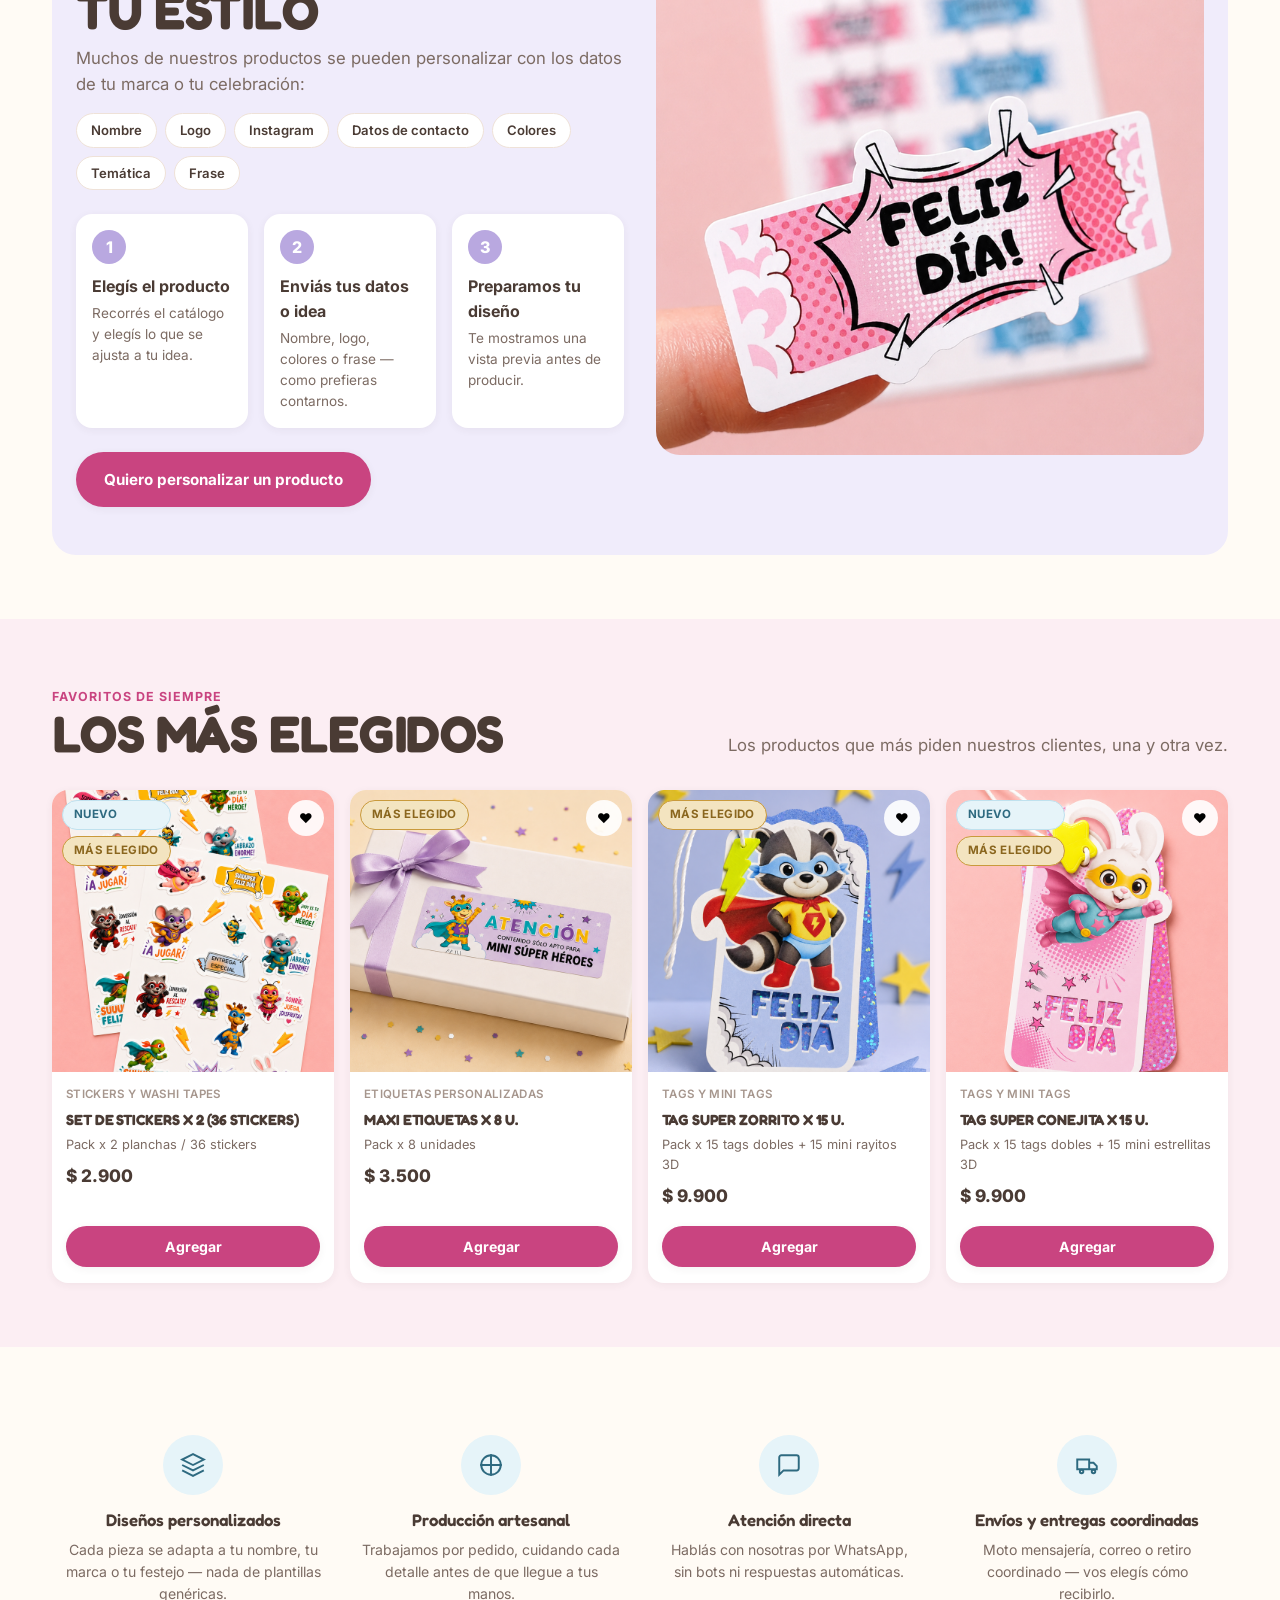
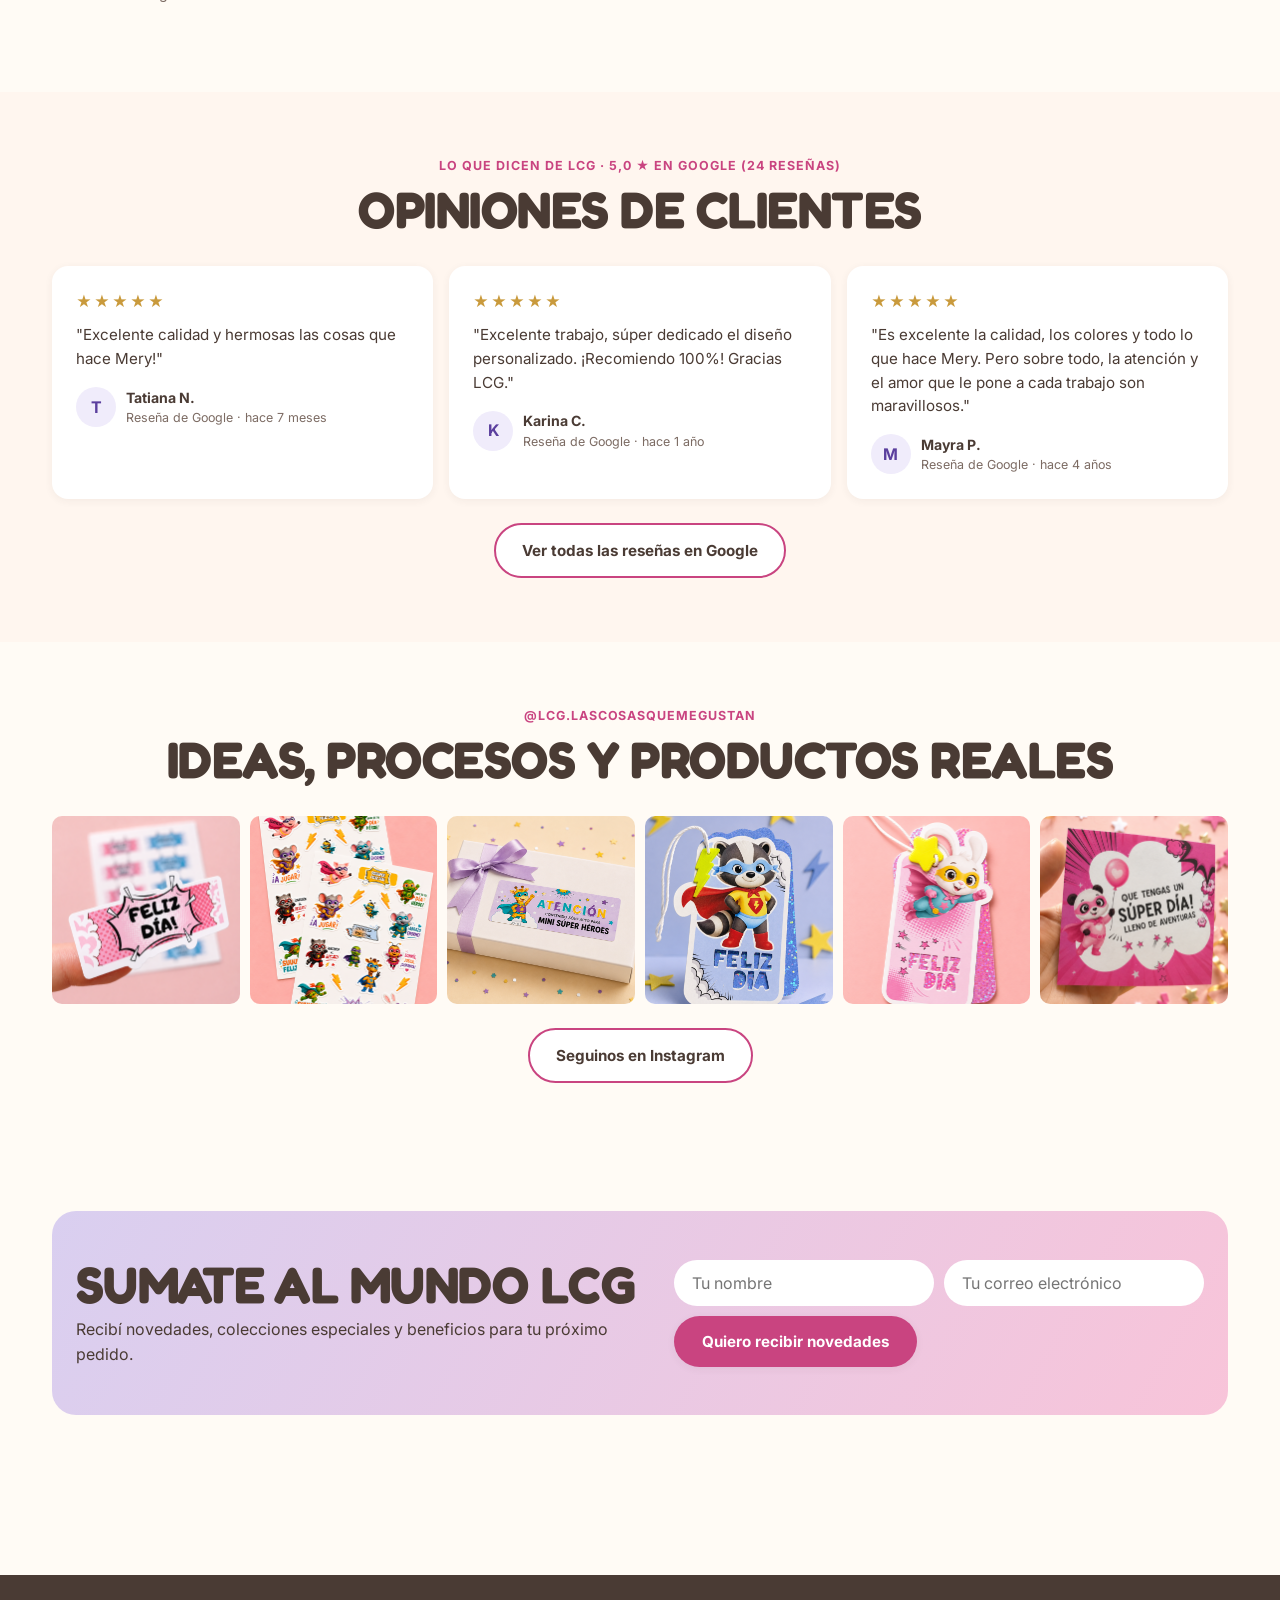
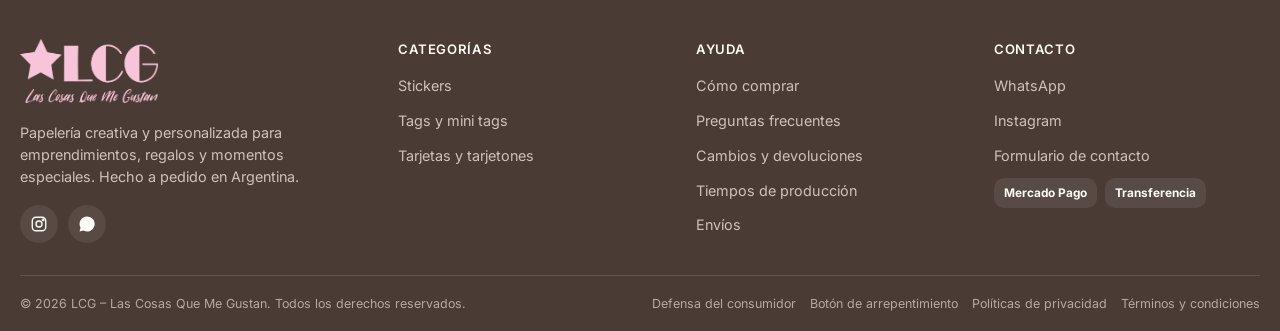
==== commit c6816bc0: "Preloader animado: la pantalla se pinta de rosa de abajo hacia arriba con el logo en el centro En lu" ====
--- a/index.html
+++ b/index.html
@@ -41,6 +41,10 @@
 </script>
 </head>
 <body>
+<div class="page-preloader" data-page-preloader aria-hidden="true">
+  <div class="page-preloader__fill"></div>
+  <img class="page-preloader__logo" src="assets/logo-lcg.png" alt="">
+</div>
 <a href="#main" class="skip-link">Saltar al contenido principal</a>
 
 <!-- ================= BARRA SUPERIOR DE BENEFICIOS ================= -->
--- a/css/styles.css
+++ b/css/styles.css
@@ -169,6 +169,32 @@
 .badge-offer{ background: var(--pink-soft); color: #A83E63; border-color: var(--pink); }
 
 /* ==========================================================================
+   Preloader de carga
+   ========================================================================== */
+.page-preloader{
+  position: fixed; inset: 0; z-index: 10000;
+  display: flex; align-items: center; justify-content: center;
+  overflow: hidden;
+}
+.page-preloader__fill{
+  position: absolute; inset: 0; background: var(--pink-strong);
+  transform: translateY(100%);
+  animation: page-preloader-fill .7s cubic-bezier(.65,0,.35,1) forwards;
+}
+.page-preloader__logo{
+  position: relative; width: 140px; max-width: 40vw; height: auto; opacity: 0;
+  animation: page-preloader-logo .5s ease .5s forwards;
+}
+@keyframes page-preloader-fill{ to{ transform: translateY(0); } }
+@keyframes page-preloader-logo{ to{ opacity: 1; } }
+.page-preloader.is-hiding{ transition: opacity .45s ease; opacity: 0; }
+.page-preloader.is-hidden{ display: none; }
+@media (prefers-reduced-motion: reduce){
+  .page-preloader__fill{ animation: none; transform: translateY(0); }
+  .page-preloader__logo{ animation: none; opacity: 1; }
+}
+
+/* ==========================================================================
    Barra superior de beneficios
    ========================================================================== */
 .topbar{
@@ -241,7 +267,6 @@
   font-size: 0.65rem; font-weight: 700; min-width: 17px; height: 17px; border-radius: var(--r-full);
   display: flex; align-items: center; justify-content: center; padding: 0 3px;
 }
-.icon-btn--whatsapp{ color: #4C8C6B; }
 
 .header-search-mobile{ padding: 0 0 14px; display: block; }
 @media (min-width: 900px){ .header-search-mobile{ display: none; } }
@@ -501,6 +526,7 @@
    Footer
    ========================================================================== */
 .site-footer{ background: var(--text); color: var(--bg); margin-top: var(--space-9); }
+@media (max-width: 767px){ .site-footer .container{ padding-left: 28px; padding-right: 28px; } }
 .footer-top{ padding: var(--space-8) 0 var(--space-6); display: grid; gap: var(--space-6); grid-template-columns: minmax(0,1fr); }
 @media (min-width: 780px){ .footer-top{ grid-template-columns: 1.3fr minmax(0,1fr) minmax(0,1fr) minmax(0,1fr); } }
 .footer-brand .logo{ color: var(--bg); }
@@ -669,8 +695,9 @@
 .cart-item__remove{ font-size: .78rem; color: var(--error); background: none; border: none; padding: 0; text-decoration: underline; margin-top: 6px; }
 .cart-empty{ text-align: center; padding: var(--space-7) var(--space-4); color: var(--text-soft); }
 .cart-drawer__foot{ border-top: 1px solid var(--border); padding: 16px 20px 20px; display: flex; flex-direction: column; gap: 10px; }
-.cart-coupon{ display: flex; gap: 8px; }
-.cart-coupon input{ flex: 1; border: 1.5px solid var(--border); border-radius: var(--r-full); padding: 9px 14px; }
+.cart-coupon{ display: flex; flex-wrap: wrap; gap: 8px; }
+.cart-coupon input{ flex: 1 1 120px; min-width: 0; border: 1.5px solid var(--border); border-radius: var(--r-full); padding: 9px 14px; }
+.cart-coupon button{ flex-shrink: 0; }
 .cart-summary-row{ display: flex; justify-content: space-between; font-size: .9rem; }
 .cart-summary-row.total{ font-weight: 800; font-size: 1.05rem; padding-top: 8px; border-top: 1px dashed var(--border); }
 
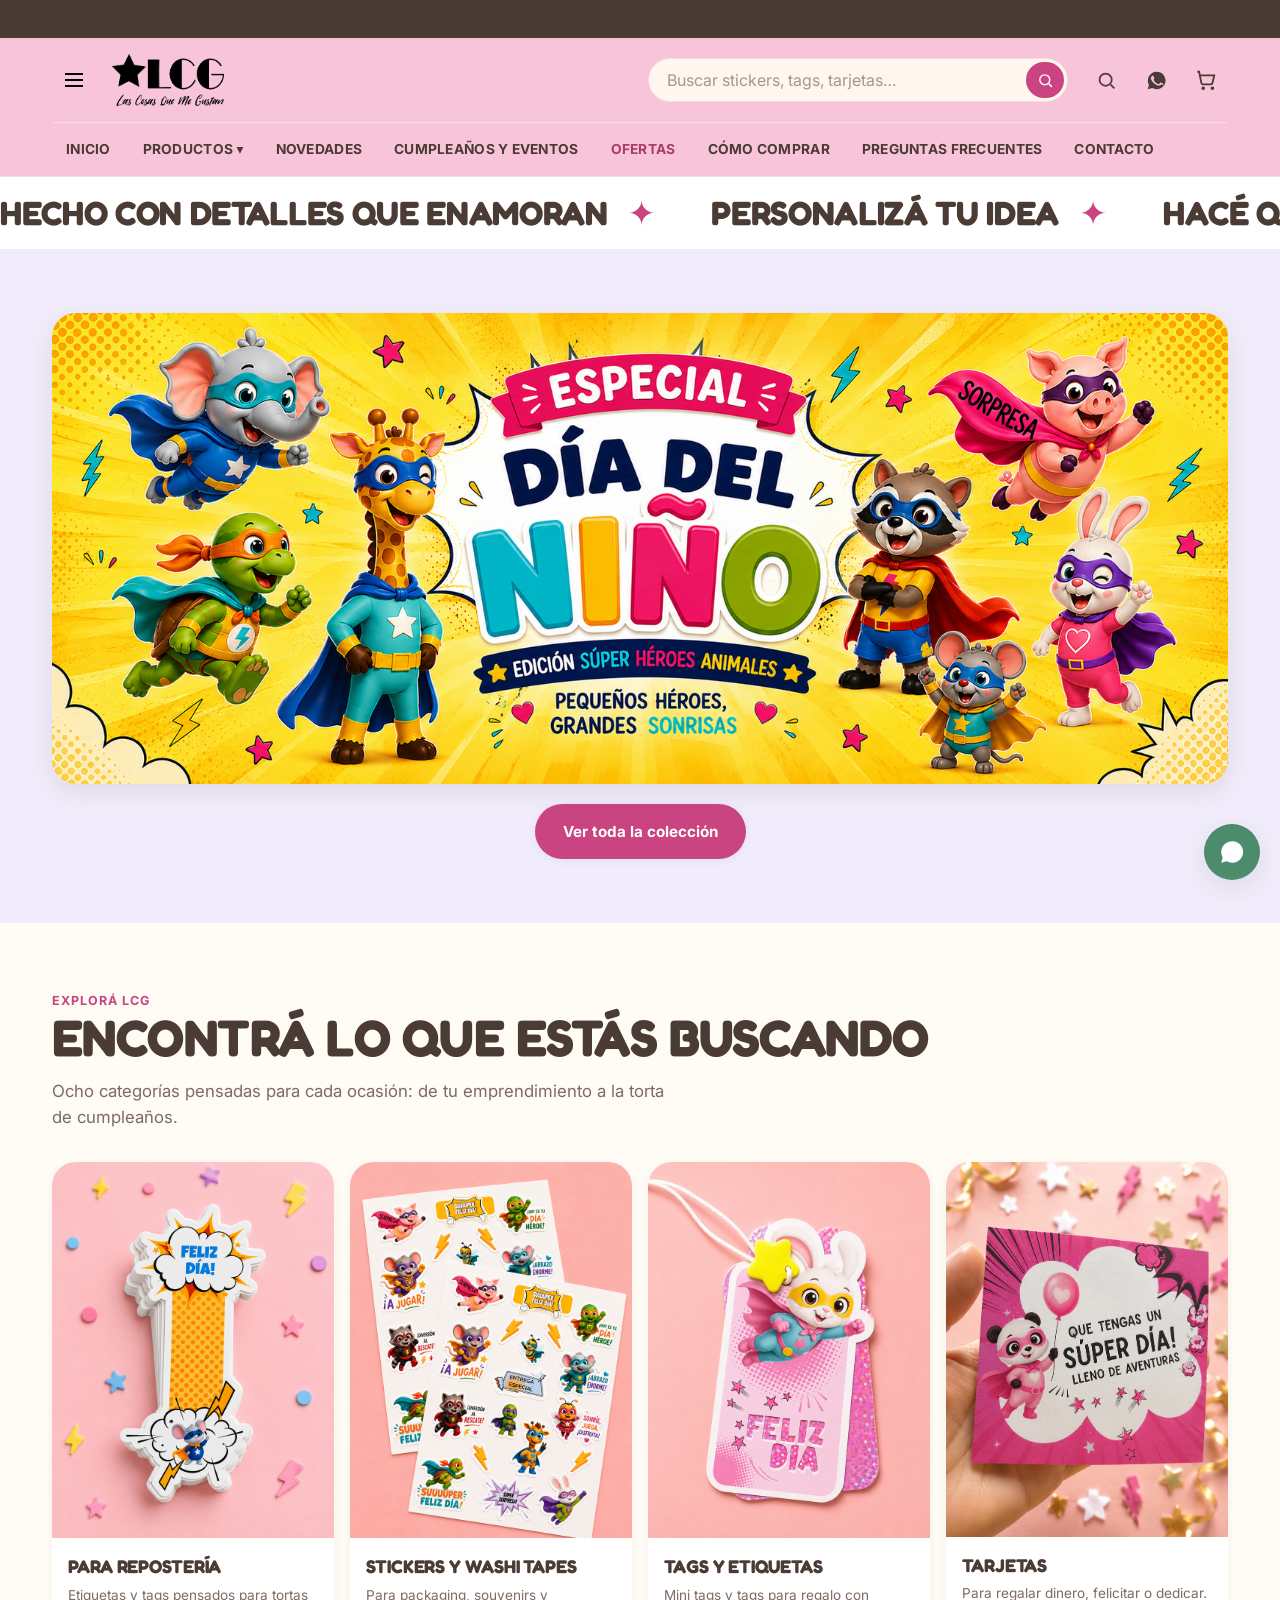
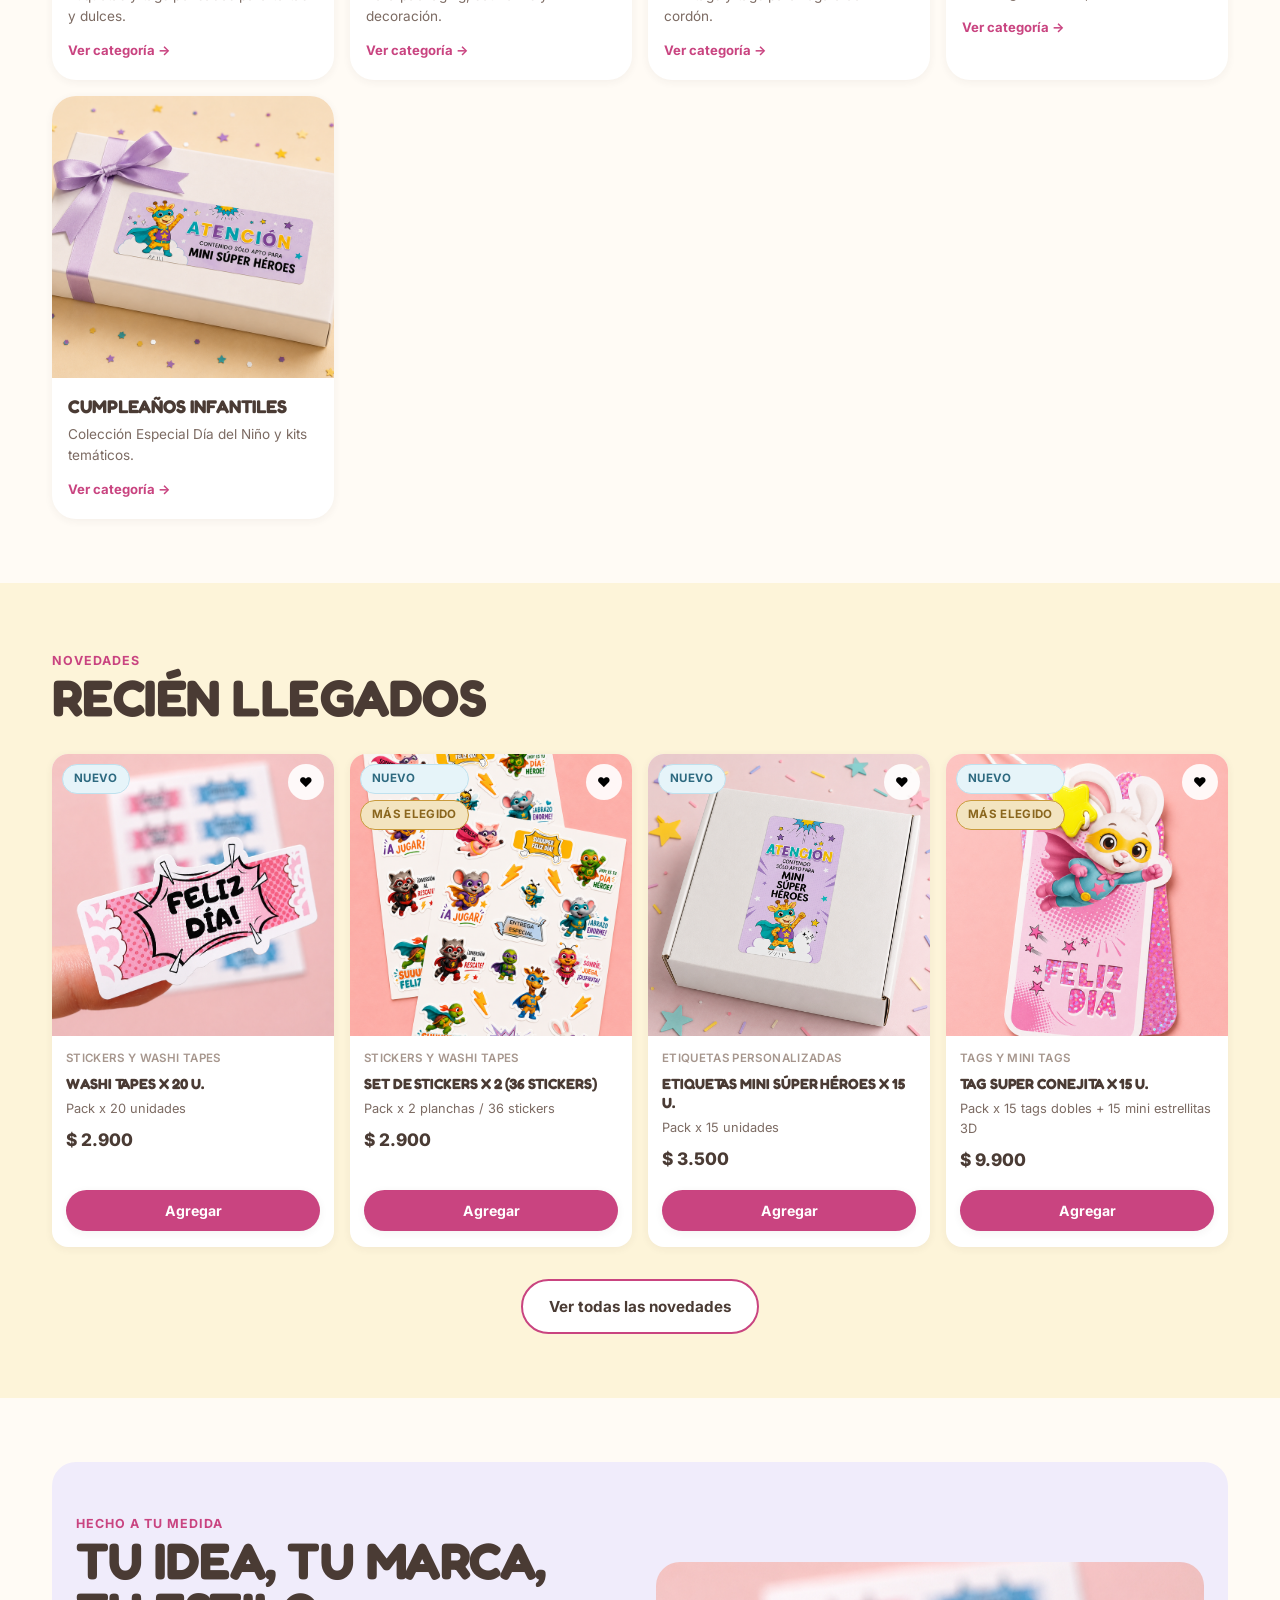
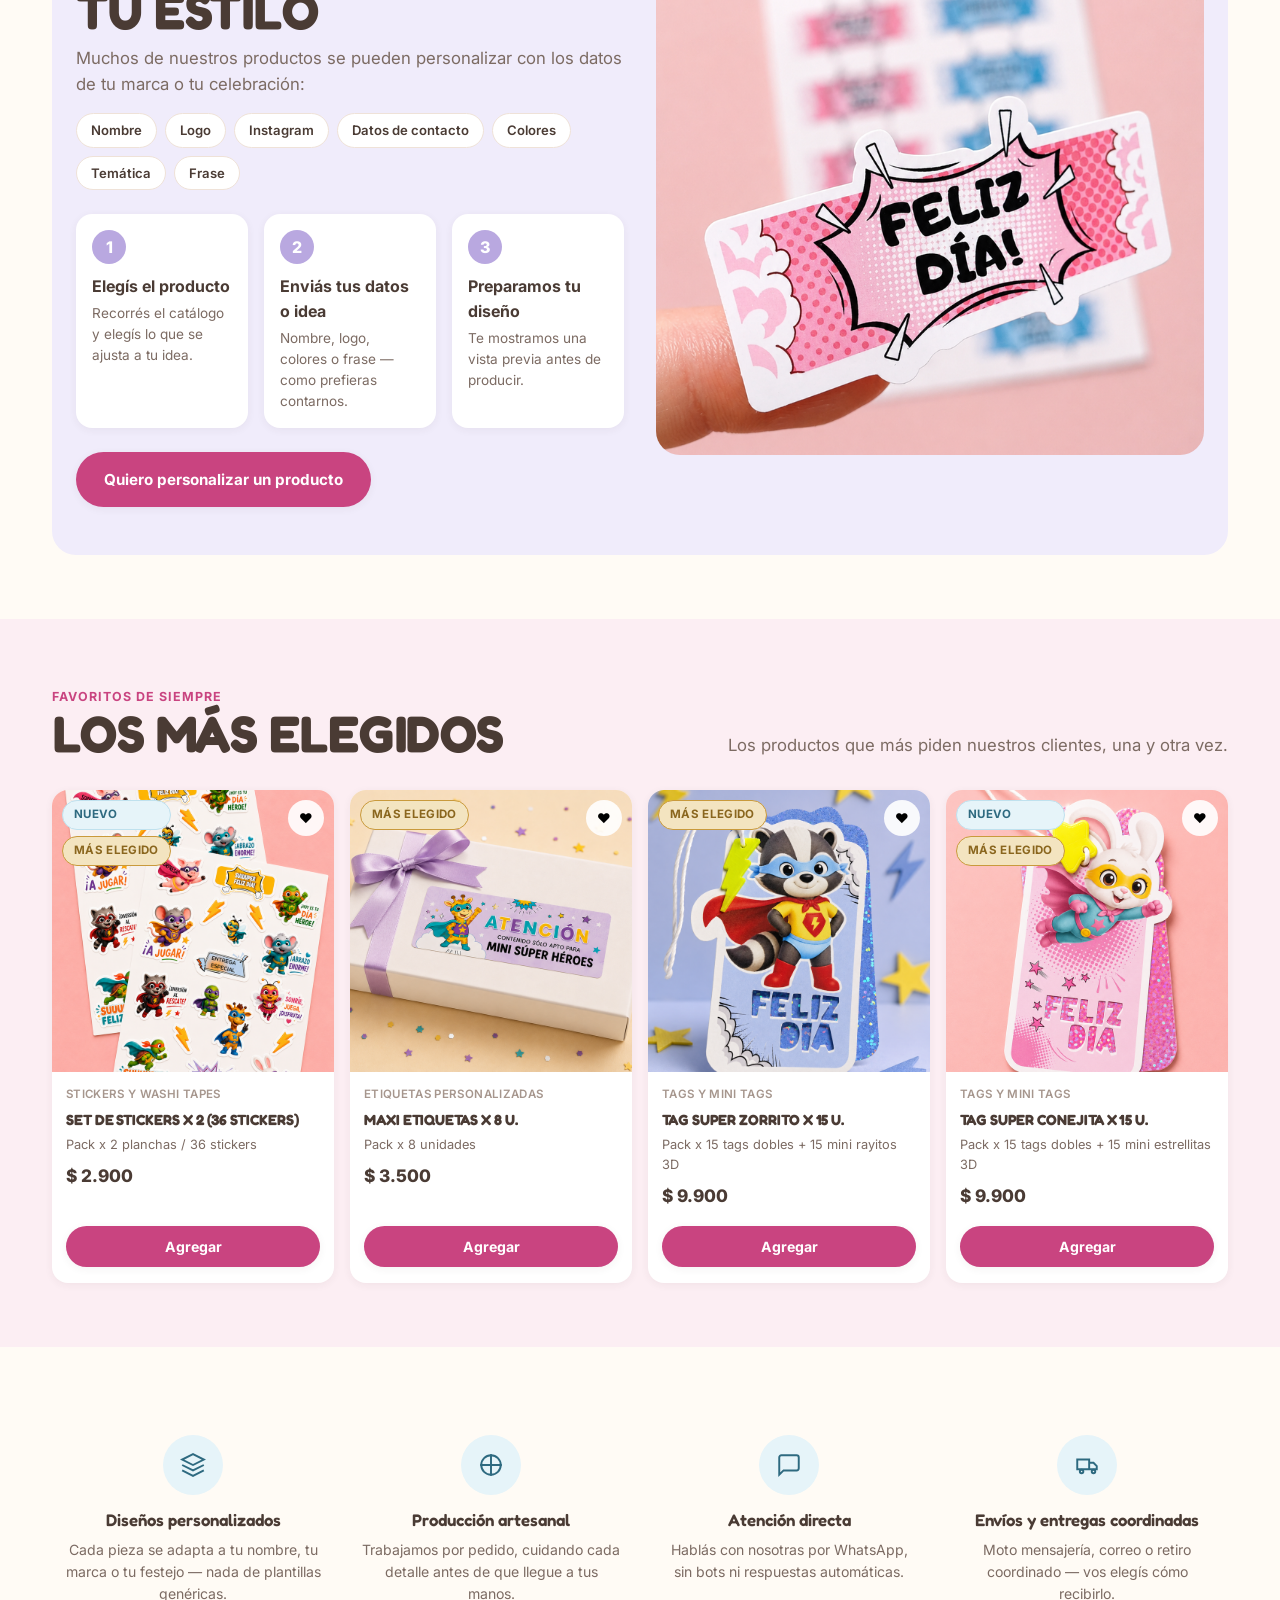
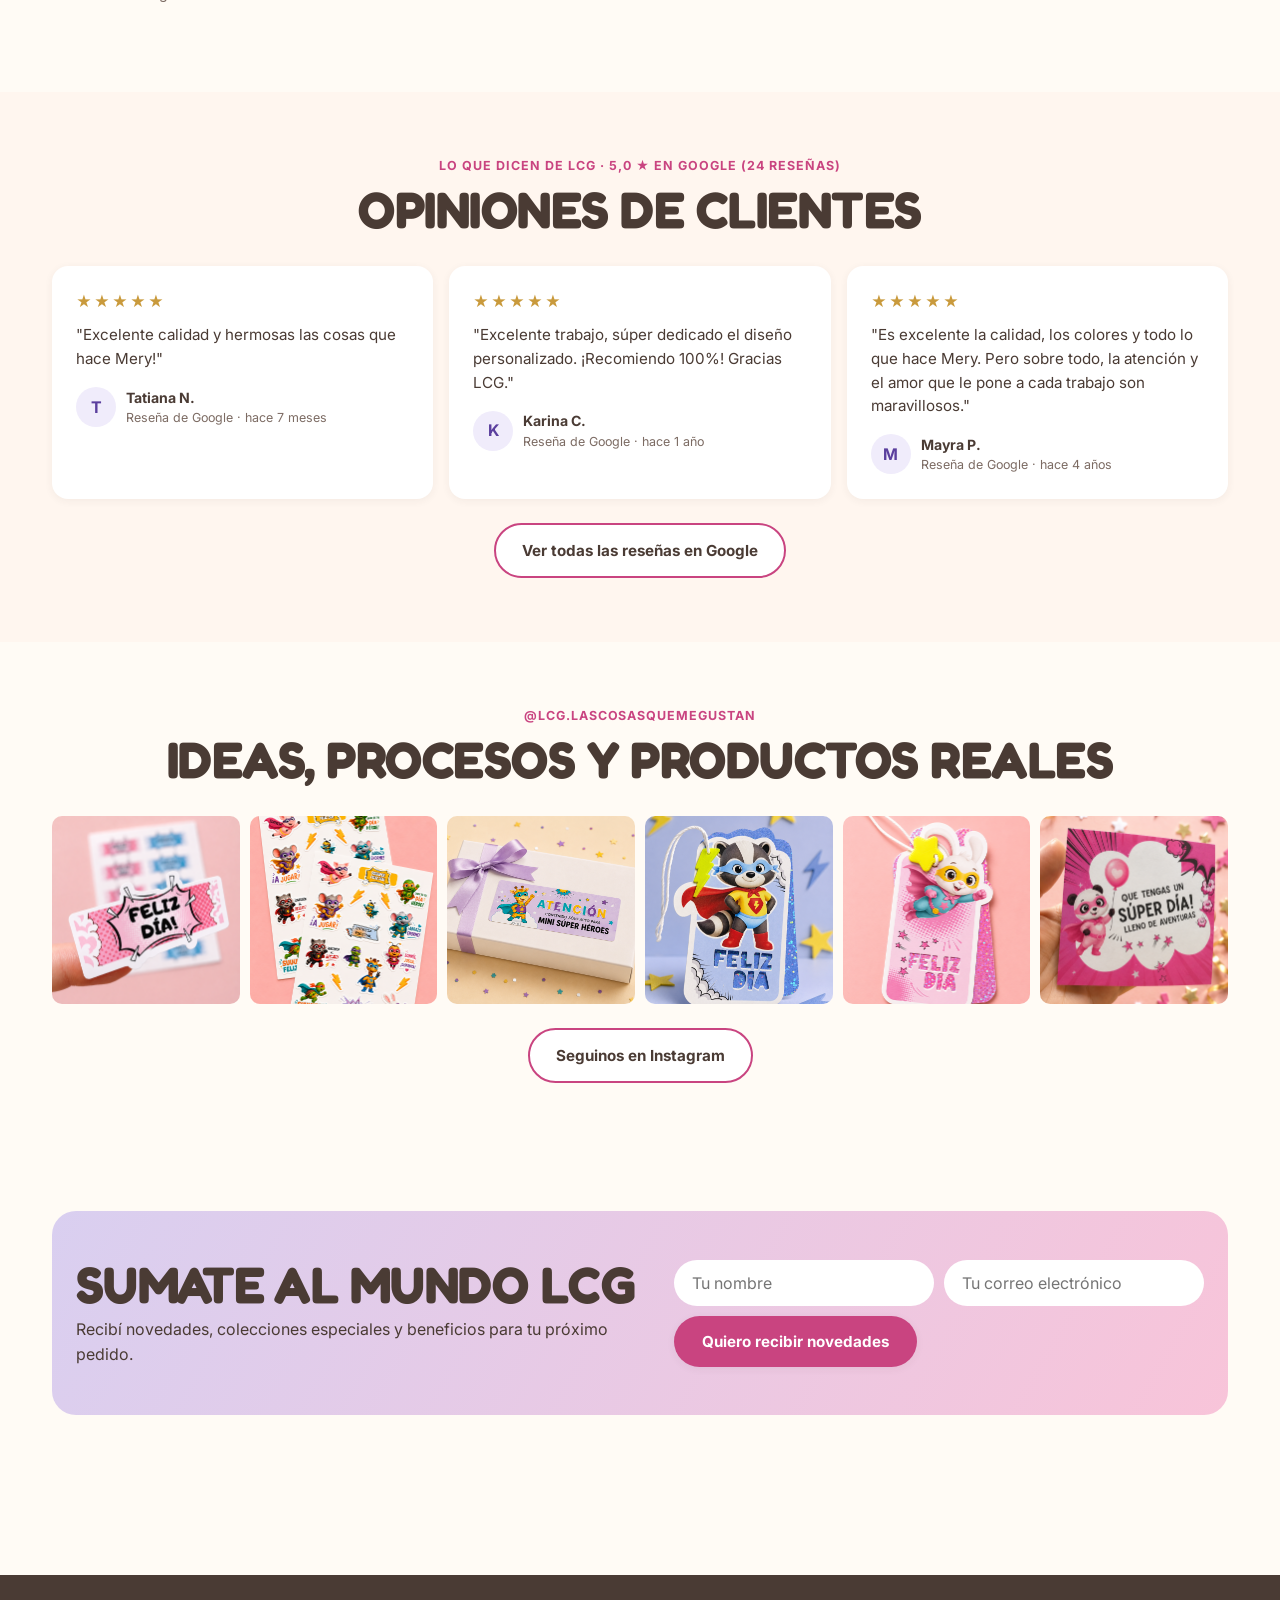
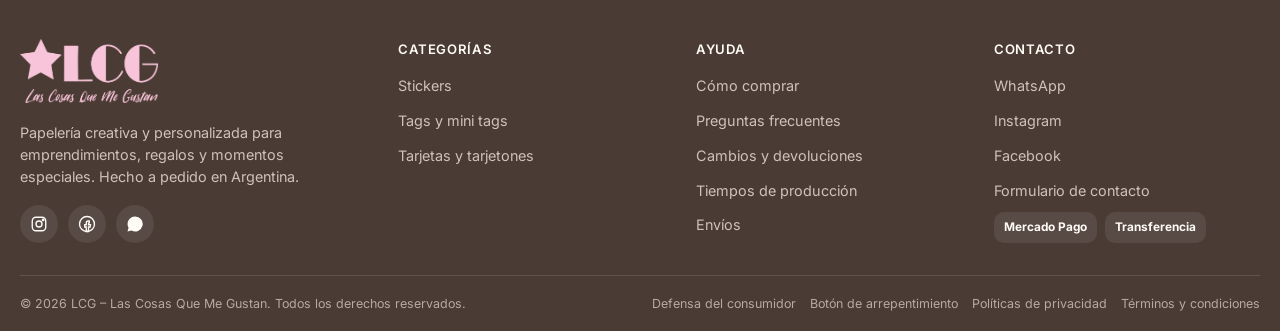
==== commit 13adb8cb: "Agregar enlace a Facebook y quitar bajada de 'Recién llegados' - Se agrega https://www.facebook.com/" ====
--- a/index.html
+++ b/index.html
@@ -22,7 +22,7 @@
   "@type": "Organization",
   "name": "LCG – Las Cosas Que Me Gustan",
   "url": "https://www.lascosasquemegustan.com.ar/",
-  "sameAs": ["https://www.instagram.com/lcg.lascosasquemegustan/"],
+  "sameAs": ["https://www.instagram.com/lcg.lascosasquemegustan/", "https://www.facebook.com/LCG.lascosasquemegustan/"],
   "areaServed": "AR"
 }
 </script>
@@ -202,7 +202,6 @@
           <span class="eyebrow">Novedades</span>
           <h2 class="section-title">Recién llegados</h2>
         </div>
-        <p class="section-sub">Lo último que sumamos al catálogo, fresquito de producción.</p>
       </div>
       <div class="product-grid" data-newest-grid></div>
       <div class="text-center" style="margin-top:32px;"><a href="categoria.html?filter=nuevo" class="btn btn-secondary">Ver todas las novedades</a></div>
@@ -366,6 +365,9 @@
       <div class="footer-social">
         <a href="https://www.instagram.com/lcg.lascosasquemegustan/" target="_blank" rel="noopener" aria-label="Instagram de LCG">
           <svg width="18" height="18" viewBox="0 0 24 24" fill="none" stroke="currentColor" stroke-width="1.8"><rect x="3" y="3" width="18" height="18" rx="5"/><circle cx="12" cy="12" r="4"/><circle cx="17.5" cy="6.5" r="1"/></svg>
+        </a>
+        <a href="https://www.facebook.com/LCG.lascosasquemegustan/" target="_blank" rel="noopener" aria-label="Facebook de LCG">
+          <svg width="18" height="18" viewBox="0 0 24 24" fill="none" stroke="currentColor" stroke-width="1.8"><circle cx="12" cy="12" r="10"/><path d="M15 8h-1.5A2.5 2.5 0 0 0 11 10.5V13H9v3h2v6h3v-6h2.2l.5-3H14v-2a.5.5 0 0 1 .5-.5H15z"/></svg>
         </a>
         <a href="https://wa.me/5491156983539" target="_blank" rel="noopener" aria-label="WhatsApp de LCG">
           <svg width="18" height="18" viewBox="0 0 24 24" fill="currentColor"><path d="M12 2a10 10 0 0 0-8.6 15L2 22l5.2-1.4A10 10 0 1 0 12 2z"/></svg>
@@ -395,6 +397,7 @@
       <ul>
         <li><a href="https://wa.me/5491156983539" target="_blank" rel="noopener">WhatsApp</a></li>
         <li><a href="https://www.instagram.com/lcg.lascosasquemegustan/" target="_blank" rel="noopener">Instagram</a></li>
+        <li><a href="https://www.facebook.com/LCG.lascosasquemegustan/" target="_blank" rel="noopener">Facebook</a></li>
         <li><a href="contacto.html">Formulario de contacto</a></li>
       </ul>
       <div class="footer-payments">
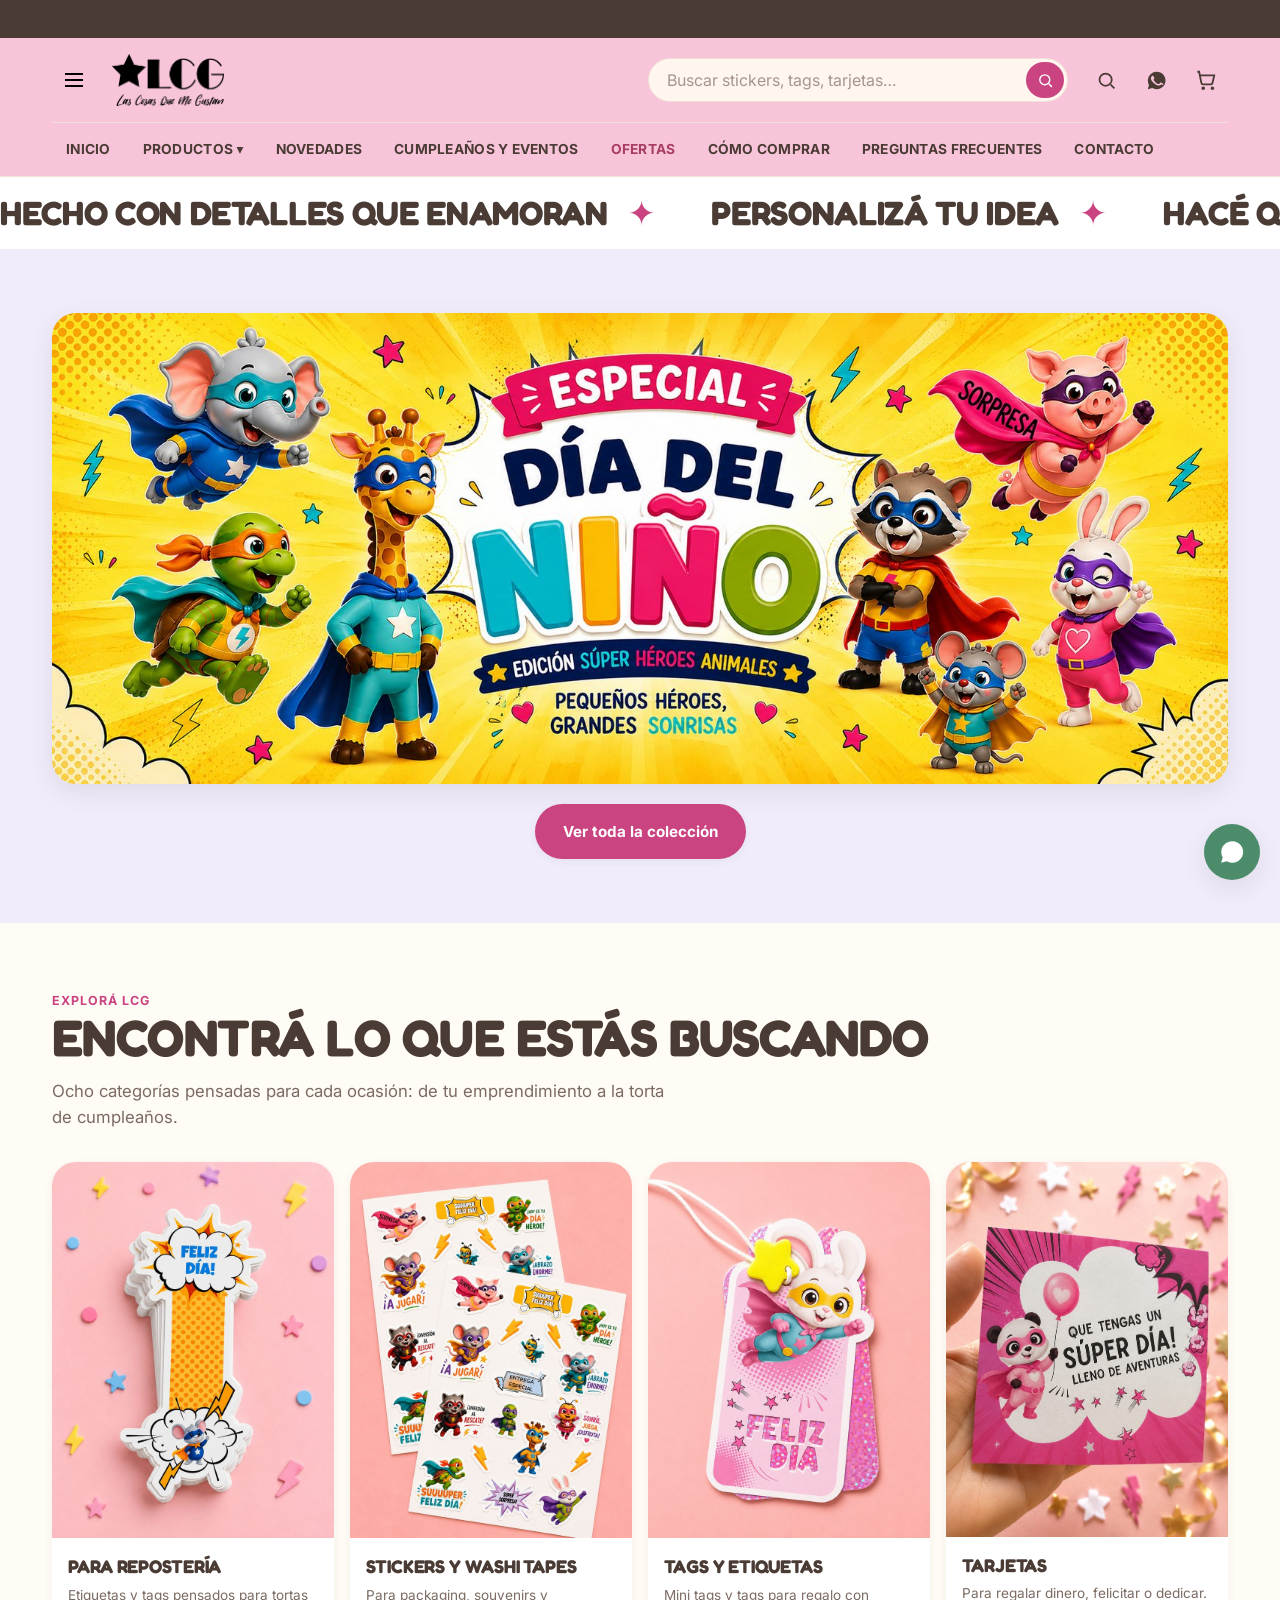
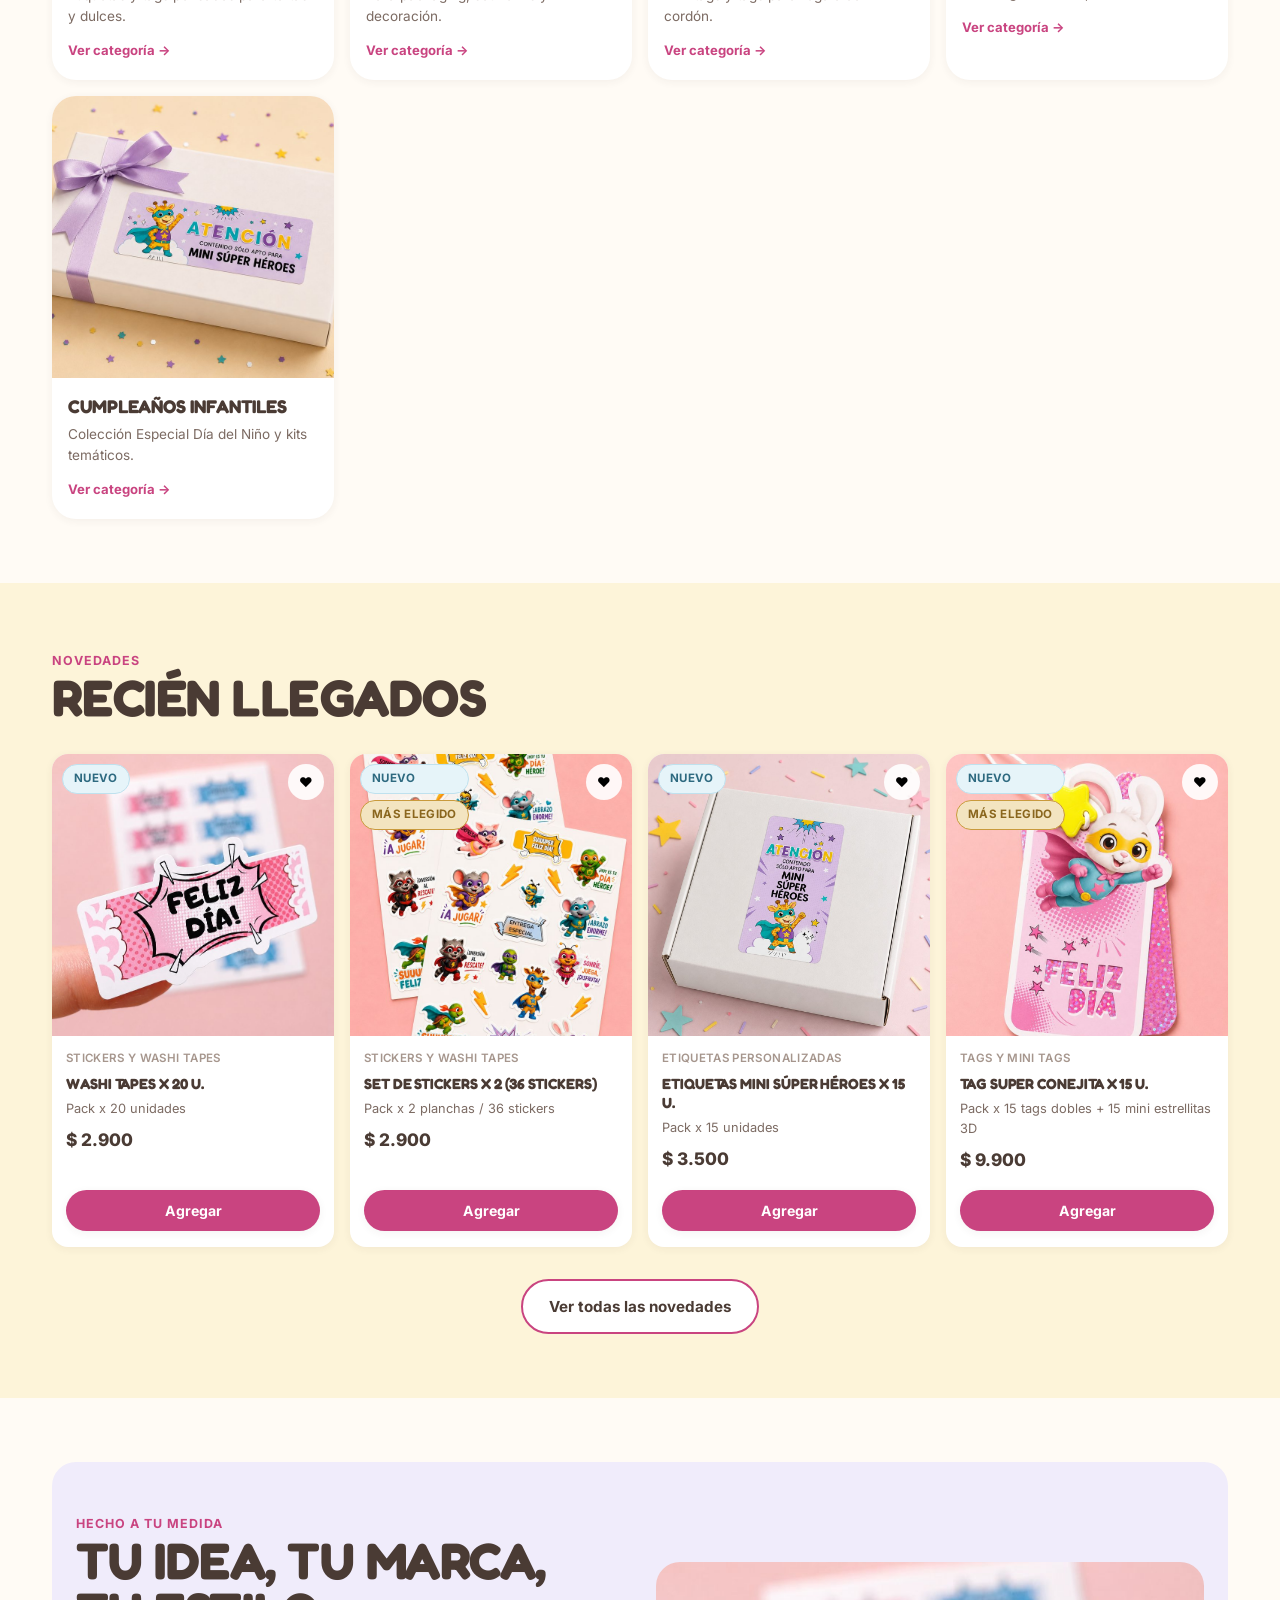
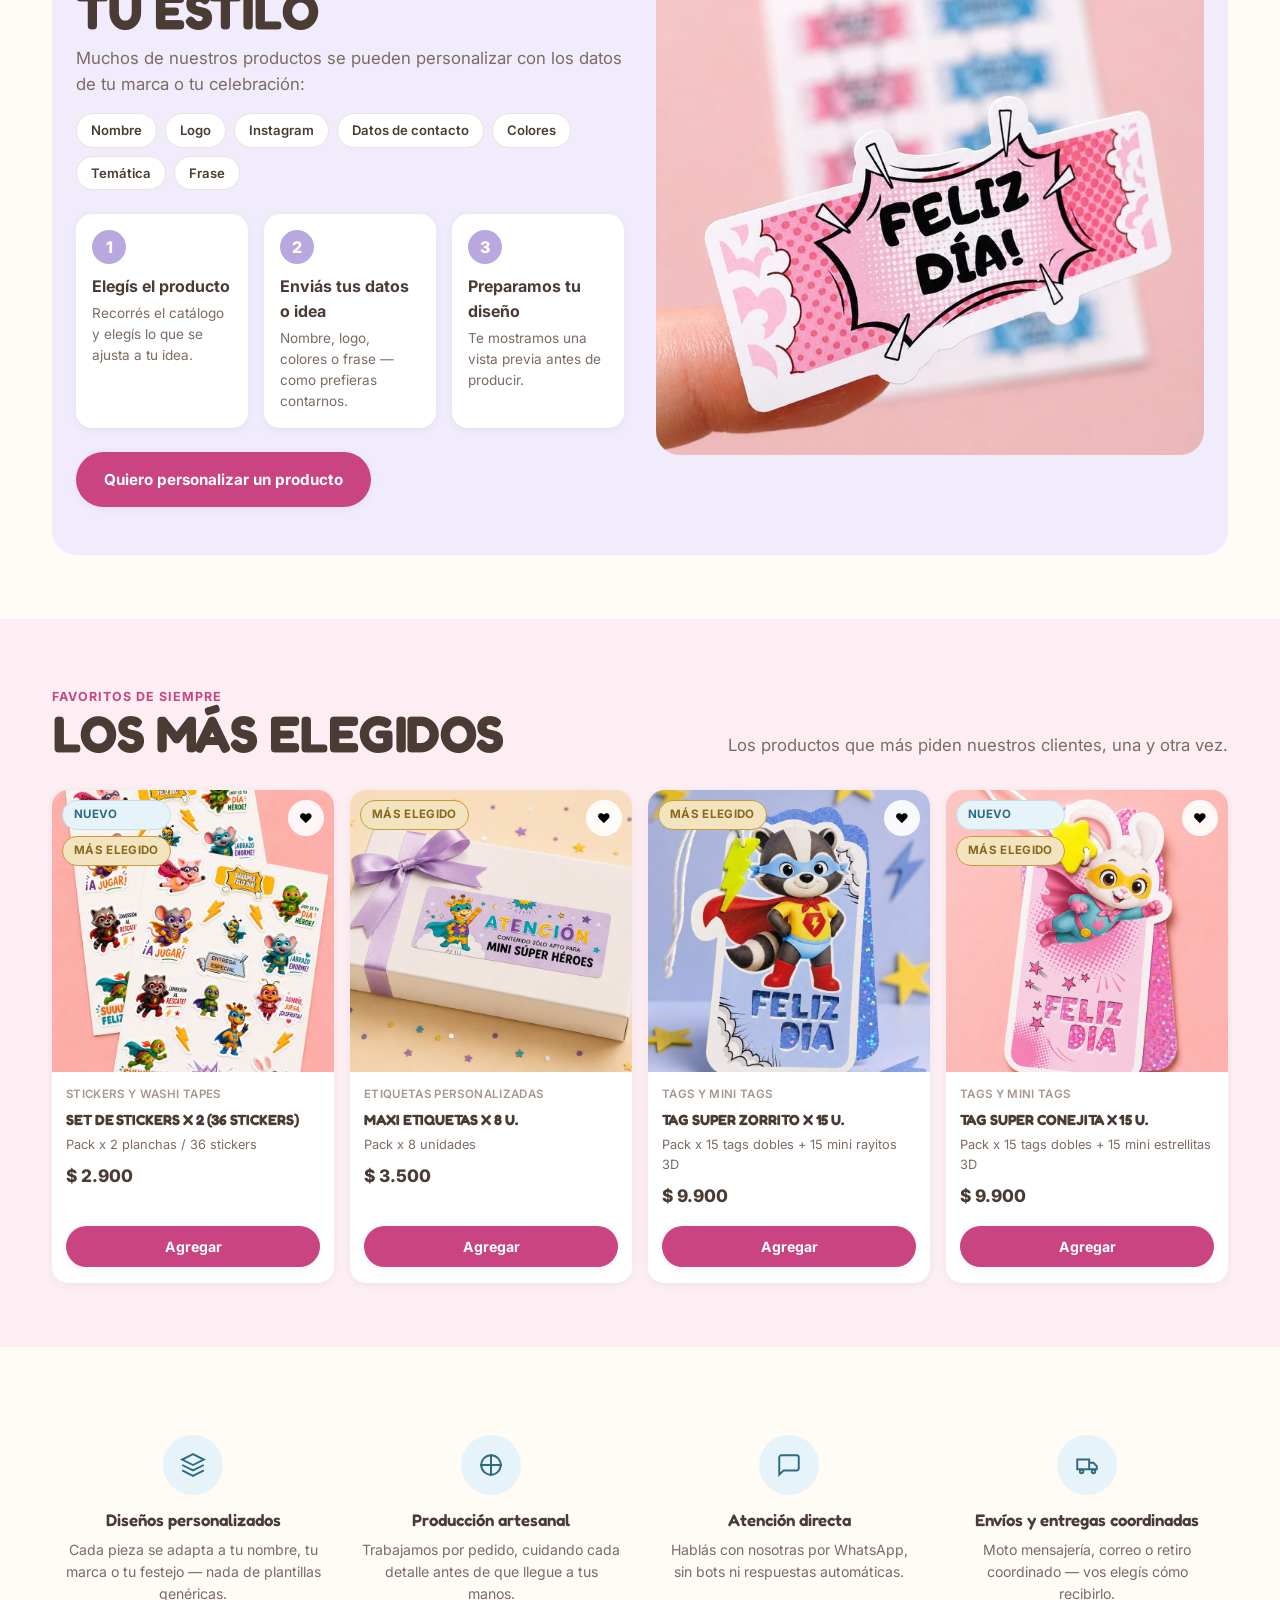
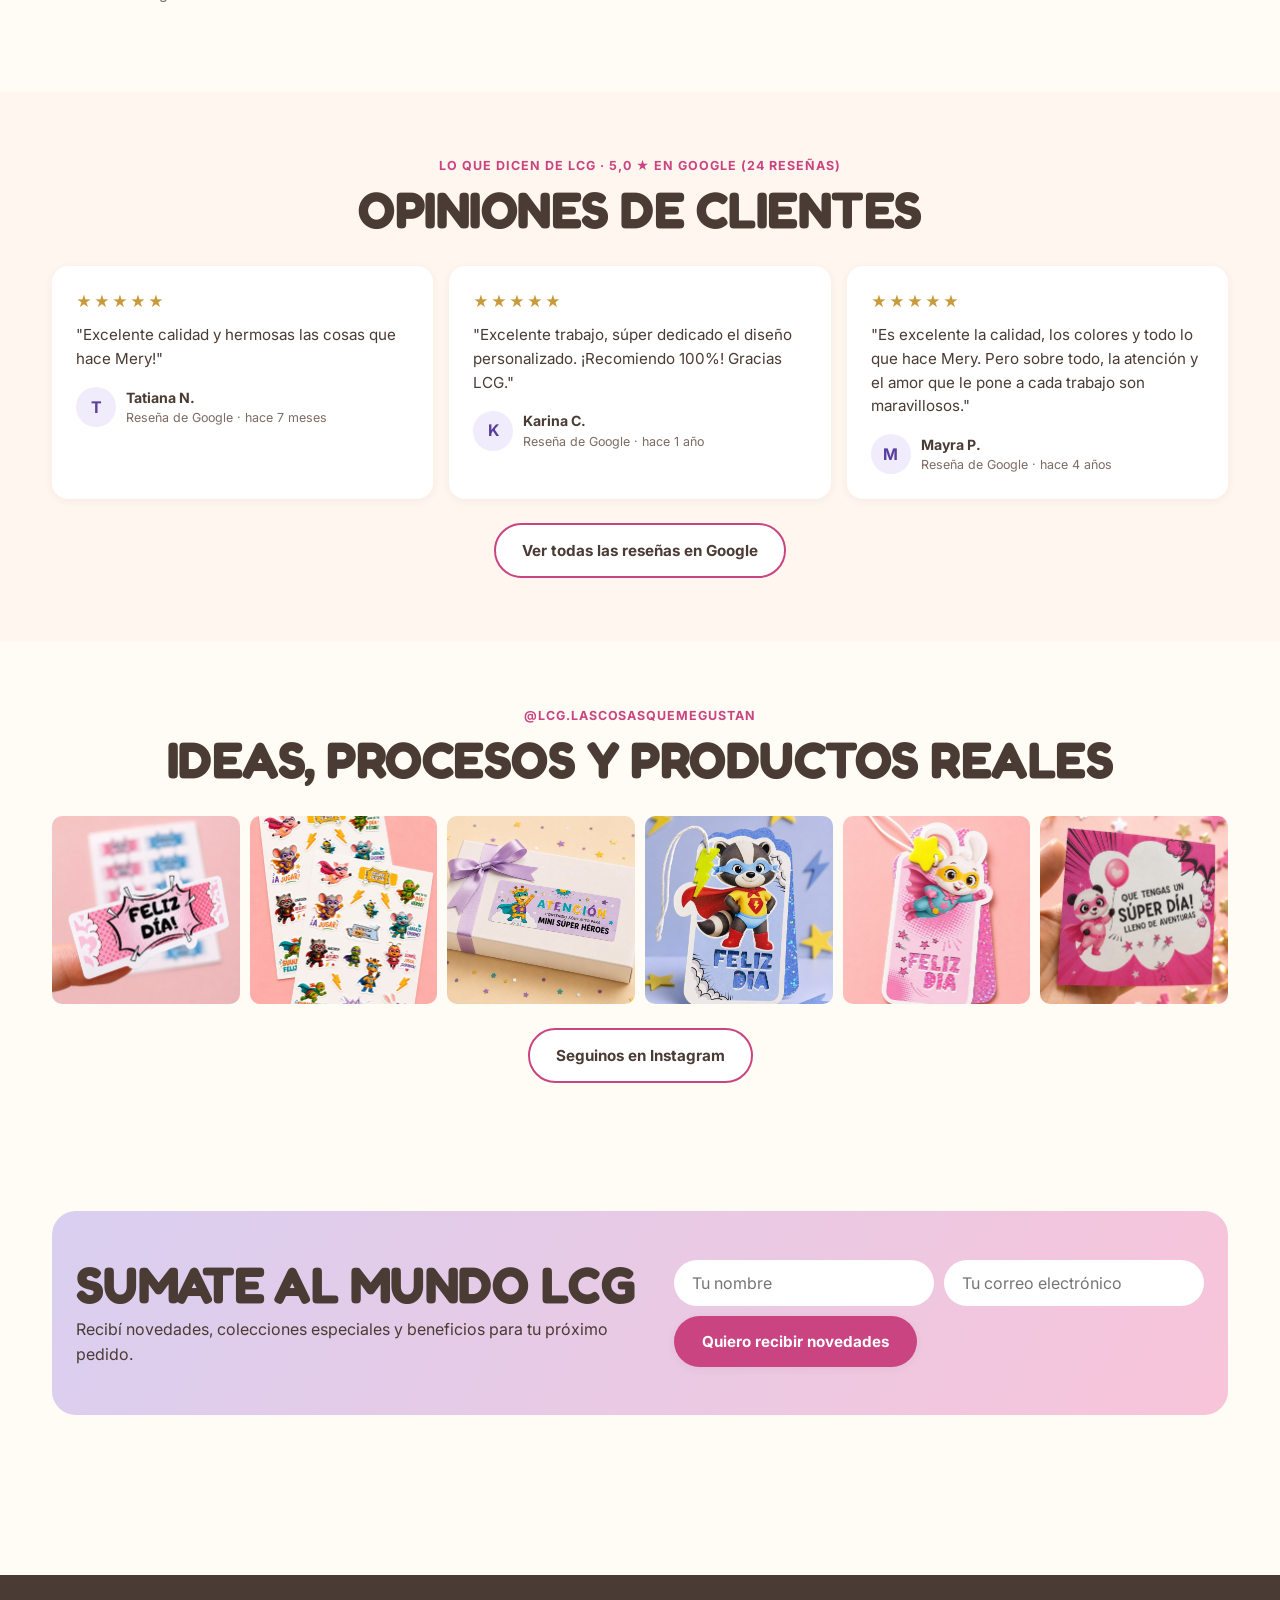
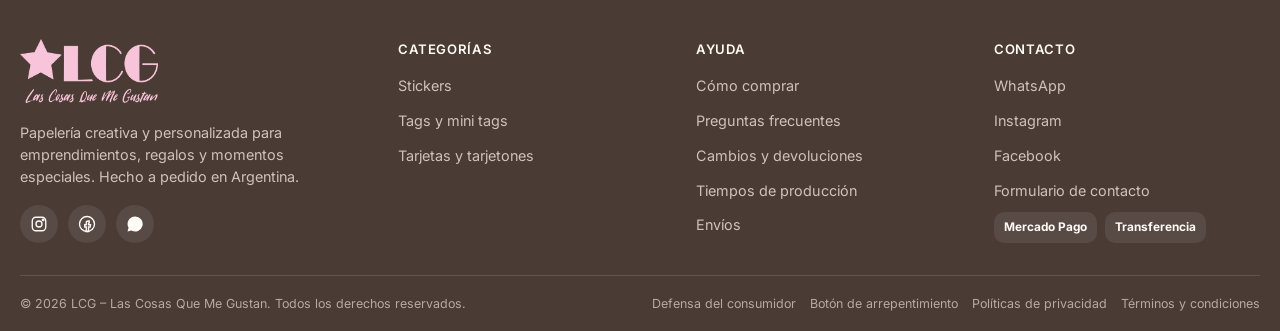
==== commit 738ef65d: "Auditoría SEO adicional: rendimiento de imágenes, metadatos y contenido Hallazgos propios más allá d" ====
--- a/index.html
+++ b/index.html
@@ -4,13 +4,21 @@
 <meta charset="UTF-8">
 <meta name="viewport" content="width=device-width, initial-scale=1.0">
 <title>LCG – Las Cosas Que Me Gustan | Papelería creativa personalizada</title>
-<meta name="description" content="Papelería creativa y personalizada para emprendimientos, cumpleaños y momentos especiales: stickers, tags, tarjetas, toppers y etiquetas hechos a pedido en Argentina.">
+<meta name="description" content="Papelería creativa y personalizada para emprendimientos, cumpleaños y momentos especiales: stickers, tags, tarjetas y etiquetas hechos a pedido en Argentina.">
 <link rel="canonical" href="https://www.lascosasquemegustan.com.ar/">
 <meta property="og:type" content="website">
+<meta property="og:site_name" content="LCG – Las Cosas Que Me Gustan">
 <meta property="og:title" content="LCG – Las Cosas Que Me Gustan | Papelería creativa personalizada">
-<meta property="og:description" content="Pequeños detalles que hacen especial tu marca y cada celebración. Stickers, tags, tarjetas, toppers y papelería para emprendimientos.">
+<meta property="og:description" content="Pequeños detalles que hacen especial tu marca y cada celebración. Stickers, tags, tarjetas, etiquetas y papelería para emprendimientos.">
 <meta property="og:url" content="https://www.lascosasquemegustan.com.ar/">
+<meta property="og:image" content="https://www.lascosasquemegustan.com.ar/assets/og-image.jpg">
+<meta property="og:image:width" content="1200">
+<meta property="og:image:height" content="630">
 <meta property="og:locale" content="es_AR">
+<meta name="twitter:card" content="summary_large_image">
+<meta name="twitter:title" content="LCG – Las Cosas Que Me Gustan | Papelería creativa personalizada">
+<meta name="twitter:description" content="Pequeños detalles que hacen especial tu marca y cada celebración. Stickers, tags, tarjetas, etiquetas y papelería para emprendimientos.">
+<meta name="twitter:image" content="https://www.lascosasquemegustan.com.ar/assets/og-image.jpg">
 <meta name="robots" content="index, follow">
 <link rel="icon" href="assets/favicon-32.png" sizes="32x32" type="image/png">
 <link rel="icon" href="assets/favicon-512.png" sizes="512x512" type="image/png">
@@ -19,10 +27,27 @@
 <script type="application/ld+json">
 {
   "@context": "https://schema.org",
-  "@type": "Organization",
+  "@type": "LocalBusiness",
+  "@id": "https://www.lascosasquemegustan.com.ar/#negocio",
   "name": "LCG – Las Cosas Que Me Gustan",
+  "image": "https://www.lascosasquemegustan.com.ar/assets/og-image.jpg",
   "url": "https://www.lascosasquemegustan.com.ar/",
-  "sameAs": ["https://www.instagram.com/lcg.lascosasquemegustan/", "https://www.facebook.com/LCG.lascosasquemegustan/"],
+  "telephone": "+5491156983539",
+  "priceRange": "$$",
+  "address": {
+    "@type": "PostalAddress",
+    "streetAddress": "Av. Pres. Juan Domingo Perón 5575",
+    "addressLocality": "Villa Libertad",
+    "addressRegion": "Provincia de Buenos Aires",
+    "postalCode": "B1650",
+    "addressCountry": "AR"
+  },
+  "aggregateRating": {
+    "@type": "AggregateRating",
+    "ratingValue": "5.0",
+    "reviewCount": "24"
+  },
+  "sameAs": ["https://www.instagram.com/lcg.lascosasquemegustan/", "https://www.facebook.com/LCG.lascosasquemegustan/", "https://maps.app.goo.gl/7JJyQuPsXPRgoWkB8"],
   "areaServed": "AR"
 }
 </script>
@@ -172,7 +197,7 @@
   <section class="section band-lavender">
     <div class="container">
       <a href="categoria.html?cat=cumpleanos" class="dia-nino-banner">
-        <img src="assets/banner-dia-nino.png" alt="Especial Día del Niño — edición súper héroes animales. Pequeños héroes, grandes sonrisas." loading="lazy">
+        <img src="assets/banner-dia-nino.jpg" alt="Especial Día del Niño — edición súper héroes animales. Pequeños héroes, grandes sonrisas." loading="lazy">
       </a>
       <div class="text-center" style="margin-top:20px;">
         <a href="categoria.html?cat=cumpleanos" class="btn btn-primary">Ver toda la colección</a>
@@ -228,7 +253,7 @@
             <a href="https://wa.me/5491156983539?text=Hola!%20Quiero%20personalizar%20un%20producto" class="btn btn-primary" target="_blank" rel="noopener">Quiero personalizar un producto</a>
           </div>
           <div class="custom-visual">
-            <img src="assets/productos/washi-tapes-1.png" alt="Washi tape personalizado LCG sostenido en la mano" style="width:100%;height:100%;object-fit:cover;">
+            <img src="assets/productos/washi-tapes-1.jpg" alt="Washi tape personalizado LCG sostenido en la mano" style="width:100%;height:100%;object-fit:cover;">
           </div>
         </div>
       </div>
@@ -322,12 +347,12 @@
         <h2 class="section-title">Ideas, procesos y productos reales</h2>
       </div>
       <div class="insta-grid" aria-label="Publicaciones recientes de Instagram">
-        <a class="insta-tile" href="https://www.instagram.com/lcg.lascosasquemegustan/" target="_blank" rel="noopener"><img src="assets/productos/washi-tapes-1.png" alt="Washi Tapes LCG" loading="lazy"></a>
-        <a class="insta-tile" href="https://www.instagram.com/lcg.lascosasquemegustan/" target="_blank" rel="noopener"><img src="assets/productos/stickers-superheroes-1.png" alt="Set de Stickers LCG" loading="lazy"></a>
-        <a class="insta-tile" href="https://www.instagram.com/lcg.lascosasquemegustan/" target="_blank" rel="noopener"><img src="assets/productos/maxi-etiquetas-1.png" alt="Maxi Etiquetas LCG" loading="lazy"></a>
-        <a class="insta-tile" href="https://www.instagram.com/lcg.lascosasquemegustan/" target="_blank" rel="noopener"><img src="assets/productos/tag-zorrito-1.png" alt="Tag Super Zorrito LCG" loading="lazy"></a>
-        <a class="insta-tile" href="https://www.instagram.com/lcg.lascosasquemegustan/" target="_blank" rel="noopener"><img src="assets/productos/tag-conejita-1.png" alt="Tag Super Conejita LCG" loading="lazy"></a>
-        <a class="insta-tile" href="https://www.instagram.com/lcg.lascosasquemegustan/" target="_blank" rel="noopener"><img src="assets/productos/tarjeton-pandita-1.png" alt="Tarjetón Súper Pandita LCG" loading="lazy"></a>
+        <a class="insta-tile" href="https://www.instagram.com/lcg.lascosasquemegustan/" target="_blank" rel="noopener"><img src="assets/productos/washi-tapes-1.jpg" alt="Washi Tapes LCG" loading="lazy"></a>
+        <a class="insta-tile" href="https://www.instagram.com/lcg.lascosasquemegustan/" target="_blank" rel="noopener"><img src="assets/productos/stickers-superheroes-1.jpg" alt="Set de Stickers LCG" loading="lazy"></a>
+        <a class="insta-tile" href="https://www.instagram.com/lcg.lascosasquemegustan/" target="_blank" rel="noopener"><img src="assets/productos/maxi-etiquetas-1.jpg" alt="Maxi Etiquetas LCG" loading="lazy"></a>
+        <a class="insta-tile" href="https://www.instagram.com/lcg.lascosasquemegustan/" target="_blank" rel="noopener"><img src="assets/productos/tag-zorrito-1.jpg" alt="Tag Super Zorrito LCG" loading="lazy"></a>
+        <a class="insta-tile" href="https://www.instagram.com/lcg.lascosasquemegustan/" target="_blank" rel="noopener"><img src="assets/productos/tag-conejita-1.jpg" alt="Tag Super Conejita LCG" loading="lazy"></a>
+        <a class="insta-tile" href="https://www.instagram.com/lcg.lascosasquemegustan/" target="_blank" rel="noopener"><img src="assets/productos/tarjeton-pandita-1.jpg" alt="Tarjetón Súper Pandita LCG" loading="lazy"></a>
       </div>
       <div class="text-center" style="margin-top:24px;"><a href="https://www.instagram.com/lcg.lascosasquemegustan/" class="btn btn-secondary" target="_blank" rel="noopener">Seguinos en Instagram</a></div>
     </div>
